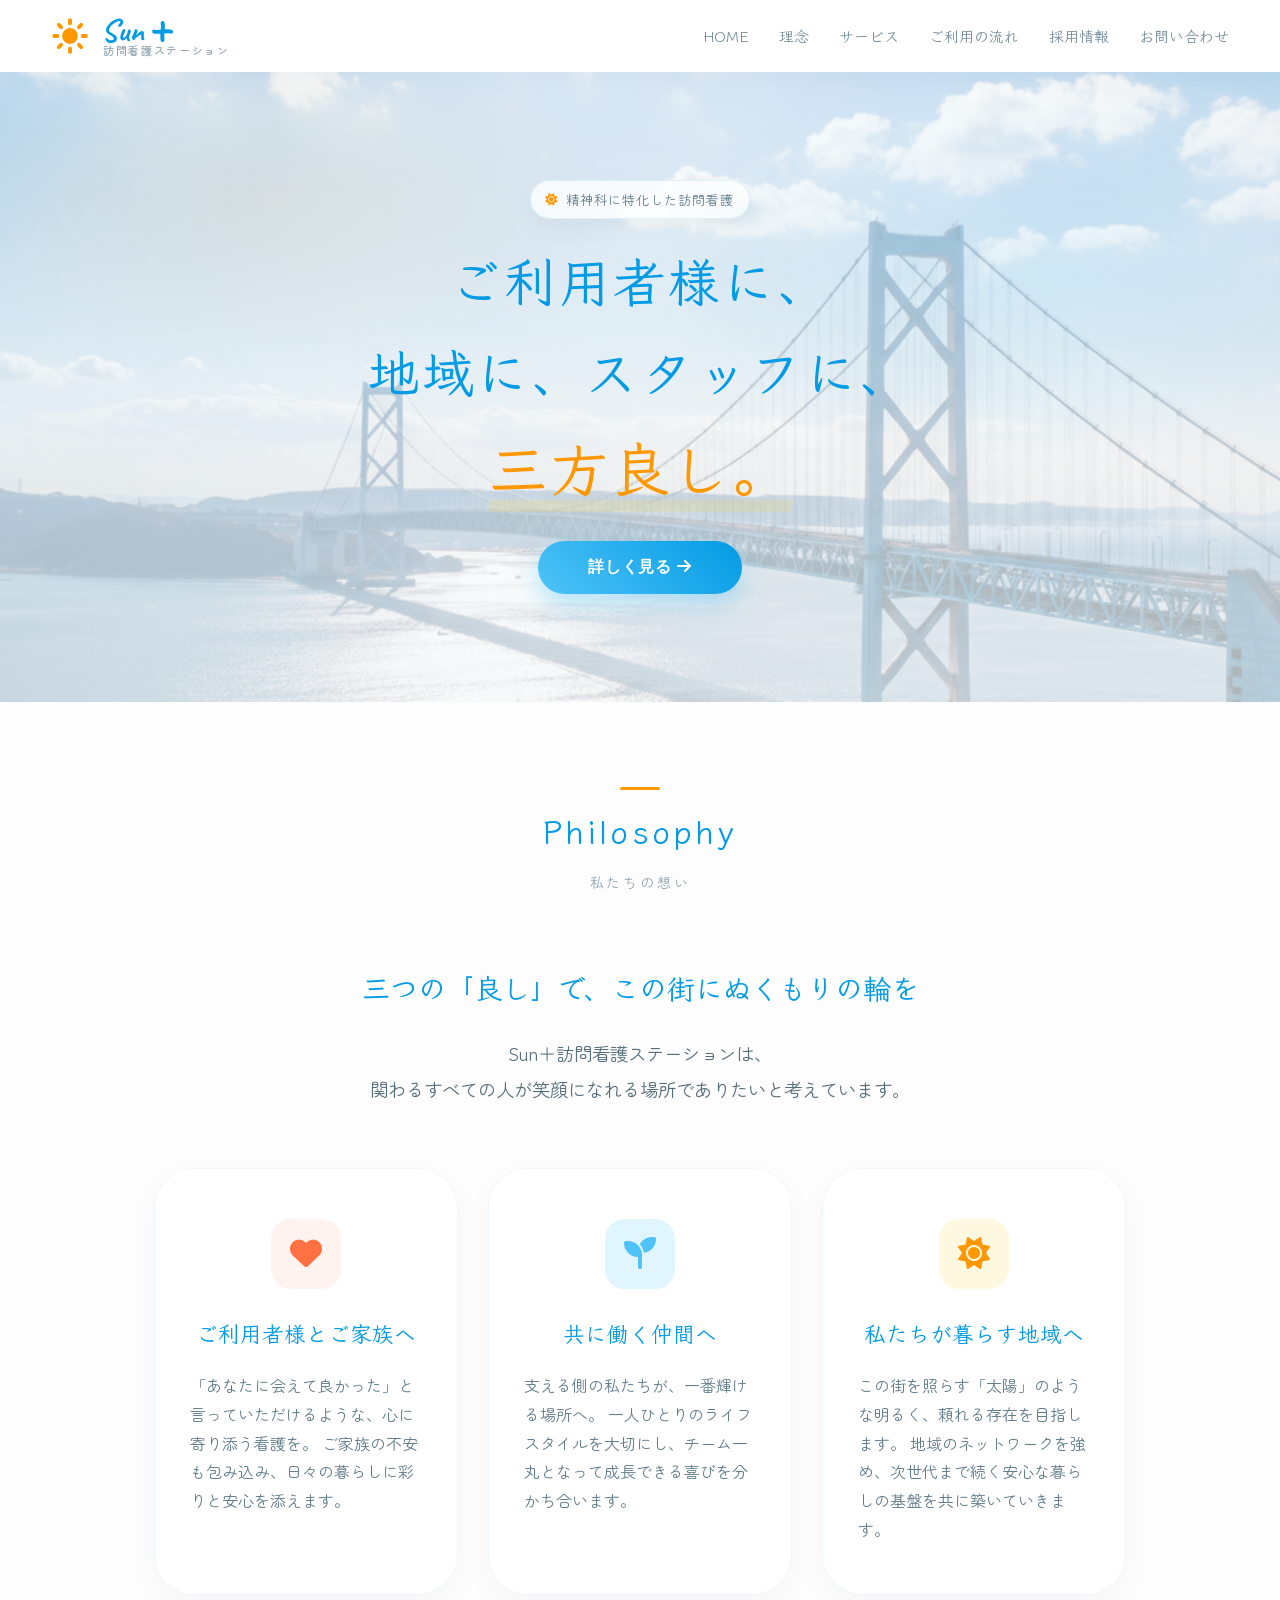
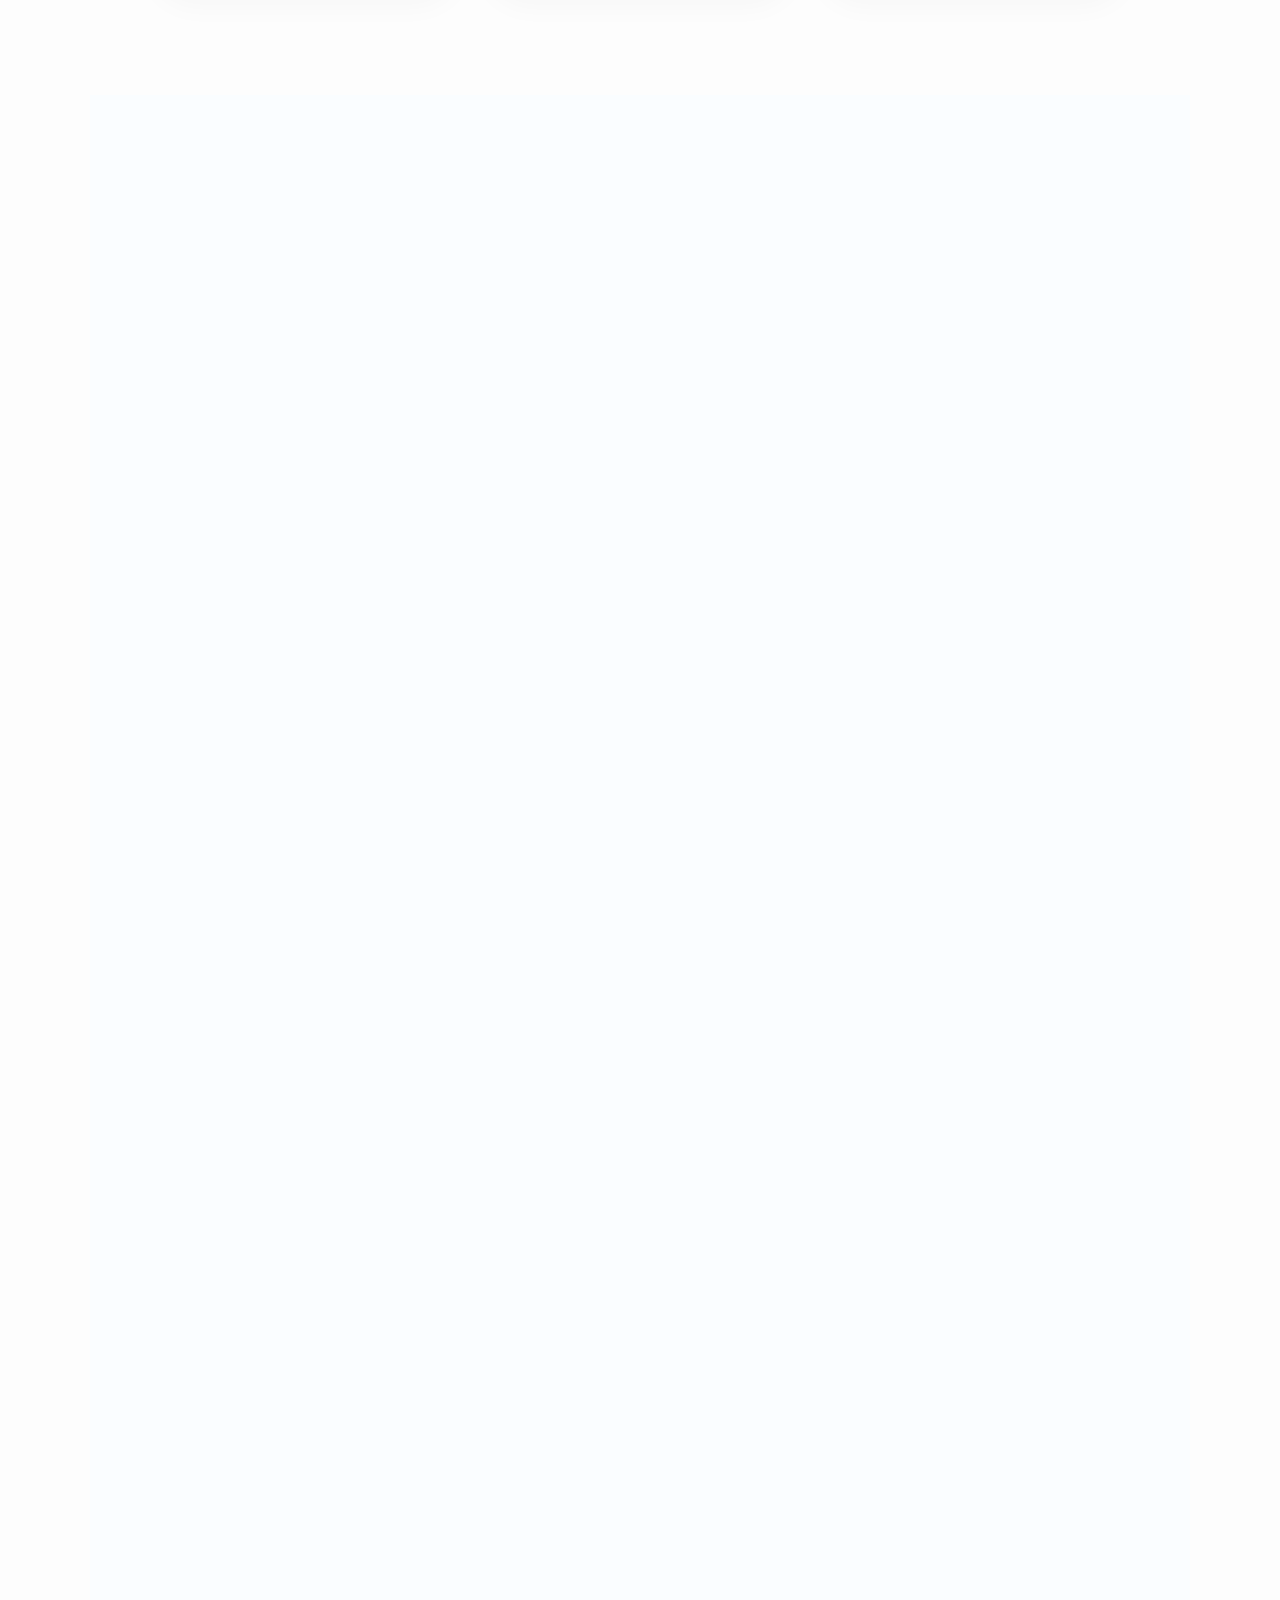
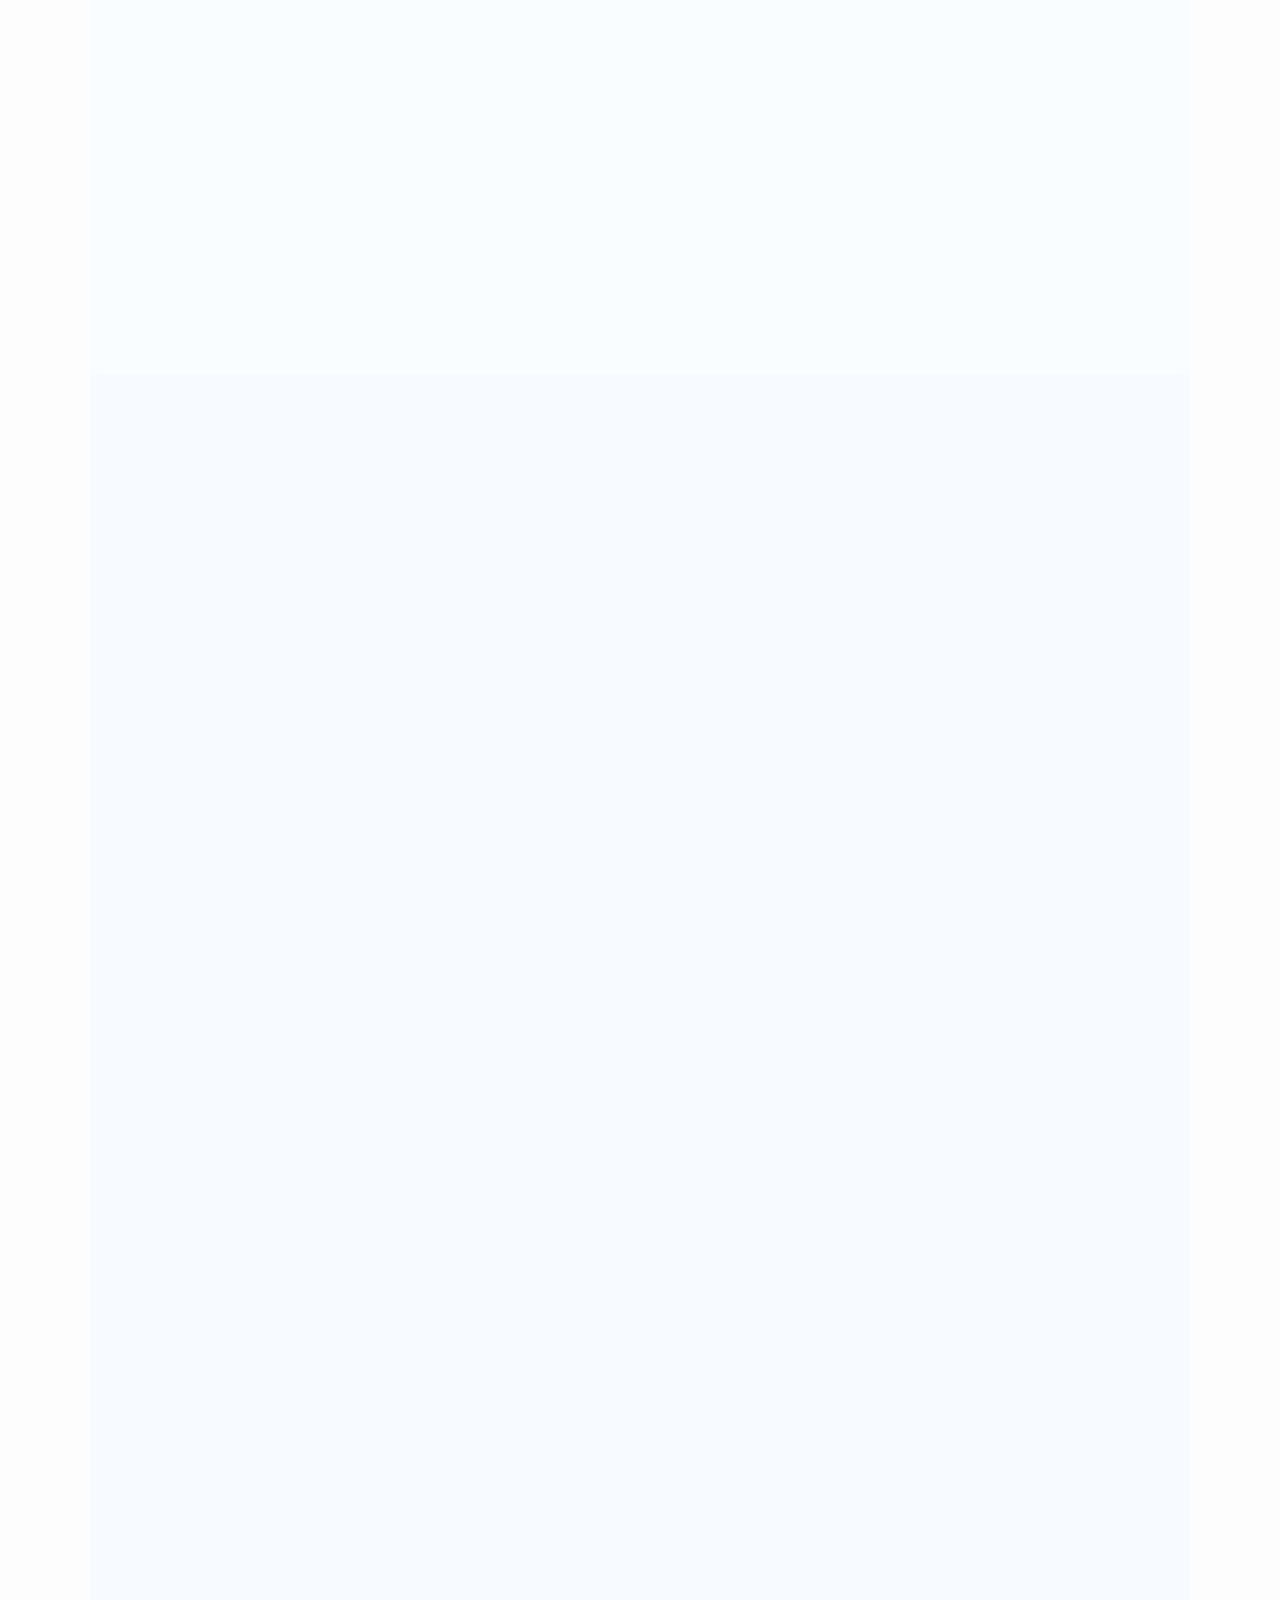
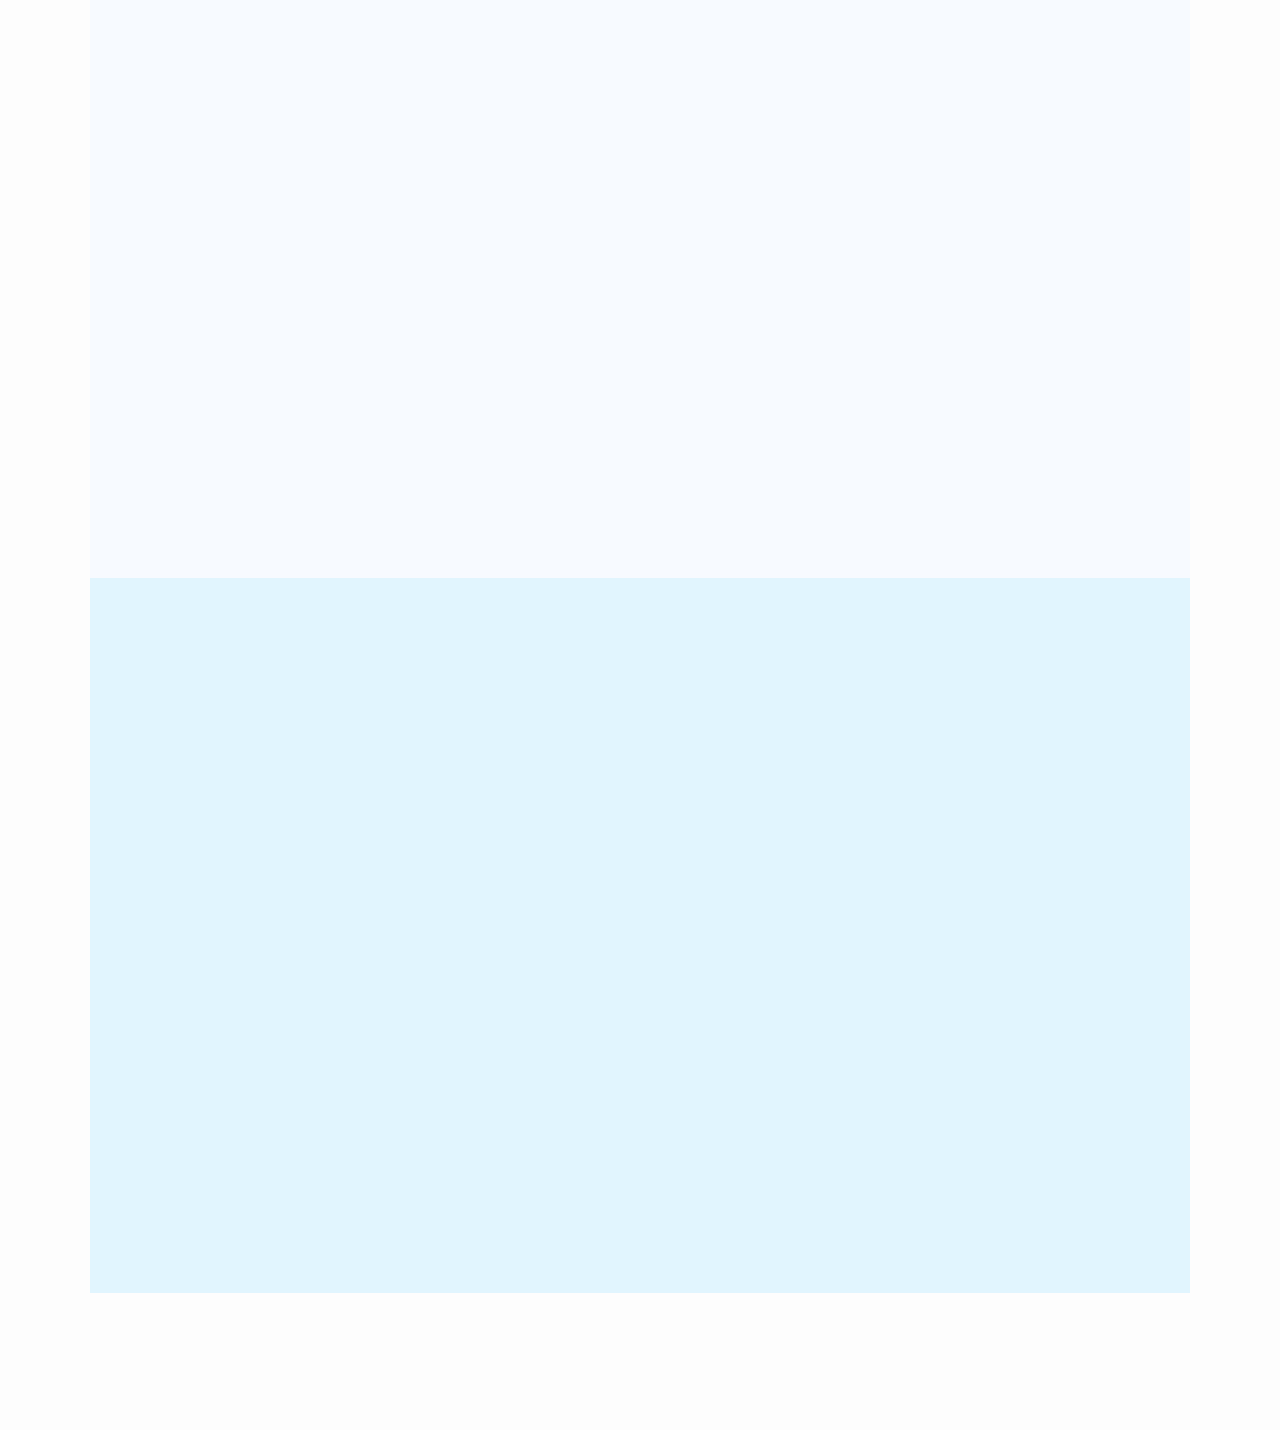
==== index.html @ c25ba592 "Update index.html" ====
<!DOCTYPE html>
<html lang="ja">
<head>
  <meta charset="UTF-8" />
  <meta name="google-site-verification" content="f2ndtCxcfdxLFwiQim5RIdiWnXa7Ow9Sj_DuHKhKxXM" />
  <meta name="viewport" content="width=device-width, initial-scale=1.0" />

  <title>精神科特化 Sun＋訪問看護ステーション｜神戸市・明石市</title>
  <meta name="description" content="Sun＋（サンプラス）訪問看護ステーションは、神戸市・明石市を中心に精神科に特化した訪問看護を提供しています。こころの不安に寄り添い、ご自宅での暮らしをそっと支えます。" />

  <!-- ✅ Hero画像を最優先で先読み（スマホで表示されやすく） -->
  <link rel="preload" as="image" href="./hero-visit.jpg" fetchpriority="high">

  <!-- アイコン -->
  <link href="https://cdnjs.cloudflare.com/ajax/libs/font-awesome/6.4.0/css/all.min.css" rel="stylesheet" />

  <!-- Google Fonts -->
  <link rel="preconnect" href="https://fonts.googleapis.com" />
  <link rel="preconnect" href="https://fonts.gstatic.com" crossorigin />
  <link href="https://fonts.googleapis.com/css2?family=Caveat:wght@400..700&family=Klee+One:wght@400;600&family=Zen+Maru+Gothic:wght@400;500;700&display=swap" rel="stylesheet" />

  <style>
  /* --- 基本設定 --- */
  * { box-sizing: border-box; margin: 0; padding: 0; }
  html { scroll-behavior: smooth; }

  body {
    font-family: "Zen Maru Gothic", "Hiragino Maru Gothic ProN", Meiryo, sans-serif;
    color: #444;
    line-height: 1.8;
    background-color: #fdfdfd;
    -webkit-font-smoothing: antialiased;
    overflow-x: hidden;
    position: relative;
    min-height: 100vh;
    display: flex;
    flex-direction: column;
  }

  a { text-decoration: none; color: inherit; transition: 0.3s; }
  ul { list-style: none; }

  /* --- カラーパレット --- */
  :root {
    --primary-color: #4FC3F7;
    --primary-dark: #039BE5;
    --accent-color: #FF9800;
    --bg-soft: #E1F5FE;
    --text-color: #546E7A;
    --step-bg: #F7FAFF;
    --footer-bg: #0D47A1;
    --footer-text: #E3F2FD;
    --footer-link: #90CAF9;

    --shadow-soft: 0 12px 30px rgba(0,0,0,0.06);
    --shadow-mid: 0 18px 45px rgba(3,155,229,0.12);
  }

  /* --- アニメーション --- */
  .fade-in-up {
    opacity: 0;
    transform: translateY(30px);
    transition: opacity 0.8s ease-out, transform 0.8s ease-out;
    will-change: opacity, transform;
  }
  .fade-in-up.visible { opacity: 1; transform: translateY(0); }
  .delay-1 { transition-delay: 0.1s; }
  .delay-2 { transition-delay: 0.2s; }
  .delay-3 { transition-delay: 0.3s; }
  .delay-4 { transition-delay: 0.4s; }

  @keyframes spin-slow {
    from { transform: rotate(0deg); }
    to { transform: rotate(360deg); }
  }

  /* ✅ 省電力/低スペ配慮 */
  @media (prefers-reduced-motion: reduce) {
    html { scroll-behavior: auto; }
    .fade-in-up { transition: none; transform: none; opacity: 1; }
    .sun-icon { animation: none !important; }
    .card, .btn, .philosophy-item { transition: none !important; }
  }

  /* ✅ 体感速度UP（CSSだけでできる範囲） */
  .section {
    content-visibility: auto;
    contain-intrinsic-size: 900px;
  }

  /* --- ヘッダー --- */
  header {
    display: flex;
    justify-content: space-between;
    align-items: center;
    padding: 15px 4%;
    background-color: rgba(255, 255, 255, 0.85);
    position: sticky;
    top: 0;
    z-index: 1000;
    box-shadow: 0 4px 30px rgba(0, 0, 0, 0.03);
    backdrop-filter: blur(10px);
    -webkit-backdrop-filter: blur(10px);
    border-bottom: 1px solid rgba(255, 255, 255, 0.3);
  }

  .logo {
    display: flex;
    align-items: center;
    gap: 12px;
    z-index: 1001;
    cursor: pointer;
    user-select: none;
  }

  .sun-icon {
    width: 38px;
    height: 38px;
    color: var(--accent-color);
    flex-shrink: 0;
    animation: spin-slow 20s linear infinite;
  }

  .logo-text-group {
    display: flex;
    flex-direction: column;
    justify-content: center;
    line-height: 1;
  }

  .brand-name {
    font-family: 'Caveat', cursive;
    font-size: 32px;
    font-weight: 700;
    color: var(--primary-dark);
    letter-spacing: 0.02em;
  }

  .brand-sub {
    font-family: "Zen Maru Gothic", sans-serif;
    font-size: 11px;
    color: #90A4AE;
    font-weight: 500;
    letter-spacing: 0.15em;
    margin-top: -2px;
    margin-left: 2px;
  }

  /* PCナビ */
  nav.desktop-nav ul { display: flex; gap: 30px; }
  nav.desktop-nav a {
    font-size: 15px;
    font-weight: bold;
    color: #78909C;
    position: relative;
    font-family: 'Klee One', sans-serif;
    cursor: pointer;
  }
  nav.desktop-nav a::after {
    content: '';
    position: absolute;
    bottom: -5px;
    left: 0;
    width: 0%;
    height: 2px;
    background-color: var(--primary-color);
    transition: width 0.3s ease;
    border-radius: 2px;
  }
  nav.desktop-nav a:hover { color: var(--primary-dark); }
  nav.desktop-nav a:hover::after { width: 100%; }

  /* ハンバーガー */
  .hamburger {
    display: none;
    cursor: pointer;
    z-index: 2000;
    width: 44px;
    height: 44px;
    position: relative;
    background: rgba(255, 255, 255, 0.5);
    border-radius: 50%;
    backdrop-filter: blur(4px);
    transition: 0.3s;
  }
  .hamburger span {
    display: block;
    width: 22px;
    height: 2px;
    background-color: var(--primary-dark);
    position: absolute;
    left: 50%;
    transform: translateX(-50%);
    transition: all 0.4s cubic-bezier(0.68, -0.55, 0.265, 1.55);
    border-radius: 2px;
  }
  .hamburger span:nth-child(1) { top: 16px; }
  .hamburger span:nth-child(2) { top: 22px; }
  .hamburger span:nth-child(3) { top: 28px; }

  .hamburger.active span:nth-child(1) { top: 22px; transform: translateX(-50%) rotate(45deg); }
  .hamburger.active span:nth-child(2) { opacity: 0; transform: translateX(20px); }
  .hamburger.active span:nth-child(3) { top: 22px; transform: translateX(-50%) rotate(-45deg); }

  /* モバイルナビ */
  .mobile-nav-overlay {
    position: fixed;
    top: 0; left: 0; width: 100%; height: 100vh;
    background-color: rgba(255, 255, 255, 0.8);
    backdrop-filter: blur(20px);
    -webkit-backdrop-filter: blur(20px);
    z-index: 1500;
    display: flex;
    justify-content: center;
    align-items: center;
    opacity: 0; visibility: hidden;
    transition: all 0.5s ease;
    clip-path: circle(0% at 90% 5%);
  }
  .mobile-nav-overlay.active { opacity: 1; visibility: visible; clip-path: circle(150% at 90% 5%); }
  .mobile-nav-content ul { text-align: center; display: flex; flex-direction: column; gap: 30px; }
  .mobile-nav-content a {
    font-size: 20px; font-weight: 600; color: var(--text-color);
    font-family: 'Klee One', sans-serif; display: block;
    transform: translateY(20px); opacity: 0; transition: 0.4s ease;
  }
  .mobile-nav-overlay.active .mobile-nav-content a { transform: translateY(0); opacity: 1; }
  .mobile-nav-overlay.active li:nth-child(1) a { transition-delay: 0.1s; }
  .mobile-nav-overlay.active li:nth-child(2) a { transition-delay: 0.15s; }
  .mobile-nav-overlay.active li:nth-child(3) a { transition-delay: 0.2s; }
  .mobile-nav-overlay.active li:nth-child(4) a { transition-delay: 0.25s; }
  .mobile-nav-overlay.active li:nth-child(5) a { transition-delay: 0.3s; }
  .mobile-nav-overlay.active li:nth-child(6) a { transition-delay: 0.35s; }

  /* --- 共通コンポーネント --- */
  .section { padding: 100px 5%; max-width: 1100px; margin: 0 auto; }

  .section-title {
    text-align: center;
    font-size: 32px;
    color: var(--primary-dark);
    margin-bottom: 70px;
    font-weight: bold;
    letter-spacing: 0.1em;
    font-family: 'Klee One', cursive;
    position: relative;
    display: block;
  }
  .section-title::before {
    content: '';
    position: absolute;
    top: -15px;
    left: 50%;
    transform: translateX(-50%);
    width: 40px;
    height: 3px;
    background-color: var(--accent-color);
    border-radius: 3px;
  }
  .section-title span {
    display: block;
    font-size: 14px;
    color: #90A4AE;
    margin-top: 10px;
    font-weight: normal;
    letter-spacing: 0.2em;
    font-family: "Zen Maru Gothic", sans-serif;
  }

  .btn {
    display: inline-block;
    background: linear-gradient(45deg, var(--primary-color), var(--primary-dark));
    color: white;
    padding: 16px 50px;
    border-radius: 50px;
    font-weight: bold;
    box-shadow: 0 10px 25px rgba(79, 195, 247, 0.4);
    font-size: 16px;
    border: none;
    cursor: pointer;
    letter-spacing: 0.05em;
    position: relative;
    z-index: 10;
    transition: all 0.3s ease;
    white-space: nowrap;
    text-align: center;
  }
  .btn:hover { transform: translateY(-3px); box-shadow: 0 15px 35px rgba(3, 155, 229, 0.4); }

  /* --- HERO --- */
  .hero {
    background: linear-gradient(120deg, #E1F5FE 0%, #fff 100%);
    height: 70vh;
    min-height: 500px;
    display: flex;
    flex-direction: column;
    justify-content: center;
    align-items: center;
    text-align: center;
    padding: 20px;
    position: relative;
    overflow: hidden;
    isolation: isolate;
  }

  .hero-inner{
  position: relative;
  z-index: 10;
  text-align: center;
  transform: none;
  max-width: 980px;
  margin: 0 auto;
  }

  .hero-badge{
    display: inline-flex;
    align-items: center;
    justify-content: center;
    gap: 8px;
    padding: 7px 14px;
    border-radius: 999px;
    background: rgba(255,255,255,0.78);
    border: 1px solid rgba(3,155,229,0.12);
    color: #607D8B;
    font-size: 13px;
    letter-spacing: 0.08em;
    margin-bottom: 14px;
    box-shadow: 0 10px 25px rgba(0,0,0,0.04);
    backdrop-filter: blur(8px);
    -webkit-backdrop-filter: blur(8px);
  }
  .hero-badge i{ color: var(--accent-color); font-size: 0.95em; }

  /* ✅ PCも改行（スマホだけ改行制御する br） */
  .sp-br{ display: inline; }

  .hero-bg {
    position: absolute;
    inset: 0;
    width: 100%;
    height: 100%;
    object-fit: cover;
    object-position: center;
    opacity: 0.55;
    z-index: 0;
    transform: translateZ(0);
    backface-visibility: hidden;
  }

  .hero::after{
    content:'';
    position:absolute;
    inset:0;
    background:
      radial-gradient(600px 280px at 20% 20%, rgba(255,152,0,0.08), transparent 60%),
      radial-gradient(640px 320px at 80% 30%, rgba(79,195,247,0.10), transparent 60%),
      linear-gradient(to bottom, rgba(255,255,255,0.28), rgba(255,255,255,0.42));
    z-index: 1;
    pointer-events:none;
  }

  .hero h1 {
    font-size: clamp(26px, 5.5vw, 52px);
    margin-bottom: 24px;
    color: var(--primary-dark);
    line-height: 1.75;
    letter-spacing: 0.05em;
    position: relative;
    z-index: 10;
    font-family: 'Klee One', cursive;
  }

  .hero h1 .highlight {
    color: var(--accent-color);
    font-weight: 700;
    position: relative;
    display: inline-block;
    font-size: 1.12em;
  }

  .hero h1 .highlight::after {
    content: '';
    position: absolute;
    bottom: 5px;
    left: 0;
    width: 100%;
    height: 12px;
    background-color: rgba(255, 213, 79, 0.18);
    z-index: -1;
    transform: skewX(-15deg);
  }

  .hero p {
    font-size: clamp(14px, 3.5vw, 18px);
    color: var(--text-color);
    margin-bottom: 40px;
    font-weight: 500;
    position: relative;
    z-index: 10;
  }

  /* --- Service --- */
  .services { background-color: #FAFDFF; }

  .service-grid{
    display: grid;
    grid-template-columns: repeat(auto-fit, minmax(280px, 1fr));
    gap: 30px;
    align-items: stretch;
  }
  .card{
    background: #fff;
    border-radius: 22px;
    overflow: hidden;
    border: 1px solid rgba(0,0,0,0.06);
    box-shadow: var(--shadow-soft);
    transition: 0.4s;
    display: flex;
    flex-direction: column;
    height: 100%;
  }
  .card:hover{
    transform: translateY(-8px);
    box-shadow: 0 20px 45px rgba(79, 195, 247, 0.18);
  }
  .card-img{
    aspect-ratio: 4 / 3;
    height: auto;
    overflow: hidden;
    position: relative;
    background: var(--bg-soft);
  }
  .card-img::after{
    content:'';
    position:absolute;
    inset:0;
    background: linear-gradient(to bottom, rgba(255,255,255,0.05), rgba(0,0,0,0.12));
    pointer-events:none;
  }
  .card-img img{
    width:100%;
    height:100%;
    object-fit: cover;
    display:block;
    transform: scale(1.02);
    transition: transform 0.4s ease;
    backface-visibility: hidden;
  }
  .card:hover .card-img img{ transform: scale(1.06); }

  .card-body{
    padding: 18px 20px 22px;
    flex: 1;
    display: flex;
    flex-direction: column;
    gap: 10px;
  }
  .card-title{
    margin: 0;
    font-size: 18px;
    line-height: 1.35;
    letter-spacing: 0.02em;
  }
  .card-text{
    margin: 0;
    font-size: 14px;
    line-height: 1.9;
    color: #607D8B;
    display: -webkit-box;
    -webkit-box-orient: vertical;
    -webkit-line-clamp: 3;
    overflow: hidden;
  }
  .card:nth-child(1) .card-img{ background:#F1F8E9; }
  .card:nth-child(2) .card-img{ background:#FBE9E7; }
  .card:nth-child(3) .card-img{ background:#E3F2FD; }

    /* ✅ はじめての方へ（安心材料ブロック） */
.first-time-box{
  margin-top: 34px;
  background: linear-gradient(135deg, rgba(225,245,254,0.75), rgba(255,255,255,0.95));
  border: 1px solid rgba(79,195,247,0.25);
  border-radius: 22px;
  padding: 28px 26px;
  box-shadow: 0 14px 34px rgba(3,155,229,0.08);
}

.first-time-title{
  margin: 0 0 10px;
  font-size: 20px;
  color: var(--primary-dark);
  font-family: 'Klee One', cursive;
  letter-spacing: 0.04em;
}

.first-time-lead{
  margin: 0 0 14px;
  color: #607D8B;
  font-size: 14px;
  line-height: 2;
}

.first-time-list{
  margin: 0;
  padding-left: 18px;
  color: #455A64;
  line-height: 2;
}

.first-time-list li{
  margin: 6px 0;
}

.first-time-cta{
  margin: 14px 0 16px;
  color: #546E7A;
  line-height: 2;
}

.first-time-actions{
  display: flex;
  align-items: center;
  gap: 14px;
  flex-wrap: wrap;
}

.first-time-tel{
  display: inline-flex;
  align-items: center;
  gap: 8px;
  font-weight: 900;
  color: #1B5E20;
  background: rgba(255,255,255,0.85);
  border: 1px solid rgba(27,94,32,0.18);
  padding: 10px 14px;
  border-radius: 999px;
}

.first-time-hours{
  font-size: 12px;
  color: #607D8B;
}

/* スマホ調整 */
@media (max-width: 768px){
  .first-time-box{ padding: 22px 18px; }
  .first-time-actions .btn{ width: 100%; max-width: 520px; }
  .first-time-tel{ width: 100%; justify-content: center; }
}

  /* --- Philosophy --- */
  .philosophy-box {
    text-align: center;
    max-width: 1100px;
    margin: 0 auto;
    padding: 0;
    background: none;
    border: none;
    box-shadow: none;
  }
  .philosophy-content h3 {
    font-size: clamp(22px, 3vw, 28px);
    color: var(--primary-dark);
    margin-bottom: 25px;
    font-family: 'Klee One', cursive;
    line-height: 1.6;
  }
  .philosophy-lead {
    font-size: 1.15rem;
    color: var(--text-color);
    margin-bottom: 60px;
    line-height: 2;
  }
  .philosophy-grid {
    display: grid;
    grid-template-columns: repeat(auto-fit, minmax(280px, 1fr));
    gap: 30px;
    margin-top: 40px;
  }
  .philosophy-item {
    background: #ffffff;
    border-radius: 40px;
    padding: 50px 35px;
    text-align: center;
    border: 1px solid #f0f7fb;
    transition: all 0.4s ease;
    position: relative;
    box-shadow: 0 10px 30px rgba(0,0,0,0.03);
  }
  .philosophy-item:hover {
    transform: translateY(-12px);
    border-color: var(--primary-color);
    background: linear-gradient(to bottom, #fff, #f5fcff);
  }
  .philosophy-item::before {
    font-family: "Font Awesome 6 Free";
    font-weight: 900;
    display: inline-flex;
    align-items: center;
    justify-content: center;
    margin-bottom: 25px;
    font-size: 32px;
    width: 70px;
    height: 70px;
    border-radius: 20px;
  }
  .philosophy-item:nth-child(1)::before { content: "\f004"; color: #FF7043; background: #FFF3F0; }
  .philosophy-item:nth-child(2)::before { content: "\f4d8"; color: var(--primary-color); background: #E1F5FE; }
  .philosophy-item:nth-child(3)::before { content: "\f185"; color: var(--accent-color); background: #FFF8E1; }
  .philosophy-item h4 {
    font-size: 1.35rem;
    color: var(--primary-dark);
    margin-bottom: 18px;
    font-family: 'Klee One', cursive;
  }
  .philosophy-item p {
    font-size: 1rem;
    color: #607D8B;
    text-align: left;
    line-height: 1.8;
  }

  /* --- Flow --- */
  .steps { background-color: var(--step-bg); }

  .step-container {
    position: relative;
    padding-left: 0;
    max-width: 800px;
    margin: 0 auto;
  }
  .step-container::before {
    content: '';
    position: absolute;
    left: 50%;
    transform: translateX(-50%);
    top: 20px;
    width: 4px;
    background-color: #E1F5FE;
    z-index: 0;
    border-radius: 4px;
    height: calc(100% - 40px);
  }
  .step-item {
    display: flex;
    align-items: center;
    margin-bottom: 70px;
    position: relative;
    z-index: 1;
  }
  .step-item:last-child { margin-bottom: 0; }

  .step-icon-container {
    width: 50px;
    height: 50px;
    flex-shrink: 0;
    margin: 0;
    position: absolute;
    left: 50%;
    transform: translateX(-50%);
    z-index: 2;
  }
  .step-number {
    width: 50px;
    height: 50px;
    background-color: var(--step-bg);
    color: var(--primary-dark);
    border-radius: 50%;
    display: flex;
    align-items: center;
    justify-content: center;
    font-weight: bold;
    font-size: 20px;
    font-family: 'Klee One', sans-serif;
    box-shadow: 5px 5px 10px rgba(163, 177, 198, 0.3), -5px -5px 10px #FFFFFF;
    border: 2px solid #fff;
    transition: 0.3s;
  }
  .step-item:hover .step-number { transform: scale(1.15); color: var(--accent-color); }

  .step-icon { display: none; }

  .step-content {
    text-align: left;
    background-color: #fff;
    padding: 25px 30px;
    border-radius: 16px;
    box-shadow: 0 10px 30px rgba(0,0,0,0.05);
    border-left: 5px solid var(--accent-color);
    width: calc(50% - 40px);
    position: relative;
    margin-left: calc(50% + 40px);
    transition: 0.3s;
  }
  .step-item:nth-child(even) .step-content {
    margin-left: 0;
    margin-right: calc(50% + 40px);
    border-left: none;
    border-right: 5px solid var(--accent-color);
  }
  .step-content::before {
    content: '';
    position: absolute;
    top: 15px;
    width: 0;
    height: 0;
    border-style: solid;
  }
  .step-item:nth-child(odd) .step-content::before {
    left: -10px;
    border-width: 10px 10px 10px 0;
    border-color: transparent #fff transparent transparent;
  }
  .step-item:nth-child(even) .step-content::before {
    right: -10px;
    border-width: 10px 0 10px 10px;
    border-color: transparent transparent transparent #fff;
  }
  .step-content h3 {
    font-size: 19px;
    color: var(--primary-dark);
    margin-bottom: 10px;
    font-weight: bold;
    display: flex;
    align-items: center;
    gap: 10px;
    font-family: 'Klee One', cursive;
  }

  /* --- Recruit --- */
  .recruit-section { background-color: var(--bg-soft); text-align: center; }
  .recruit-simple-box {
    background-color: #fff;
    padding: 50px 30px;
    border-radius: 20px;
    box-shadow: 0 10px 30px rgba(3, 155, 229, 0.05);
    border: 1px solid #E1F5FE;
  }
  .recruit-simple-box h3 {
    font-size: 24px;
    color: var(--primary-dark);
    margin-bottom: 20px;
    font-family: 'Klee One', cursive;
  }
  .recruit-simple-box p {
    font-size: 16px;
    color: #555;
    margin-bottom: 30px;
    line-height: 2;
  }

  /* --- Contact / Access --- */
  .access-section {
    display: grid;
    grid-template-columns: 1fr 1fr;
    gap: 50px;
    align-items: start;
  }
    .info-item{
  background: rgba(255,255,255,0.92);
  padding: 38px;
  border-radius: 26px;
  box-shadow: 0 12px 32px rgba(3,155,229,0.08);
  border: 1px solid rgba(79,195,247,0.18);
  backdrop-filter: blur(6px);
}
  .info-item h3{
    color: var(--primary-dark);
    margin-bottom: 14px;
    font-family: 'Klee One', cursive;
    display: flex;
    align-items: center;
    gap: 10px;
  }
  .access-note{
    margin-top: 14px;
    font-size: 13px;
    color: #607D8B;
    line-height: 1.9;
    background: #F7FAFF;
    border: 1px solid rgba(79,195,247,0.2);
    padding: 12px 14px;
    border-radius: 14px;
  }
    /* ===============================
   Informationカード整形
=============================== */

.info-block{
  margin-bottom: 26px;
}

.info-label{
  font-size: 13px;
  font-weight: 600;
  color: #78909C;
  letter-spacing: 0.08em;
  margin-bottom: 6px;
}

.info-main{
  font-size: 17px;
  font-weight: 700;
  color: var(--primary-dark);
  margin-bottom: 6px;
  line-height: 1.7;
}

.info-sub{
  font-size: 13px;
  color: #607D8B;
  line-height: 1.8;
}

.area-main{
  font-size: 18px;
  font-weight: 700;
  color: var(--primary-dark);
  margin-bottom: 6px;
  letter-spacing: 0.05em;
}

.area-note{
  font-size: 13px;
  color: #607D8B;
  line-height: 1.8;
}

  /* ✅ Contactカード（水色） */
  .contact-area{
    position: relative;
    border-radius: 26px;
    padding: 34px;
    background: linear-gradient(135deg, rgba(225,245,254,0.86), rgba(255,255,255,0.92));
    border: 1px solid rgba(79,195,247,0.28);
    box-shadow: var(--shadow-mid);
    backdrop-filter: blur(12px);
    -webkit-backdrop-filter: blur(12px);
    overflow: hidden;
    isolation: isolate;
    align-self: start;
    text-align: center;
  }
  .contact-area::after{
    content:'';
    position:absolute;
    inset:0;
    background:
      radial-gradient(520px 240px at 15% 20%, rgba(79,195,247,0.18), transparent 60%),
      radial-gradient(520px 240px at 85% 25%, rgba(3,155,229,0.10), transparent 60%),
      linear-gradient(to bottom, rgba(255,255,255,0.55), rgba(255,255,255,0.78));
    z-index:-1;
    pointer-events:none;
  }

  .contact-area h3{
    font-family: inherit;
    color: var(--primary-dark);
    font-size: 22px;
    margin-bottom: 6px;
    letter-spacing: 0.03em;
    font-weight: 800;
  }
  .contact-area > p{
    color: #607D8B;
    font-weight: 600;
    margin-bottom: 18px;
  }

  .tel-box{
    display:flex;
    flex-direction: column;
    gap: 10px;
    align-items: center;
    padding: 18px 14px;
    border-radius: 18px;
    border: 1px solid rgba(3,155,229,0.14);
    background: rgba(255,255,255,0.78);
    box-shadow: 0 10px 28px rgba(0,0,0,0.06);
    margin: 16px auto 14px;
    max-width: 520px;
    width: 100%;
  }
  .tel-number{
    font-size: 22px;
    font-weight: 900;
    letter-spacing: 0.03em;
    color: #1B5E20;
    display: inline-flex;
    align-items: center;
    gap: 10px;
  }
  .tel-number i{ color: #2E7D32; }
  .tel-sub{
    font-size: 12px;
    color: #607D8B;
    line-height: 1.6;
  }

  .contact-cta-row{
    width: 100%;
    display:flex;
    flex-direction: column;
    align-items: center;
    justify-content: center;
    gap: 12px;
    margin-top: 18px;
  }

  .contact-area button.btn{
    -webkit-appearance: none;
    appearance: none;
  }

  .contact-area .btn{
    display:block;
    width: 100%;
    max-width: 520px;
    margin: 0 auto;
  }

  .contact-form-wrapper{
    display: none;
    margin-top: 20px;
    animation: fadeInContact 0.35s ease forwards;
    text-align: left;
    width: 100%;
  }
  @keyframes fadeInContact {
    from { opacity: 0; transform: translateY(14px); }
    to   { opacity: 1; transform: translateY(0); }
  }
  .contact-form{
    margin: 8px auto 0;
    padding: 18px;
    border-radius: 18px;
    background: rgba(255,255,255,0.82);
    border: 1px solid rgba(3,155,229,0.14);
    box-shadow: 0 10px 24px rgba(0,0,0,0.06);
    max-width: 520px;
    width: 100%;
  }
  .contact-form input,
  .contact-form textarea {
    width: 100%;
    padding: 14px 16px;
    margin-bottom: 14px;
    border-radius: 12px;
    border: 1px solid rgba(0,0,0,0.18);
    background: #fff;
    font-family: inherit;
    font-size: 14px;
    outline: none;
  }
  .contact-form input:focus,
  .contact-form textarea:focus {
    border-color: rgba(3,155,229,0.7);
    box-shadow: 0 0 0 4px rgba(79,195,247,0.18);
  }
  .contact-form textarea { resize: vertical; }
  .form-note {
    font-size: 12px;
    color: #666;
    margin-top: 10px;
    text-align: center;
  }

  /* --- SUB PAGE --- */
  .sub-page-header {
    background: linear-gradient(120deg, var(--bg-soft) 0%, #fff 100%);
    padding: 80px 5% 60px;
    text-align: center;
  }
  .sub-page-header h2 {
    font-family: 'Klee One', cursive;
    font-size: 36px;
    color: var(--primary-dark);
    margin-bottom: 20px;
  }
  .sub-page-content { padding: 60px 5%; max-width: 900px; margin: 0 auto; }

  .feature-box {
    background: #fff;
    border-radius: 20px;
    padding: 40px;
    margin-bottom: 40px;
    box-shadow: 0 5px 25px rgba(0,0,0,0.05);
    border: 1px solid #f0f0f0;
  }
  .feature-title {
    font-size: 22px;
    color: var(--primary-dark);
    border-bottom: 2px solid var(--accent-color);
    padding-bottom: 10px;
    margin-bottom: 20px;
    font-weight: bold;
    font-family: 'Klee One', cursive;
  }

  .qa-item { margin-bottom: 25px; border-bottom: 1px solid #eee; padding-bottom: 25px; }
  .qa-q { font-weight: bold; color: var(--primary-dark); margin-bottom: 10px; display: flex; align-items: center; }
  .qa-q::before { content: 'Q.'; font-size: 20px; color: var(--accent-color); margin-right: 10px; font-family: 'Caveat'; }
  .qa-a { padding-left: 30px; font-size: 15px; color: #666; }

  /* ポリシー */
  .policy-content h3 {
    font-size: 18px;
    margin: 30px 0 15px;
    color: #333;
    border-left: 4px solid var(--primary-color);
    padding-left: 10px;
  }
  .policy-content p { margin-bottom: 15px; font-size: 14px; line-height: 1.8; color: #555; }

  

  /* =========================================
     ✅ モバイル最終調整
     ========================================= */
  @media (max-width: 768px) {
    header { padding: 12px 5%; }
    .brand-name { font-size: 28px; }
    .brand-sub { font-size: 10px; }
    .sun-icon { width: 32px; height: 32px; }
    nav.desktop-nav { display: none; }
    .hamburger { display: block; }

    .hero { height: auto; padding: 120px 20px 60px; min-height: 520px; }
    .section { padding: 60px 5%; }

    .hero-inner{ transform: none; }

    /* ✅スマホだけ改行ON */
    .sp-br{ display: block; }

    .hero h1{
      font-size: clamp(22px, 6vw, 32px);
      line-height: 1.75;
    }

    .recruit-simple-box .btn{
      padding: 14px 34px;
      font-size: 15px;
    }


    /* Flow モバイル */
    .step-container { padding-left: 0; max-width: 100%; }
    .step-container::before { left: 20px; top: 0; height: calc(100% - 40px); transform: none; width: 4px; }
    .step-item { flex-direction: row; margin-bottom: 40px; align-items: flex-start; }

    .step-icon-container {
      display: flex; position: relative; left: auto; top: auto; transform: none;
      width: 40px; height: 40px; margin-right: 15px;
      flex-shrink: 0;
    }
    .step-number { width: 40px; height: 40px; font-size: 16px; background: #fff; border: 2px solid var(--primary-color); z-index: 2; }

    .step-content {
      flex: 1;
      min-width: 0;
      width: auto;
      margin: 0 !important;
      border: none;
      padding: 20px;
      margin-top: -5px;
    }
    .step-content::before {
      left: -10px !important; top: 15px;
      border-width: 10px 10px 10px 0 !important;
      border-color: transparent #fff transparent transparent !important;
      right: auto !important;
    }
    .step-item:nth-child(even) .step-content { margin: 0 !important; border: none; }
    .step-content h3 { flex-direction: row; font-size: 18px; }
    .step-icon { display: inline-block; color: var(--accent-color); font-size: 20px; }

    .access-section { grid-template-columns: 1fr; }

    .contact-area{
      padding: 26px;
      backdrop-filter: none;
      -webkit-backdrop-filter: none;
    }
    .tel-box, .contact-area .btn, .contact-form{
      max-width: 100%;
    }
  }
    .pc-br{ display: inline; }
@media (max-width: 768px){
  .pc-br{ display: none; }
}
    /* ===============================
   Contactセクション整形（完成版）
=============================== */

.access-section{
  max-width: 1100px;
  margin: 0 auto;
  display: grid;
  grid-template-columns: 1fr 1fr;
  gap: 40px;
  align-items: stretch;
}

/* カード共通デザイン */
.info-item,
.contact-area{
  background: #ffffff;
  border-radius: 24px;
  padding: 40px;
  box-shadow: 0 10px 30px rgba(0,0,0,0.05);
  border: 1px solid rgba(79,195,247,0.15);
  display: flex;
  flex-direction: column;
  justify-content: space-between;
}

/* タイトル統一 */
.card-title{
  font-size: 22px;
  font-weight: 700;
  color: var(--primary-dark);
  margin-bottom: 30px;
  display: flex;
  align-items: center;
  gap: 10px;
  font-family: 'Klee One', cursive;
}

.card-title i{
  color: var(--accent-color);
}

/* スマホは縦並び */
@media (max-width: 768px){
  .access-section{
    grid-template-columns: 1fr;
    gap: 24px;
  }
}

    /* ✅ 左右カードの高さを無理に揃えない（Accessが縦長にならない） */
.access-section{
  align-items: start;  /* stretch → start */
}

/* ✅ Accessカードは中身の高さで止める */
.info-item{
  align-self: start;
  height: fit-content;
}
    /* ===============================
   Footer 情報整形
=============================== */

.footer-address{
  line-height: 1.8;
  margin-bottom: 12px;
}

.footer-area{
  margin-top: 10px;
  font-weight: 600;
}

.footer-note{
  font-size: 12px;
  opacity: 0.7;
  margin-bottom: 14px;
}

.footer-contact{
  margin-top: 12px;
  display: flex;
  flex-direction: column;
  gap: 4px;
}

.footer-fax{
  font-size: 13px;
  opacity: 0.85;
  margin: 0;
}

    /* ===============================
   Footer v2（横長・洗練・3カラム）
=============================== */

.site-footer{
  background-color: var(--footer-bg);
  color: var(--footer-text);
  margin-top: auto;
}

.footer-v2{
  padding: 56px 5% 34px;
  display: grid;
  grid-template-columns: 1.05fr 1.15fr 1fr; /* 左/中央/右の重さ調整 */
  gap: 44px;
  align-items: start;
}

/* 共通 */
.footer-v2 .footer-col{
  min-width: 0;
}

.footer-v2 .footer-logo{
  display:flex;
  align-items:center;
  gap: 10px;
  margin-bottom: 10px;
}

.footer-v2 .sun-icon{
  width: 36px;
  height: 36px;
  flex-shrink: 0;
  animation: none; /* フッターは落ち着かせる */
}

.footer-v2 .footer-brand-name{
  font-family: 'Caveat', cursive;
  font-size: 34px;
  font-weight: 700;
  letter-spacing: 0.02em;
  display: inline-flex;
  align-items: center;
  gap: 4px;
  color: var(--footer-text);
}

.footer-v2 .plus-hand{
  width: 0.85em;
  height: 0.85em;
  transform: translateY(1px);
}

.footer-v2 .footer-title{
  font-size: 13px;
  opacity: .88;
  letter-spacing: .08em;
  margin: 0 0 14px;
}

.footer-v2 .footer-contacts{
  display:flex;
  flex-direction: column;
  gap: 10px;
  margin-top: 6px;
}

.footer-v2 .tel-link{
  display: inline-flex;
  align-items: center;
  font-weight: 900;
  letter-spacing: .03em;
  color: #C8E6FF;
  text-decoration: none;
}

.footer-v2 .tel-link:hover{ color: #fff; }

.footer-v2 .footer-fax{
  font-size: 13px;
  opacity: .85;
}

/* 中央（住所・エリア） */
.footer-v2 .footer-address{
  font-size: 13px;
  opacity: .88;
  line-height: 1.9;
  margin: 0 0 14px;
}

.footer-v2 .footer-area{
  font-size: 13px;
  margin: 0 0 8px;
  opacity: .95;
}

.footer-v2 .footer-note{
  font-size: 12px;
  opacity: .78;
  line-height: 1.8;
  margin: 0;
}

/* 右（Menu/Info） */
.footer-v2 .footer-nav-grid{
  display: grid;
  grid-template-columns: 1fr 1fr;
  gap: 28px;
}

.footer-v2 .footer-links h4{
  font-size: 14px;
  color: var(--footer-link);
  font-weight: 800;
  letter-spacing: .08em;
  margin-bottom: 12px;
}

.footer-v2 .footer-links a{
  font-size: 13px;
  opacity: 0.82;
  transition: 0.3s;
  cursor: pointer;
}

.footer-v2 .footer-links a:hover{
  opacity: 1;
  color: var(--accent-color);
}

.footer-v2 .footer-links li{
  margin: 10px 0;
}

/* 下線（上品な仕切り） */
.footer-v2-copy{
  padding: 18px 5% 22px;
  border-top: 1px solid rgba(255,255,255,0.12);
  text-align: center;
}

.footer-v2-copy .footer-copy{
  font-size: 12px;
  opacity: 0.6;
  margin: 0;
}

/* レスポンシブ */
@media (max-width: 980px){
  .footer-v2{
    grid-template-columns: 1fr;
    gap: 26px;
    text-align: left;
  }
  .footer-v2 .footer-nav-grid{
    grid-template-columns: 1fr 1fr;
  }
}

@media (max-width: 520px){
  .footer-v2{
    text-align: center;
  }
  .footer-v2 .footer-logo{
    justify-content: center;
  }
  .footer-v2 .footer-contacts{
    align-items: center;
  }
  .footer-v2 .footer-nav-grid{
    grid-template-columns: 1fr;
  }
  .footer-v2 .footer-links ul{
    padding: 0;
  }
}
  </style>
</head>

<body>
  <!-- ヘッダー -->
  <header>
    <div class="logo" onclick="showPage('page-home')">
      <svg class="sun-icon" viewBox="0 0 24 24" fill="none" xmlns="http://www.w3.org/2000/svg">
        <circle cx="12" cy="12" r="5" fill="var(--accent-color)"/>
        <path d="M12 2v2M12 20v2M4.93 4.93l1.41 1.41M17.66 17.66l1.41 1.41M2 12h2M20 12h2M4.93 19.07l1.41-1.41M17.66 6.34l1.41-1.41"
              stroke="var(--accent-color)" stroke-width="2.5" stroke-linecap="round"/>
      </svg>

      <div class="logo-text-group">
        <span class="brand-name" style="display:flex; align-items:center; gap:4px;">
          Sun
          <svg width="0.85em" height="0.85em" viewBox="0 0 24 24" fill="none"
               xmlns="http://www.w3.org/2000/svg" style="transform: translateY(1px);">
            <path d="M12 4.5 C 13 8, 11 16, 12 19.5 M4.5 12 C 8 13, 16 11, 19.5 12"
                  stroke="currentColor" stroke-width="3.5" stroke-linecap="round" stroke-linejoin="round"/>
          </svg>
        </span>
        <span class="brand-sub">訪問看護ステーション</span>
      </div>
    </div>

    <nav class="desktop-nav">
      <ul>
        <li><a href="#home">HOME</a></li>
        <li><a href="#philosophy">理念</a></li>
        <li><a href="#service">サービス</a></li>
        <li><a href="#flow">ご利用の流れ</a></li>
        <li><a href="#recruit">採用情報</a></li>
        <li><a href="#contact">お問い合わせ</a></li>
      </ul>
    </nav>

    <div class="hamburger" id="hamburger" aria-label="メニューを開く" aria-expanded="false" role="button" tabindex="0">
      <span></span><span></span><span></span>
    </div>
  </header>

  <div class="mobile-nav-overlay" id="mobile-nav" aria-hidden="true">
    <nav class="mobile-nav-content">
      <ul>
        <li><a href="#home">HOME</a></li>
        <li><a href="#philosophy">理念</a></li>
        <li><a href="#service">サービス</a></li>
        <li><a href="#flow">ご利用の流れ</a></li>
        <li><a href="#recruit">採用情報</a></li>
        <li><a href="#contact">お問い合わせ</a></li>
      </ul>
    </nav>
  </div>

  <!-- ================= ページコンテンツ ================= -->

  <!-- 1. ホーム (LP) -->
  <main id="page-home">
    <!-- Hero -->
    <section id="home" class="hero">
      <img
        class="hero-bg"
        src="./hero-visit.jpg"
        alt="訪問看護のイメージ"
        width="1600"
        height="900"
        decoding="async"
        fetchpriority="high"
        loading="eager"
      />

      <div class="hero-inner">
        <div class="hero-badge fade-in-up">
          <i class="fas fa-sun" aria-hidden="true"></i>
          精神科に特化した訪問看護
        </div>

        <h1 class="fade-in-up delay-1">
          ご利用者様に、<br class="sp-br">
          地域に、スタッフに、<br class="sp-br">
          <span class="highlight">三方良し。</span>
        </h1>

        <button onclick="showPage('page-detail')" class="btn fade-in-up delay-3">
          詳しく見る <i class="fas fa-arrow-right"></i>
        </button>
      </div>
    </section>

    <!-- Philosophy -->
    <section id="philosophy" class="section fade-in-up">
      <div class="section-title">Philosophy<span>私たちの想い</span></div>

      <div class="philosophy-box">
        <div class="philosophy-content">
          <h3>三つの「良し」で、この街にぬくもりの輪を</h3>
          <p class="philosophy-lead">
            Sun＋訪問看護ステーションは、<br />
            関わるすべての人が笑顔になれる場所でありたいと考えています。
          </p>

          <div class="philosophy-grid">
            <div class="philosophy-item">
              <h4>ご利用者様とご家族へ</h4>
              <p>
                「あなたに会えて良かった」と言っていただけるような、心に寄り添う看護を。
                ご家族の不安も包み込み、日々の暮らしに彩りと安心を添えます。
              </p>
            </div>

            <div class="philosophy-item">
              <h4>共に働く仲間へ</h4>
              <p>
                支える側の私たちが、一番輝ける場所へ。
                一人ひとりのライフスタイルを大切にし、チーム一丸となって成長できる喜びを分かち合います。
              </p>
            </div>

            <div class="philosophy-item">
              <h4>私たちが暮らす地域へ</h4>
              <p>
                この街を照らす「太陽」のような明るく、頼れる存在を目指します。
                地域のネットワークを強め、次世代まで続く安心な暮らしの基盤を共に築いていきます。
              </p>
            </div>
          </div>

        </div>
      </div>
    </section>

    <!-- Service -->
    <section id="service" class="section services fade-in-up">
      <div class="section-title">Service<span>訪問看護でできること</span></div>

      <div class="service-grid">
        <div class="card fade-in-up delay-1">
          <div class="card-img">
            <img
              src="./service-daily.jpg"
              loading="lazy"
              decoding="async"
              width="1200"
              height="900"
              alt="窓辺でコーヒーを持つ手元の写真"
            />
          </div>
          <div class="card-body">
            <h3 class="card-title">日常生活へのサポート</h3>
            <p class="card-text">規則正しい生活リズムの確立、食事・睡眠・清潔の援助など、生活基盤作りを支援します。</p>
          </div>
        </div>

        <div class="card fade-in-up delay-2">
          <div class="card-img">
            <img
              src="./service-medical.jpg"
              loading="lazy"
              decoding="async"
              width="1200"
              height="900"
              alt="配薬カレンダーの写真"
            />
          </div>
          <div class="card-body">
            <h3 class="card-title">病状の観察と服薬支援</h3>
            <p class="card-text">症状の変化を早期に察知し、医療機関と連携。服薬管理を行い、確実な治療継続を支えます。</p>
          </div>
        </div>

        <div class="card fade-in-up delay-3">
          <div class="card-img">
            <img
              src="./service-mental.jpg"
              loading="lazy"
              decoding="async"
              width="1200"
              height="900"
              alt="カウンセリングの写真"
            />
          </div>
          <div class="card-body">
            <h3 class="card-title">心理的なカウンセリング</h3>
            <p class="card-text">不安や孤独感など、心の内を自由に話せる安心な場を提供し、共に回復への道を歩みます。</p>
          </div>
        </div>
      </div>
    </section>

    <!-- Flow -->
    <section id="flow" class="section steps fade-in-up">
      <div class="section-title">Flow<span>ご利用開始までの安心ステップ</span></div>

      <div class="step-container">
        <div class="step-item fade-in-up delay-1">
          <div class="step-icon-container"><div class="step-number">1</div></div>
          <div class="step-content">
            <h3><i class="fas fa-comments step-icon"></i>ご相談・お問い合わせ</h3>
            <p>お電話またはフォームからお気軽にご連絡ください。現在の状況やご希望をお伺いします。</p>
          </div>
        </div>

        <div class="step-item fade-in-up delay-2">
          <div class="step-icon-container"><div class="step-number">2</div></div>
          <div class="step-content">
            <h3><i class="fas fa-file-medical step-icon"></i>主治医からの指示書</h3>
            <p>ご利用には「訪問看護指示書」が必要です。当ステーションから主治医へ依頼も可能です。</p>
          </div>
        </div>

        <div class="step-item fade-in-up delay-3">
          <div class="step-icon-container"><div class="step-number">3</div></div>
          <div class="step-content">
            <h3><i class="fas fa-file-signature step-icon"></i>ご説明・ご契約</h3>
            <p>サービス内容や料金について詳しくご説明いたします。ご同意後に契約手続きを行います。</p>
          </div>
        </div>

        <div class="step-item fade-in-up delay-4">
          <div class="step-icon-container"><div class="step-number">4</div></div>
          <div class="step-content">
            <h3><i class="fas fa-heart step-icon"></i>訪問看護スタート</h3>
            <p>ケアプランに基づき看護師が訪問します。信頼関係を大切にしながらサポートします。</p>
          </div>
        </div>
      </div>
            <!-- ✅ はじめての方へ（安心材料ブロック） -->
      <div class="first-time-box fade-in-up">
        <h3 class="first-time-title">🌿 はじめての方へ</h3>

        <p class="first-time-lead">
          精神科訪問看護を利用することに、不安や迷いを感じている方も多いと思います。<br>
          私たちは、精神科に特化した訪問看護ステーションとして、安心してご相談いただける体制を整えています。
        </p>

        <ul class="first-time-list">
          <li>医療保険・自立支援医療に対応</li>
          <li>主治医・相談支援専門員との連携体制あり</li>
          <li>ご本人だけでなく、ご家族からのご相談も可能</li>
          <li>初回面談は時間をかけて丁寧に行います</li>
        </ul>

        <p class="first-time-cta">
          「まだ利用するか決めていない」という段階でも大丈夫です。<br>
          <strong>まずはお話をお聞かせください。</strong>
        </p>

        <div class="first-time-actions">
          <a href="#contact" class="btn">相談してみる <i class="fas fa-envelope"></i></a>
          <a class="first-time-tel" href="tel:078-962-8017">
            <i class="fas fa-phone-alt" aria-hidden="true"></i> 078-962-8017
          </a>
          <span class="first-time-hours">受付：平日 9:00〜18:00</span>
        </div>
      </div>
    </section>

    <!-- Recruit -->
    <section id="recruit" class="section recruit-section fade-in-up">
      <div class="section-title">Recruit<span>一緒に働く仲間を募集中</span></div>

      <div class="recruit-simple-box">
        <h3 class="fade-in-up">看護師（正社員・パート）募集中</h3>
        <p class="fade-in-up delay-1">
          私たちと一緒に、利用者様の「その人らしい生活」を支えませんか？<br />
          精神科未経験の方や、子育て中の方も歓迎しております。<br />
          勤務時間や条件など、まずはお気軽にご相談ください。
        </p>

        <a href="#contact" class="btn fade-in-up delay-2">採用の相談をする <i class="fas fa-envelope"></i></a>
      </div>
    </section>

    <!-- Contact -->
    <section id="contact" class="section"> <div class="section-title">Contact<span>お問い合わせ・アクセス</span></div>
    <div class="access-section">

  <div class="info-item fade-in-up delay-1">
    <h3 class="card-title">
      <i class="fas fa-map-marker-alt"></i> Access
    </h3>

    <div class="info-block">
      <p class="info-label">所在地</p>
      <p class="info-main">
        〒651-2132<br>
        兵庫県神戸市西区森友1丁目12<br>
        ビタミンテラス枝吉101
      </p>
    </div>

    <div class="info-block">
      <p class="info-label">営業時間</p>
      <p class="info-main">平日 9:00〜18:00</p>
      <p class="info-sub">（休業日：土日祝）</p>
    </div>

    <div class="info-block">
      <p class="info-label">対応エリア</p>
      <p class="area-main">神戸市・明石市（全域）</p>
      <p class="area-note">
        ※状況により対応が難しい場合がございます。<br>
        まずはお気軽にご相談ください。
      </p>
    </div>
  </div>

  <div class="contact-area fade-in-up delay-2">
    <h3 class="card-title">
      <i class="fas fa-envelope"></i> Contact
    </h3>
    <p>まずはお気軽に。状況を伺い、最適な流れをご案内します。</p>

    <div class="tel-box" role="group" aria-label="電話でのお問い合わせ">
      <div class="tel-number">
        <i class="fas fa-phone-alt" aria-hidden="true"></i>
        <a href="tel:078-962-8017" style="color:inherit;">078-962-8017</a>
      </div>
      <div class="tel-sub">
        受付時間：平日 9:00〜18:00<br>
        <span style="opacity:.85;">※緊急時は主治医・関係機関へご連絡ください</span>
      </div>
    </div>

    <div class="contact-cta-row">
      <button
        class="btn"
        type="button"
        onclick="toggleContactForm()"
        aria-controls="contact-form-wrapper"
        aria-expanded="false"
        id="contactFormToggleBtn"
      >
        お問い合わせ <i class="fas fa-envelope"></i>
      </button>
    </div>

    <div id="contact-form-wrapper" class="contact-form-wrapper" aria-hidden="true">
      <form class="contact-form" action="https://formspree.io/f/mykdnnqq" method="POST">
        <input type="text" name="name" placeholder="お名前（例：山田 太郎）" required />
        <input type="email" name="email" placeholder="メールアドレス" required />
        <textarea name="message" rows="5" placeholder="ご相談内容をご自由にお書きください" required></textarea>

        <input type="text" name="_gotcha" style="display:none" />
        <input type="hidden" name="_subject" value="【Sun＋HP】お問い合わせが届きました" />

        <button type="submit" class="btn" style="width:100%;">送信する</button>
        <p class="form-note"></p>
      </form>
    </div>
  </div>

</div>
    </section>
  </main>

<!-- 2. 詳細ページ -->
<div id="page-detail" style="display: none;">
  <div class="sub-page-header">
    <h2>About Sun＋</h2>
    <p>私たちについて、もっと詳しく</p>
  </div>

  <div class="sub-page-content fade-in-up">
    <div class="feature-box">
      <h3 class="feature-title">Sun＋について</h3>
      <p style="max-width: 760px; margin: 0 auto; color: #607D8B; line-height: 2;">
        Sun＋は、精神科に特化した訪問看護ステーションです。<br>
        うつ・統合失調症・不安・依存など、心の不調を抱える方が、住み慣れたご自宅で<br>
        「その人らしい暮らし」を続けられるよう、医療と生活の両面から支えます。<br><br>

        私たちが大切にしているのは、“症状を治す”だけではなく、<br>
        <strong>「今日を安心して終えられる」</strong>時間を、少しずつ増やしていくこと。<br>
        体調、気分、睡眠、服薬、家族関係、孤独感――心の状態は生活と深くつながっています。<br>
        だからこそSun＋は、対話を中心に、日常の整えを丁寧に伴走します。<br><br>

        そして軸にあるのが、三つの「良し」。<br>
        <strong>ご利用者様とご家族に良し</strong>、<strong>共に働く仲間に良し</strong>、<strong>地域に良し</strong>。<br>
        この想いを、日々のケアの中で“具体的な行動”として積み重ねています。
      </p>
    </div>

    <div class="feature-box">
      <h3 class="feature-title">私たちが大切にしている3つのこと</h3>

      <div style="margin-bottom: 30px;">
        <h4 style="color: var(--primary-dark); font-weight: bold; margin-bottom: 10px;">
          1. 心の声に、そっと耳を傾ける（対話中心のケア）
        </h4>
        <p style="font-size: 15px; color: #555; line-height: 1.9;">
          精神科訪問看護で何より大切なのは、安心できる関係性です。<br>
          その日の体調や気分、不安や迷い。言葉にならない気持ちも、急がず一緒に受け止めます。<br><br>
          対話を軸にしながら、服薬状況や睡眠・食事などの日常も確認し、<br>
          「今日はここまでできた」と感じられる小さな達成を積み重ねます。<br>
          ご家族の不安や負担のご相談にも、丁寧に寄り添います。
        </p>
      </div>

      <div style="margin-bottom: 30px;">
        <h4 style="color: var(--primary-dark); font-weight: bold; margin-bottom: 10px;">
          2. ひとりにしない支援（地域との連携）
        </h4>
        <p style="font-size: 15px; color: #555; line-height: 1.9;">
          主治医や行政、相談支援専門員など、関係機関と連携しながら支援を行います。<br>
          状態の変化を早めに共有し、必要な支援が途切れないよう調整します。<br><br>
          利用者様が地域の中で孤立することなく、安心して暮らし続けられる環境づくりを大切にしています。
        </p>
      </div>

      <div>
        <h4 style="color: var(--primary-dark); font-weight: bold; margin-bottom: 10px;">
          3. 支える人が、安心して働ける場所
        </h4>
        <p style="font-size: 15px; color: #555; line-height: 1.9;">
          良い看護は、安心して働ける環境から生まれると考えています。<br>
          スタッフ同士が相談しやすく、学び合えるチームづくりを大切にしています。<br><br>
          精神科が初めての方も無理なく成長できるよう、同行訪問やケース共有を通じて丁寧にサポートします。
        </p>
      </div>
    </div>

    <div class="feature-box">
      <h3 class="feature-title">よくあるご質問 (Q&A)</h3>

      <div class="qa-item">
        <p class="qa-q">訪問回数はどのくらいですか？</p>
        <p class="qa-a">
          主治医の指示書に基づき決定しますが、週1回〜3回程度が一般的です。病状に応じて柔軟に対応いたします。
        </p>
      </div>

      <div class="qa-item">
        <p class="qa-q">費用はどのくらいかかりますか？</p>
        <p class="qa-a">
          各種健康保険や自立支援医療制度が利用可能です。自立支援医療（精神通院）をご利用の場合、自己負担額は原則1割となります（所得に応じた上限あり）。
        </p>
      </div>

      <div class="qa-item">
        <p class="qa-q">家族への相談も可能ですか？</p>
        <p class="qa-a">
          もちろんです。ご本人様だけでなく、支えるご家族様の不安や悩みの相談にも応じ、レスパイト（休息）を含めた支援を行います。
        </p>
      </div>
    </div>

    <!-- ✅ CTA：フォームへ誘導（第一）＋メール（任意） -->
    <div style="text-align: center; margin-top: 40px;">
      <p style="margin-bottom: 18px; font-weight: bold;">
        まずは一度、ご相談ください。
      </p>

      <!-- ✅ メイン：お問い合わせフォームへ（離脱が少ない） -->
      <button
        type="button"
        class="btn"
        onclick="showPage('page-home'); setTimeout(() => document.getElementById('contact').scrollIntoView({behavior:'smooth'}), 120)"
      >
        お問い合わせフォームへ進む
      </button>

      <!-- ✅ サブ：メールで送る（任意） -->
      <div style="margin-top: 14px; font-size: 13px; opacity: .85;">
        メールで送る場合：
        <a
          href="mailto:info@sunplus-kango.com?subject=訪問看護のご相談&body=【ご相談テンプレ】%0A%0Aお名前：%0A電話番号：%0Aご相談内容：%0A"
          style="text-decoration: underline; color: inherit;"
        >
          t.sun3plus@gmail.com
        </a>
      </div>
    </div>

  </div>
</div>

  <!-- 3. プライバシーポリシー -->
  <div id="page-privacy" style="display: none;">
    <div class="sub-page-header">
      <h2>Privacy Policy</h2>
      <p>個人情報保護方針</p>
    </div>

    <div class="sub-page-content policy-content fade-in-up">
      <p>Sun＋訪問看護ステーション（以下、「当ステーション」）は、利用者様の個人情報を適切に取り扱うことが重要な社会的責務であると認識し、以下の通りプライバシーポリシーを定めます。</p>

      <h3>1. 個人情報の取得について</h3>
      <p>当ステーションは、業務上必要な範囲内で、かつ適法で公正な手段により個人情報を取得します。</p>

      <h3>2. 個人情報の利用目的</h3>
      <p>取得した個人情報は、訪問看護サービスの提供、医療保険事務、関係機関との連携、その他業務遂行に必要な範囲でのみ利用いたします。</p>

      <h3>3. 個人情報の第三者提供</h3>
      <p>法令に基づく場合や、人の生命・身体の保護のために必要がある場合を除き、事前にご本人の同意を得ることなく第三者に提供することはありません。</p>

      <h3>4. 個人情報の管理</h3>
      <p>個人情報の漏洩、滅失、毀損などを防止するため、適切な安全管理措置を講じます。また、職員に対する教育・啓発活動を実施し、個人情報の保護に努めます。</p>

      <h3>5. お問い合わせ窓口</h3>
      <p>個人情報の取り扱いに関するお問い合わせは、下記窓口までご連絡ください。<br />
        <strong>Sun＋ 訪問看護ステーション 管理者</strong><br />
        電話：078-962-8017
      </p>

      <div style="text-align: center; margin-top: 50px;">
        <button onclick="showPage('page-home')" class="btn" style="background: #ccc; box-shadow: none;">ホームへ戻る</button>
      </div>
    </div>
  </div>

<!-- フッター -->
<footer class="site-footer">
  <div class="footer-v2 footer-container">

    <!-- 左：ロゴ＋TEL/FAX -->
    <div class="footer-col">
      <div class="footer-logo">
        <svg class="sun-icon" viewBox="0 0 24 24" fill="none" xmlns="http://www.w3.org/2000/svg">
          <circle cx="12" cy="12" r="5" fill="var(--accent-color)"/>
          <path d="M12 2v2M12 20v2M4.93 4.93l1.41 1.41M17.66 17.66l1.41 1.41M2 12h2M20 12h2M4.93 19.07l1.41-1.41M17.66 6.34l1.41-1.41"
                stroke="var(--accent-color)" stroke-width="2.5" stroke-linecap="round"/>
        </svg>

        <span class="footer-brand-name">
          Sun
          <svg class="plus-hand" viewBox="0 0 24 24" fill="none" xmlns="http://www.w3.org/2000/svg" aria-hidden="true">
            <path d="M12 4.5 C 13 8, 11 16, 12 19.5 M4.5 12 C 8 13, 16 11, 19.5 12"
                  stroke="currentColor" stroke-width="3.5" stroke-linecap="round" stroke-linejoin="round"/>
          </svg>
        </span>
      </div>

      <p class="footer-title">訪問看護ステーション</p>

      <div class="footer-contacts">
        <a href="tel:078-962-8017" class="tel-link">TEL：078-962-8017</a>
        <p class="footer-fax">FAX：078-962-8037</p>
      </div>
    </div>

    <!-- 中央：住所＋エリア -->
    <div class="footer-col">
      <p class="footer-address">
        〒651-2132<br>
        兵庫県神戸市西区森友1丁目12<br>
        ビタミンテラス枝吉101
      </p>

      <p class="footer-area">対応エリア：神戸市・明石市（全域）</p>
      <p class="footer-note">※状況により対応が難しい場合がございます。<br>
        まずはお気軽にご相談ください。</p>
    </div>

    <!-- 右：Menu / Info -->
    <div class="footer-col">
      <div class="footer-nav-grid">

        <div class="footer-links">
          <h4>Menu</h4>
          <ul>
            <li><a onclick="showPage('page-home')">ホーム</a></li>
            <li><a onclick="showPage('page-detail')">Sun＋について</a></li>
            <li><a href="#service">サービス</a></li>
          </ul>
        </div>

        <div class="footer-links">
          <h4>Info</h4>
          <ul>
            <li><a href="#flow">ご利用の流れ</a></li>
            <li><a href="#recruit">採用情報</a></li>
            <li><a href="#contact">お問い合わせ</a></li>
            <li><a onclick="showPage('page-privacy')">プライバシーポリシー</a></li>
          </ul>
        </div>

      </div>
    </div>

  </div>

  <div class="footer-v2-copy">
    <p class="footer-copy">&copy; 2025 Sun＋ Visiting Nursing Station.</p>
  </div>
</footer>

  <script>
    const hamburger = document.getElementById('hamburger');
    const mobileNav = document.getElementById('mobile-nav');

    function toggleMenu(forceClose = false) {
      const willOpen = forceClose ? false : !hamburger.classList.contains('active');

      hamburger.classList.toggle('active', willOpen);
      mobileNav.classList.toggle('active', willOpen);

      hamburger.setAttribute('aria-expanded', String(willOpen));
      mobileNav.setAttribute('aria-hidden', String(!willOpen));
    }

    hamburger.addEventListener('click', () => toggleMenu(false));
    hamburger.addEventListener('keydown', (e) => {
      if (e.key === 'Enter' || e.key === ' ') toggleMenu(false);
    });

    mobileNav.addEventListener('click', (e) => {
      if (e.target === mobileNav) toggleMenu(true);
    });

    function toggleContactForm() {
      const wrapper = document.getElementById('contact-form-wrapper');
      const btn = document.getElementById('contactFormToggleBtn');
      if (!wrapper || !btn) return;

      const isOpen = wrapper.style.display === 'block';
      if (isOpen) {
        wrapper.style.display = 'none';
        wrapper.setAttribute('aria-hidden', 'true');
        btn.setAttribute('aria-expanded', 'false');
        return;
      }

      wrapper.style.display = 'block';
      wrapper.setAttribute('aria-hidden', 'false');
      btn.setAttribute('aria-expanded', 'true');

      setTimeout(() => {
        wrapper.scrollIntoView({ behavior: 'smooth', block: 'start' });
      }, 50);
    }

    function showPage(pageId) {
      document.getElementById('page-home').style.display = 'none';
      document.getElementById('page-detail').style.display = 'none';
      document.getElementById('page-privacy').style.display = 'none';

      const target = document.getElementById(pageId);
      if (target) {
        target.style.display = 'block';
        window.scrollTo({ top: 0, behavior: 'auto' });
        toggleMenu(true);

        if (pageId !== 'page-home') {
          const content = target.querySelector('.fade-in-up');
          if (content) {
            content.classList.remove('visible');
            setTimeout(() => content.classList.add('visible'), 50);
          }
        }
      }
    }

    document.querySelectorAll('a[href^="#"], .mobile-nav-content a').forEach(link => {
      link.addEventListener('click', function(e) {
        const href = this.getAttribute('href');
        if (!href) return;

        e.preventDefault();
        if (hamburger.classList.contains('active')) toggleMenu(true);

        const targetId = href;

        if (targetId === '#home') {
          showPage('page-home');
        } else {
          document.getElementById('page-home').style.display = 'block';
          document.getElementById('page-detail').style.display = 'none';
          document.getElementById('page-privacy').style.display = 'none';

          setTimeout(() => {
            const targetElement = document.querySelector(targetId);
            if (targetElement) {
              const headerHeight = document.querySelector('header').offsetHeight;
              const targetPosition = targetElement.getBoundingClientRect().top + window.scrollY - headerHeight;
              window.scrollTo({ top: targetPosition, behavior: 'smooth' });
            }
          }, 10);
        }
      });
    });

    const observer = new IntersectionObserver((entries) => {
      entries.forEach(entry => {
        if (entry.isIntersecting) {
          entry.target.classList.add('visible');
          observer.unobserve(entry.target);
        }
      });
    }, { threshold: 0.1 });

    function observeElements() {
      document.querySelectorAll('.fade-in-up').forEach(el => observer.observe(el));
    }
    observeElements();

    window.addEventListener('load', () => {
      observeElements();
    });
  </script>
</body>
</html>
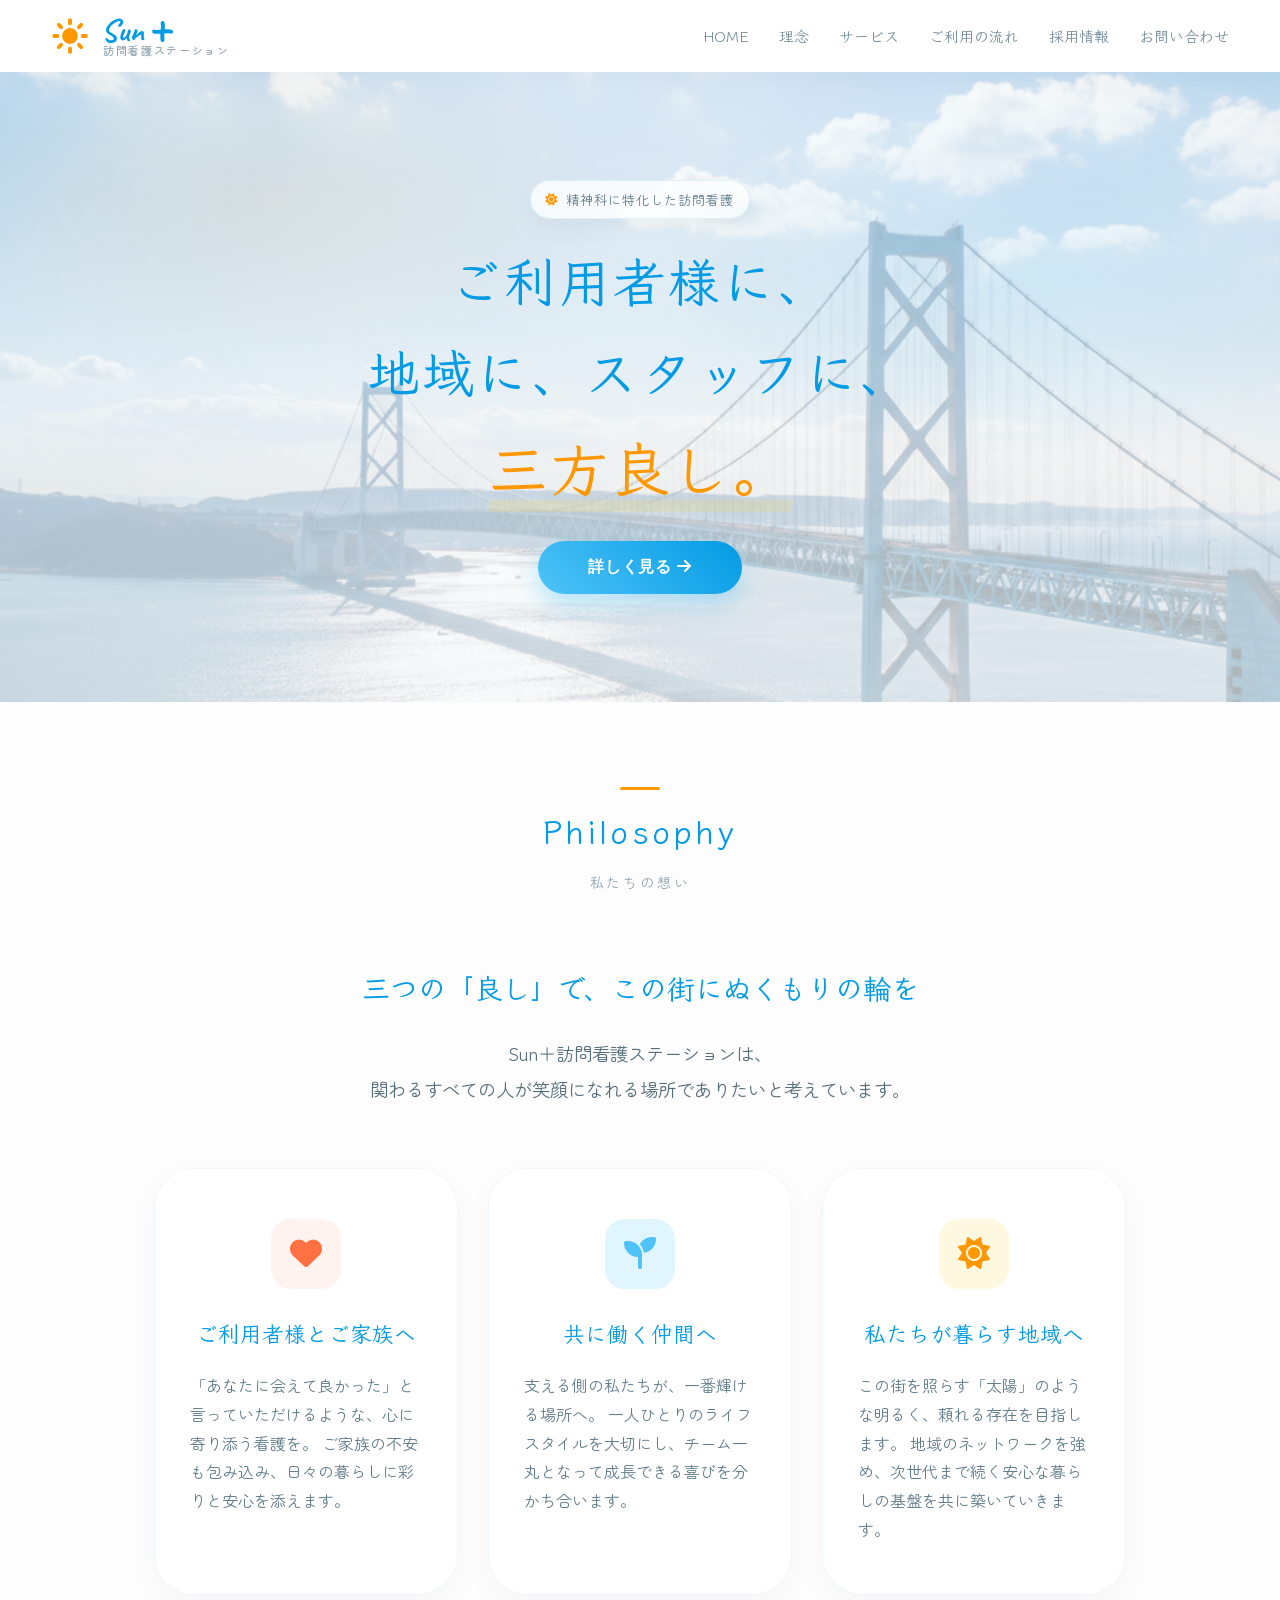
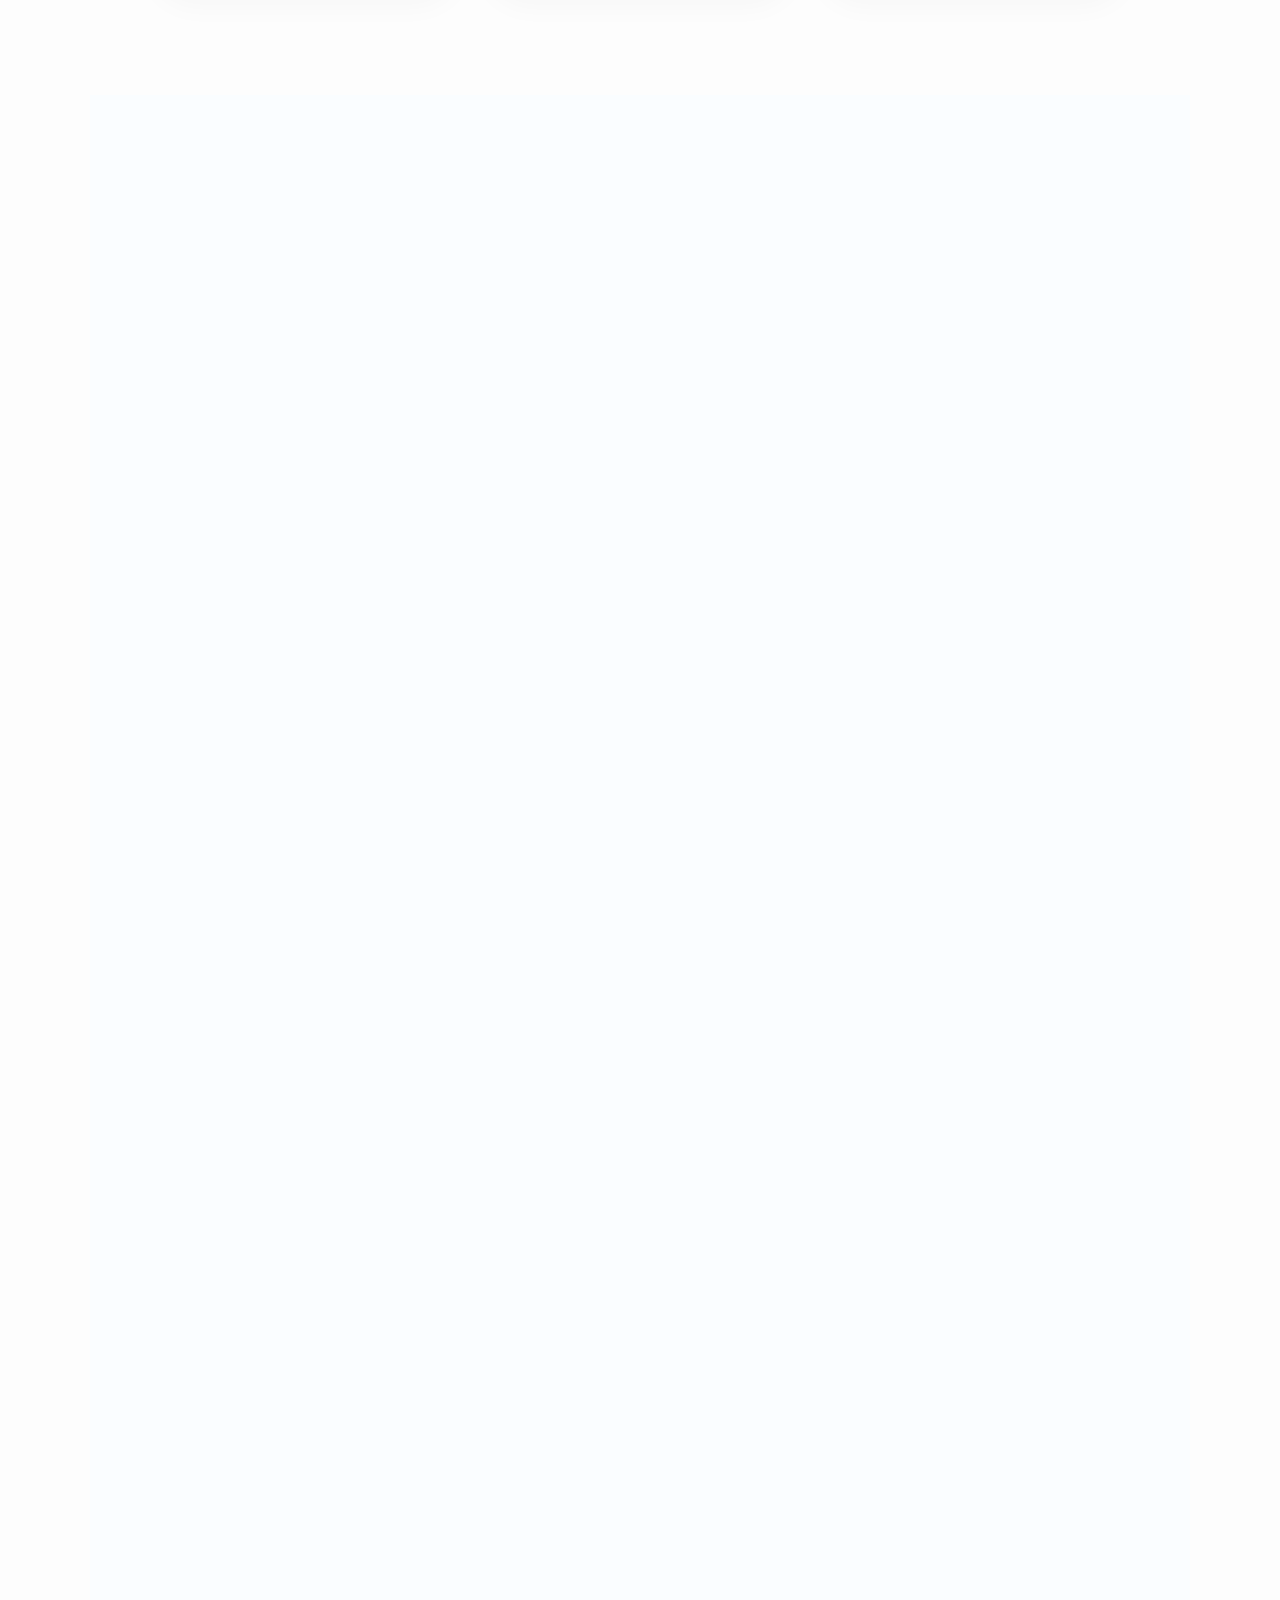
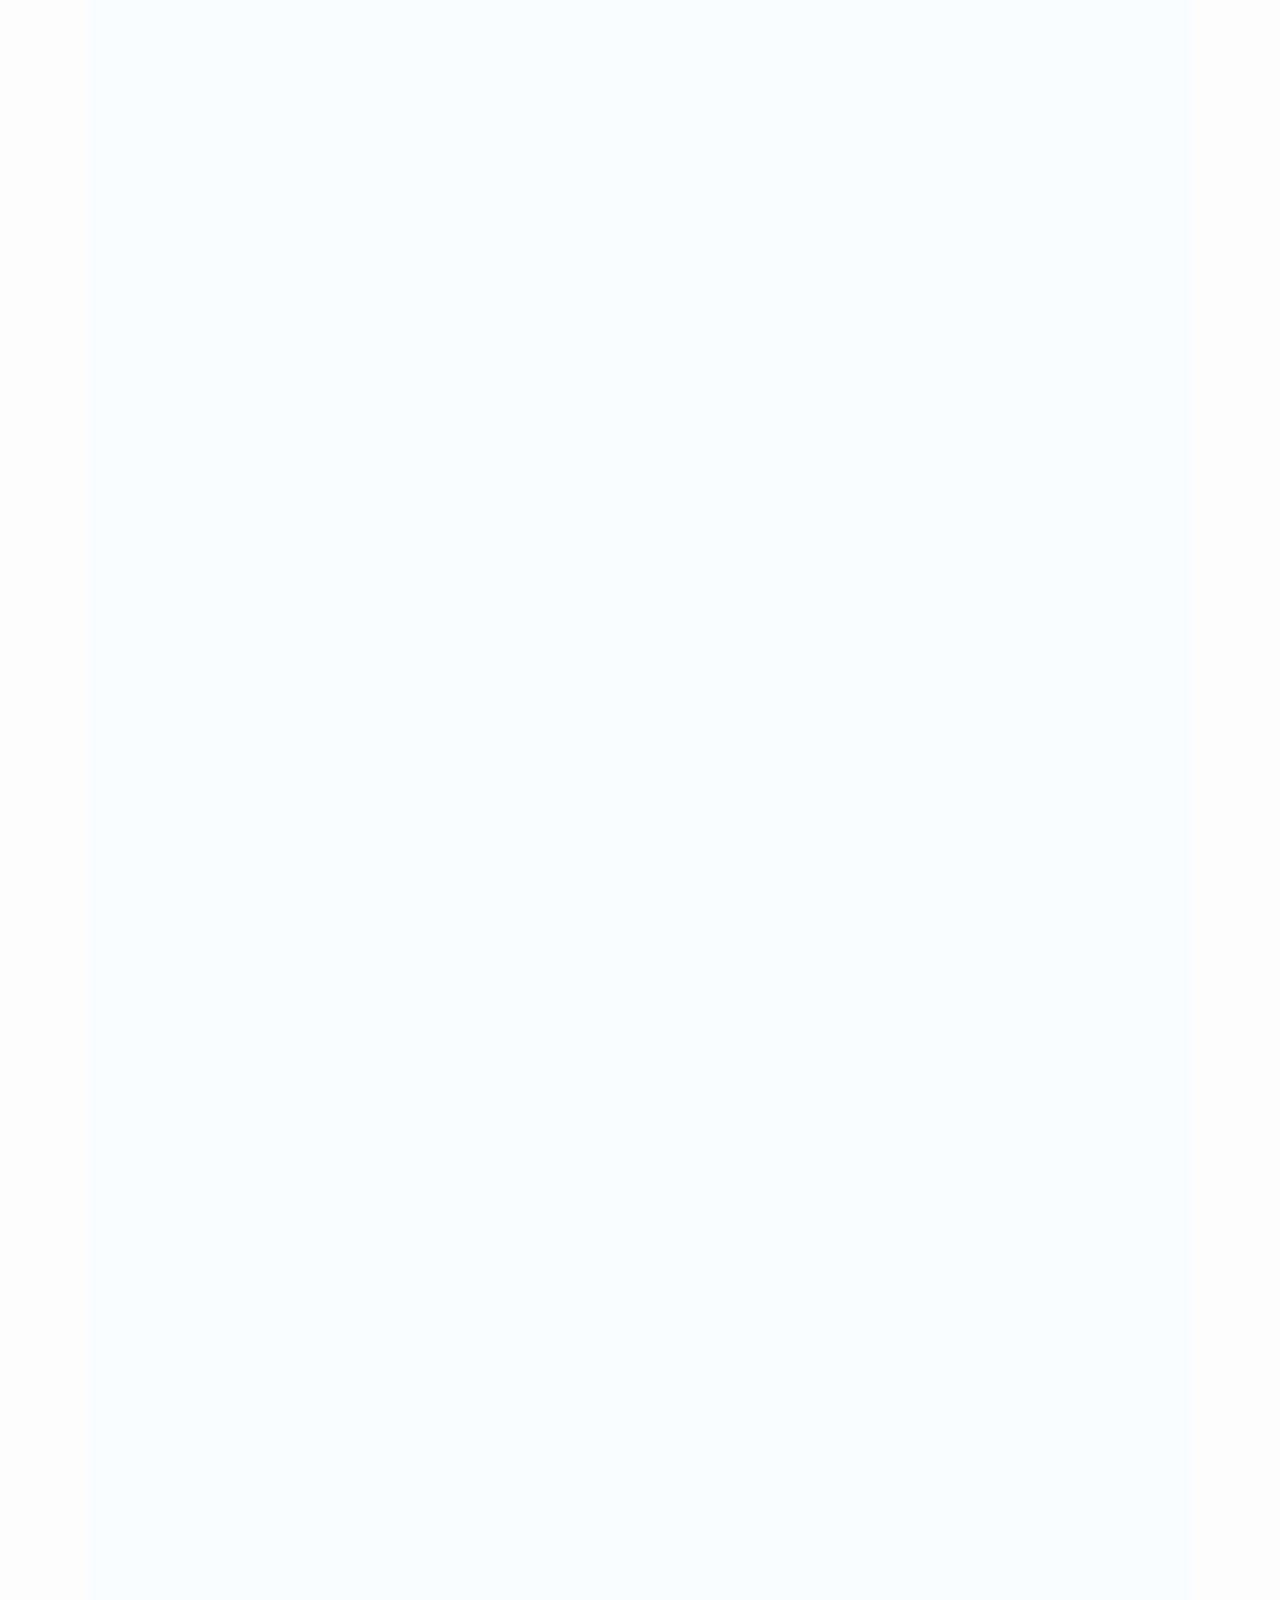
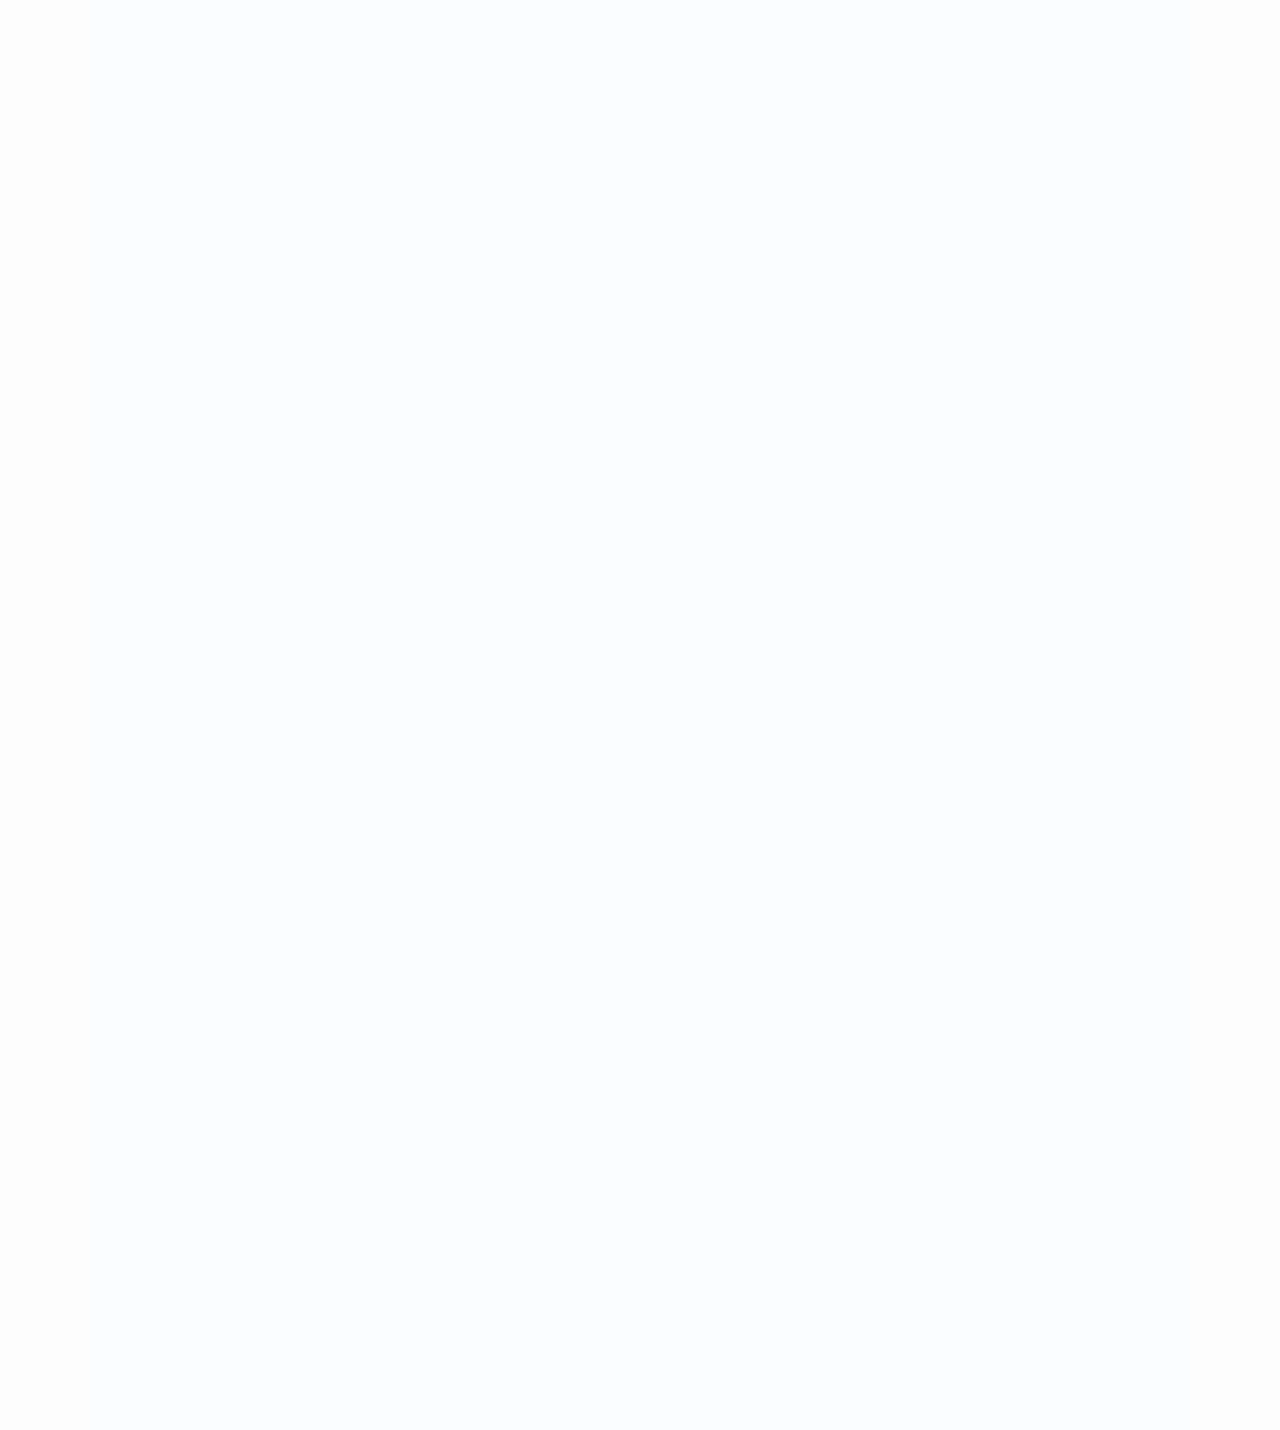
==== commit d7219bb3: "Update index.html" ====
--- a/index.html
+++ b/index.html
@@ -1549,6 +1549,35 @@
           </div>
         </div>
       </div>
+      <!-- ✅ はじめての方へ（安心材料ブロック） -->
+      <div class="first-time-box fade-in-up">
+        <h3 class="first-time-title">🌿 はじめての方へ</h3>
+
+        <p class="first-time-lead">
+          精神科訪問看護を利用することに、不安や迷いを感じている方も多いと思います。<br>
+          私たちは、精神科に特化した訪問看護ステーションとして、安心してご相談いただける体制を整えています。
+        </p>
+
+        <ul class="first-time-list">
+          <li>医療保険・自立支援医療に対応</li>
+          <li>主治医・相談支援専門員との連携体制あり</li>
+          <li>ご本人だけでなく、ご家族からのご相談も可能</li>
+          <li>初回面談は時間をかけて丁寧に行います</li>
+        </ul>
+
+        <p class="first-time-cta">
+          「まだ利用するか決めていない」という段階でも大丈夫です。<br>
+          <strong>まずはお話をお聞かせください。</strong>
+        </p>
+
+        <div class="first-time-actions">
+          <a href="#contact" class="btn">相談してみる <i class="fas fa-envelope"></i></a>
+          <a class="first-time-tel" href="tel:078-962-8017">
+            <i class="fas fa-phone-alt" aria-hidden="true"></i> 078-962-8017
+          </a>
+          <span class="first-time-hours">受付：平日 9:00〜18:00</span>
+        </div>
+      </div>
     </section>
 
     <!-- Flow -->
@@ -1586,35 +1615,6 @@
             <h3><i class="fas fa-heart step-icon"></i>訪問看護スタート</h3>
             <p>ケアプランに基づき看護師が訪問します。信頼関係を大切にしながらサポートします。</p>
           </div>
-        </div>
-      </div>
-            <!-- ✅ はじめての方へ（安心材料ブロック） -->
-      <div class="first-time-box fade-in-up">
-        <h3 class="first-time-title">🌿 はじめての方へ</h3>
-
-        <p class="first-time-lead">
-          精神科訪問看護を利用することに、不安や迷いを感じている方も多いと思います。<br>
-          私たちは、精神科に特化した訪問看護ステーションとして、安心してご相談いただける体制を整えています。
-        </p>
-
-        <ul class="first-time-list">
-          <li>医療保険・自立支援医療に対応</li>
-          <li>主治医・相談支援専門員との連携体制あり</li>
-          <li>ご本人だけでなく、ご家族からのご相談も可能</li>
-          <li>初回面談は時間をかけて丁寧に行います</li>
-        </ul>
-
-        <p class="first-time-cta">
-          「まだ利用するか決めていない」という段階でも大丈夫です。<br>
-          <strong>まずはお話をお聞かせください。</strong>
-        </p>
-
-        <div class="first-time-actions">
-          <a href="#contact" class="btn">相談してみる <i class="fas fa-envelope"></i></a>
-          <a class="first-time-tel" href="tel:078-962-8017">
-            <i class="fas fa-phone-alt" aria-hidden="true"></i> 078-962-8017
-          </a>
-          <span class="first-time-hours">受付：平日 9:00〜18:00</span>
         </div>
       </div>
     </section>
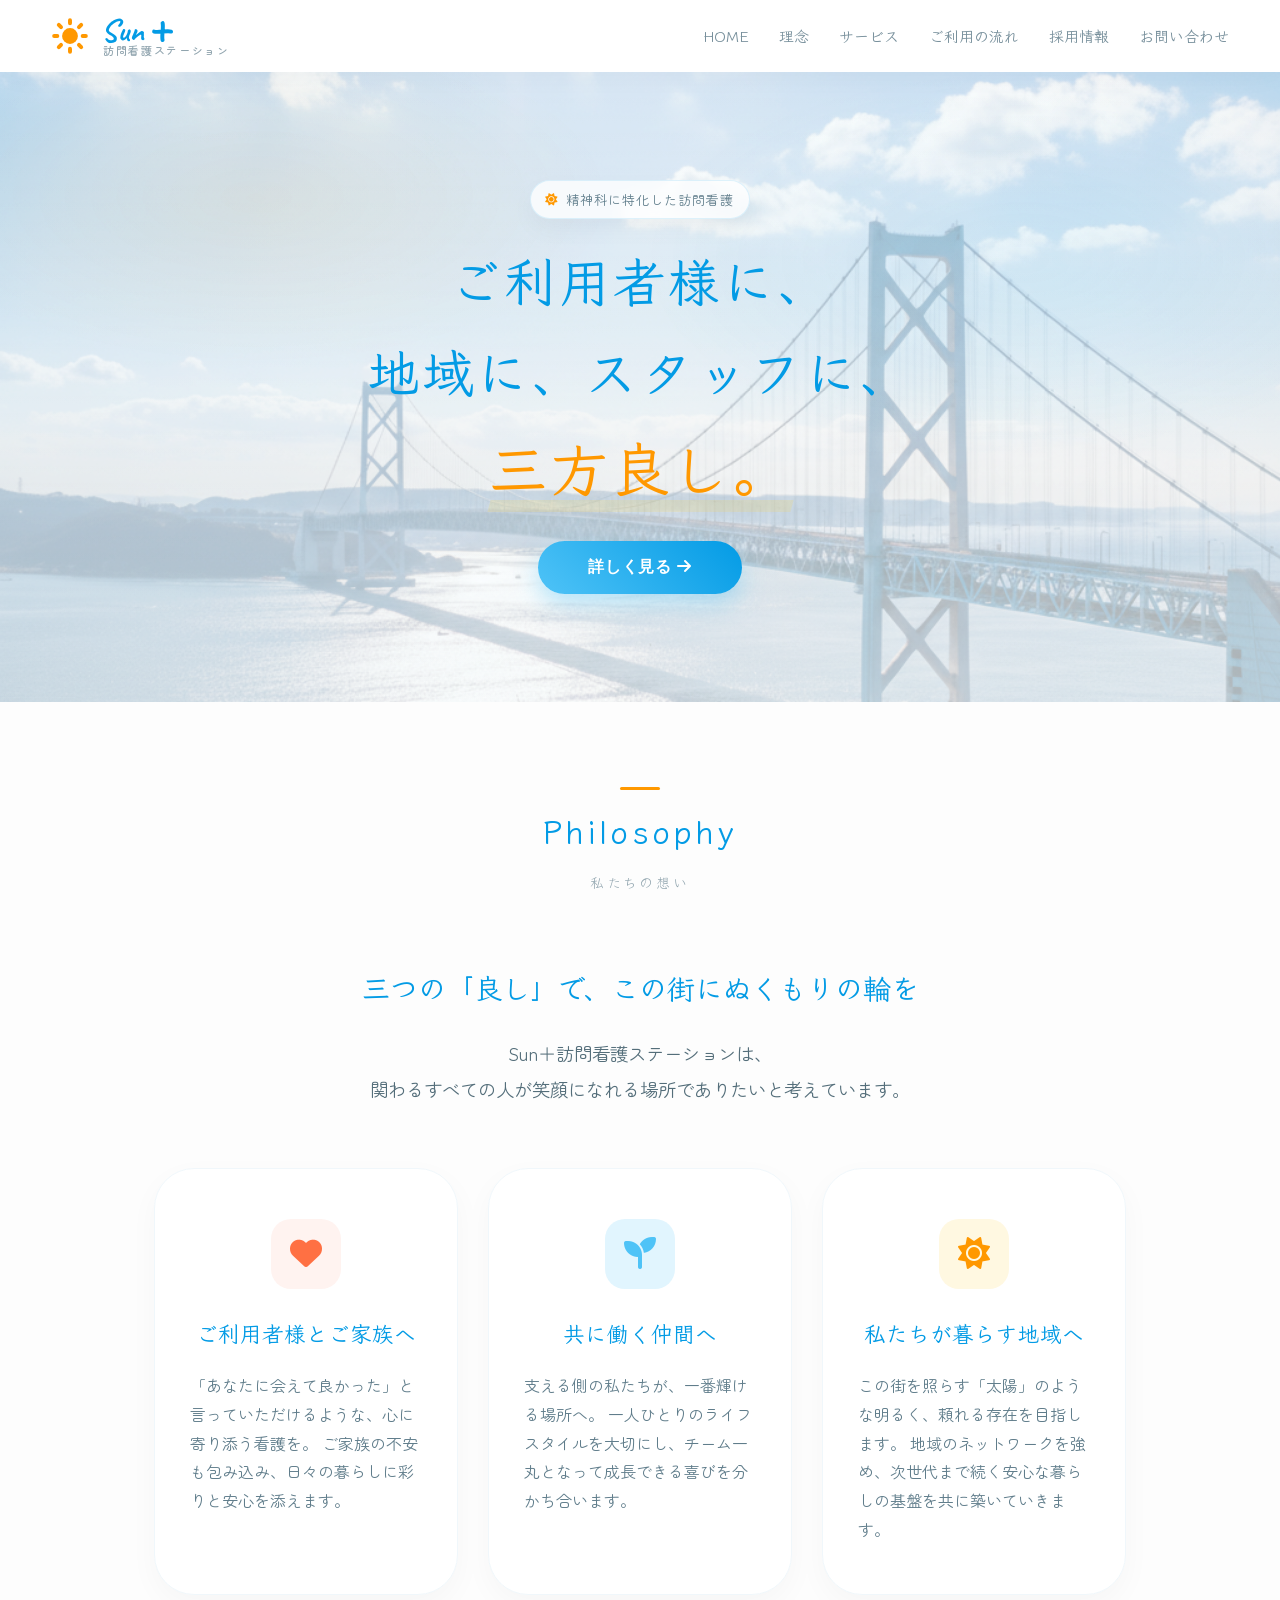
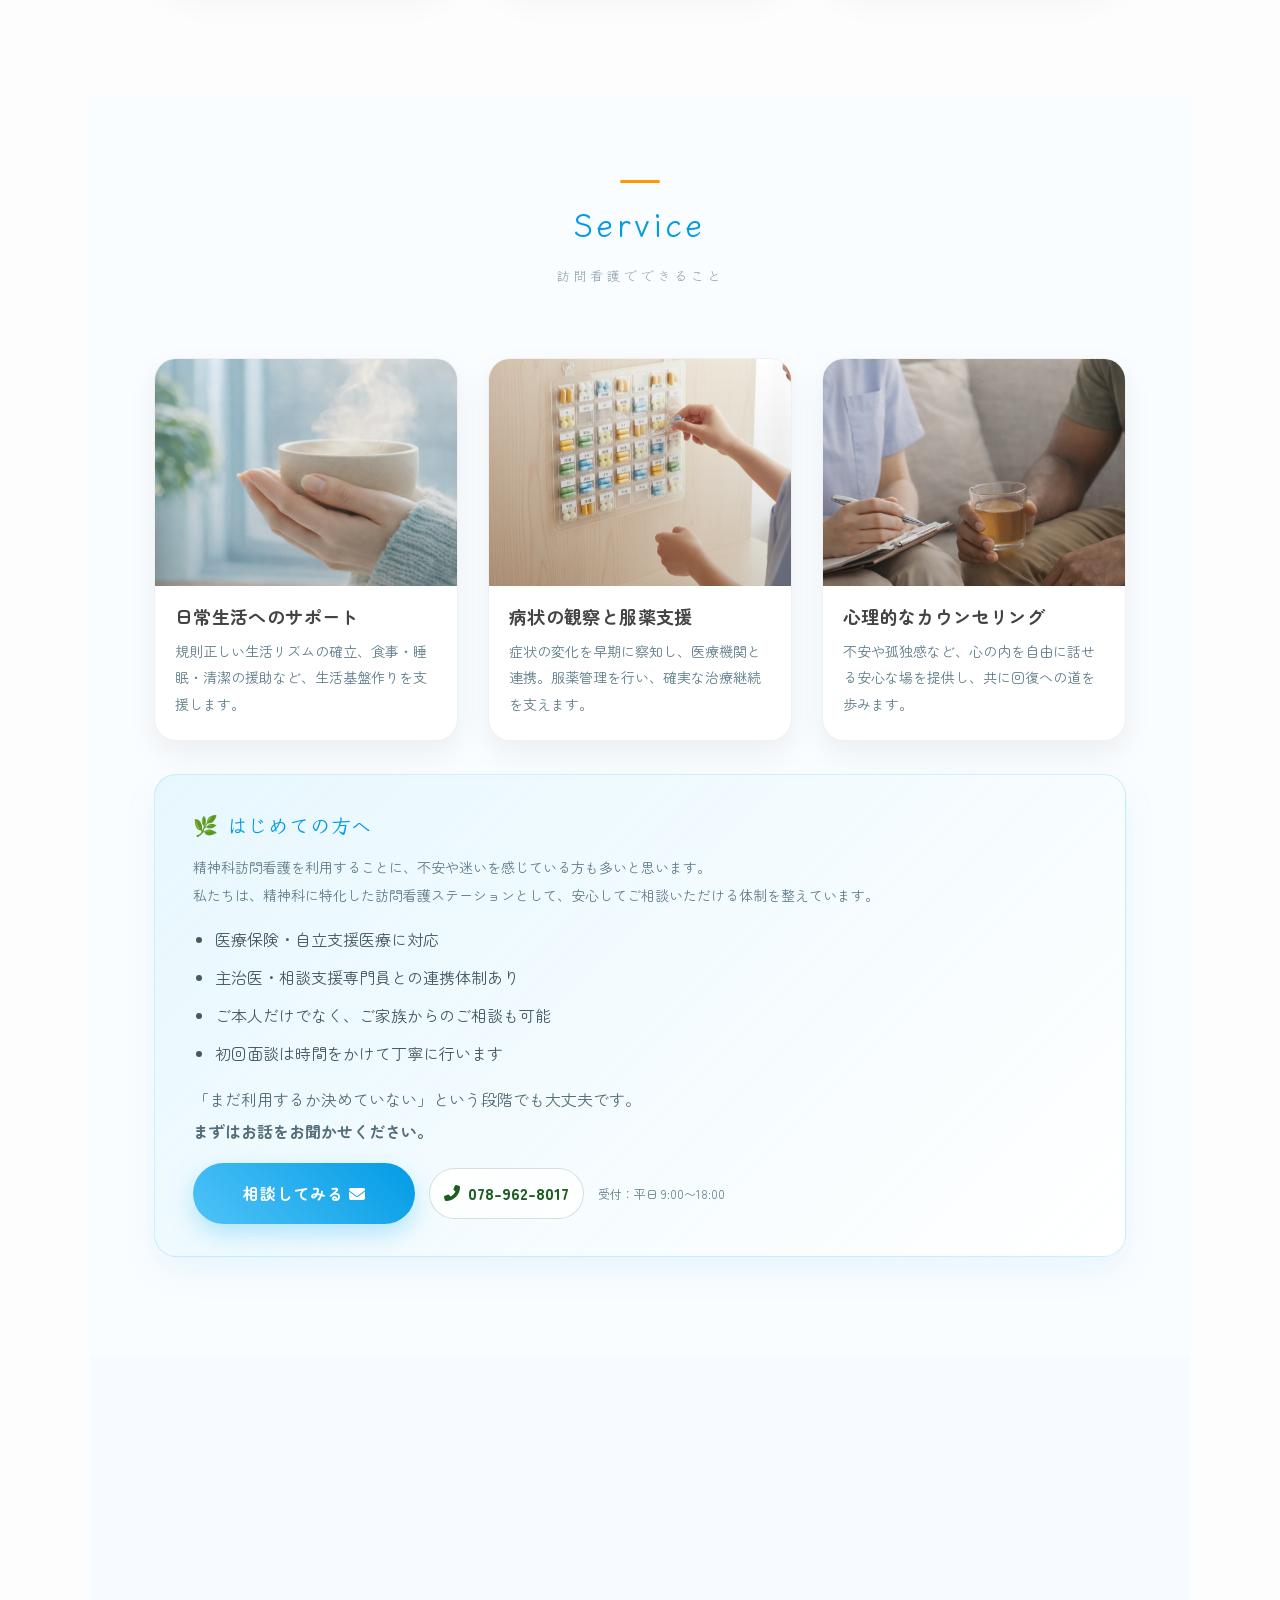
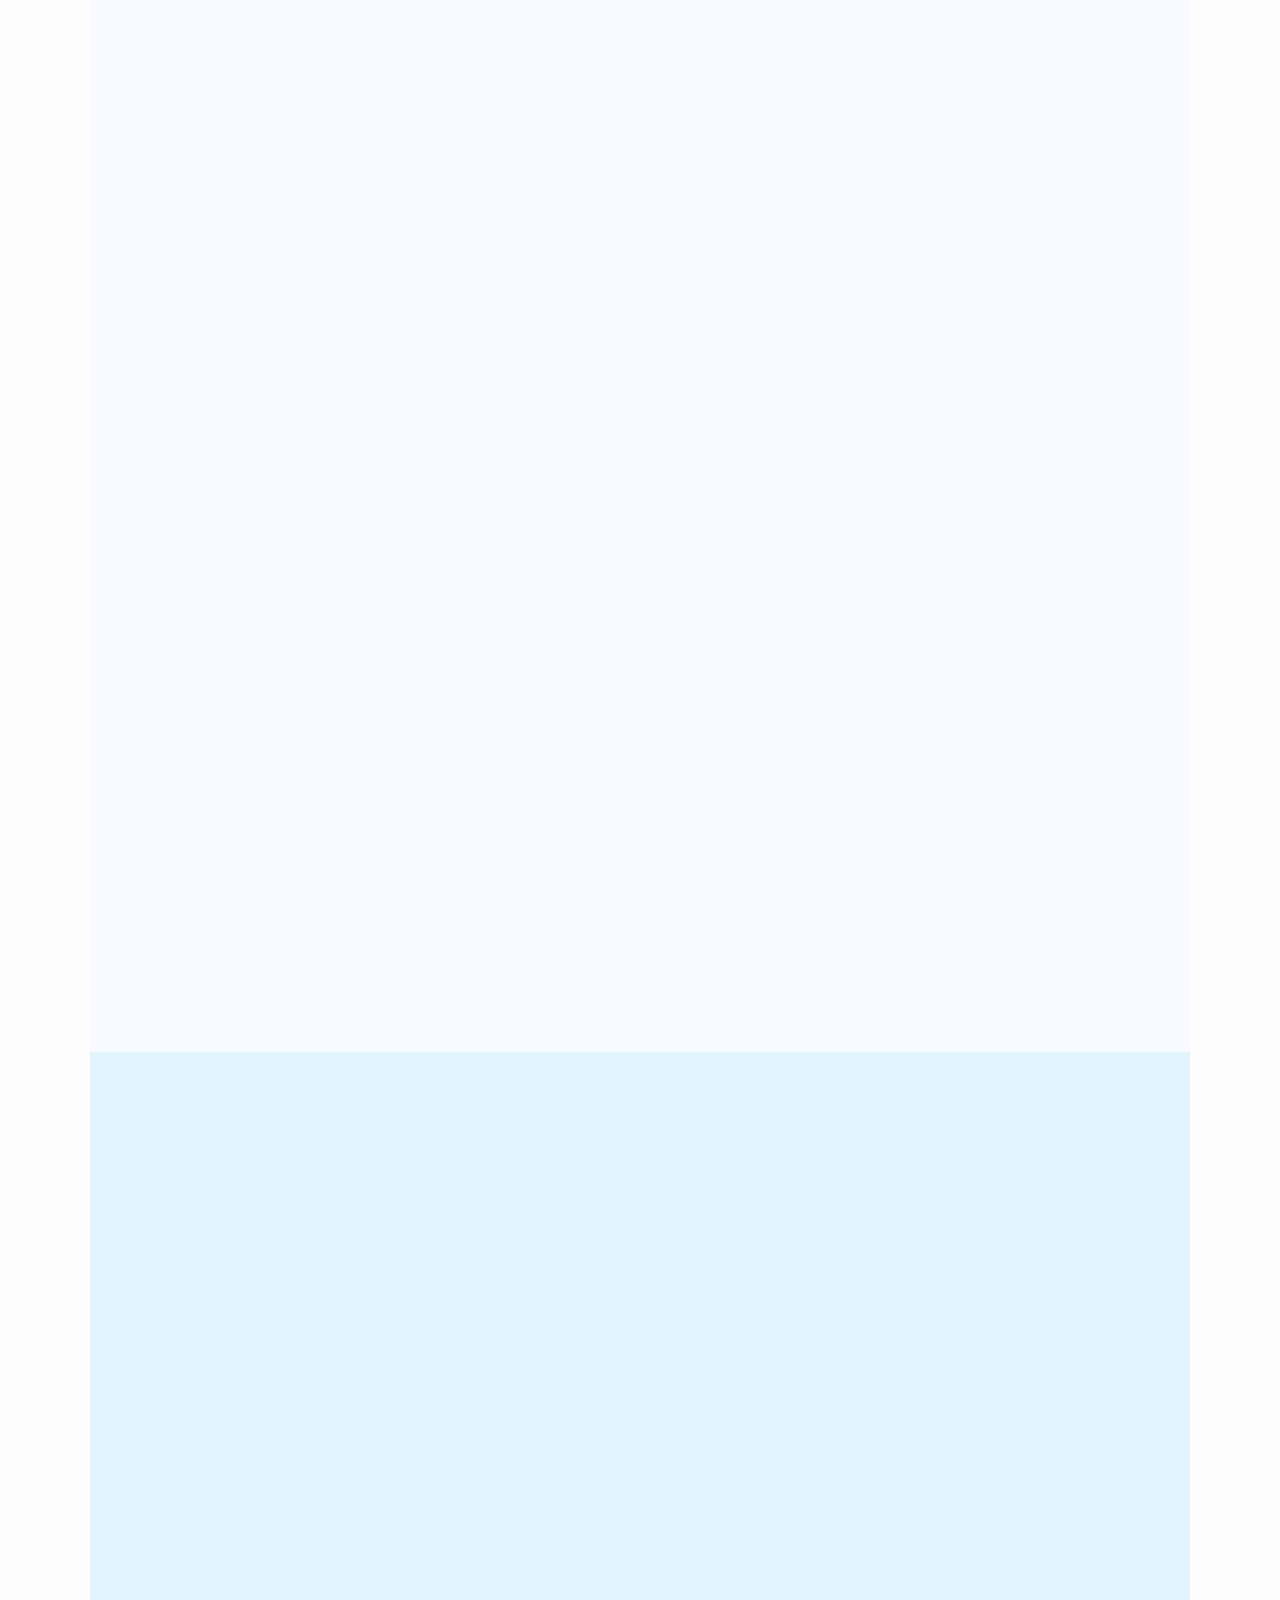
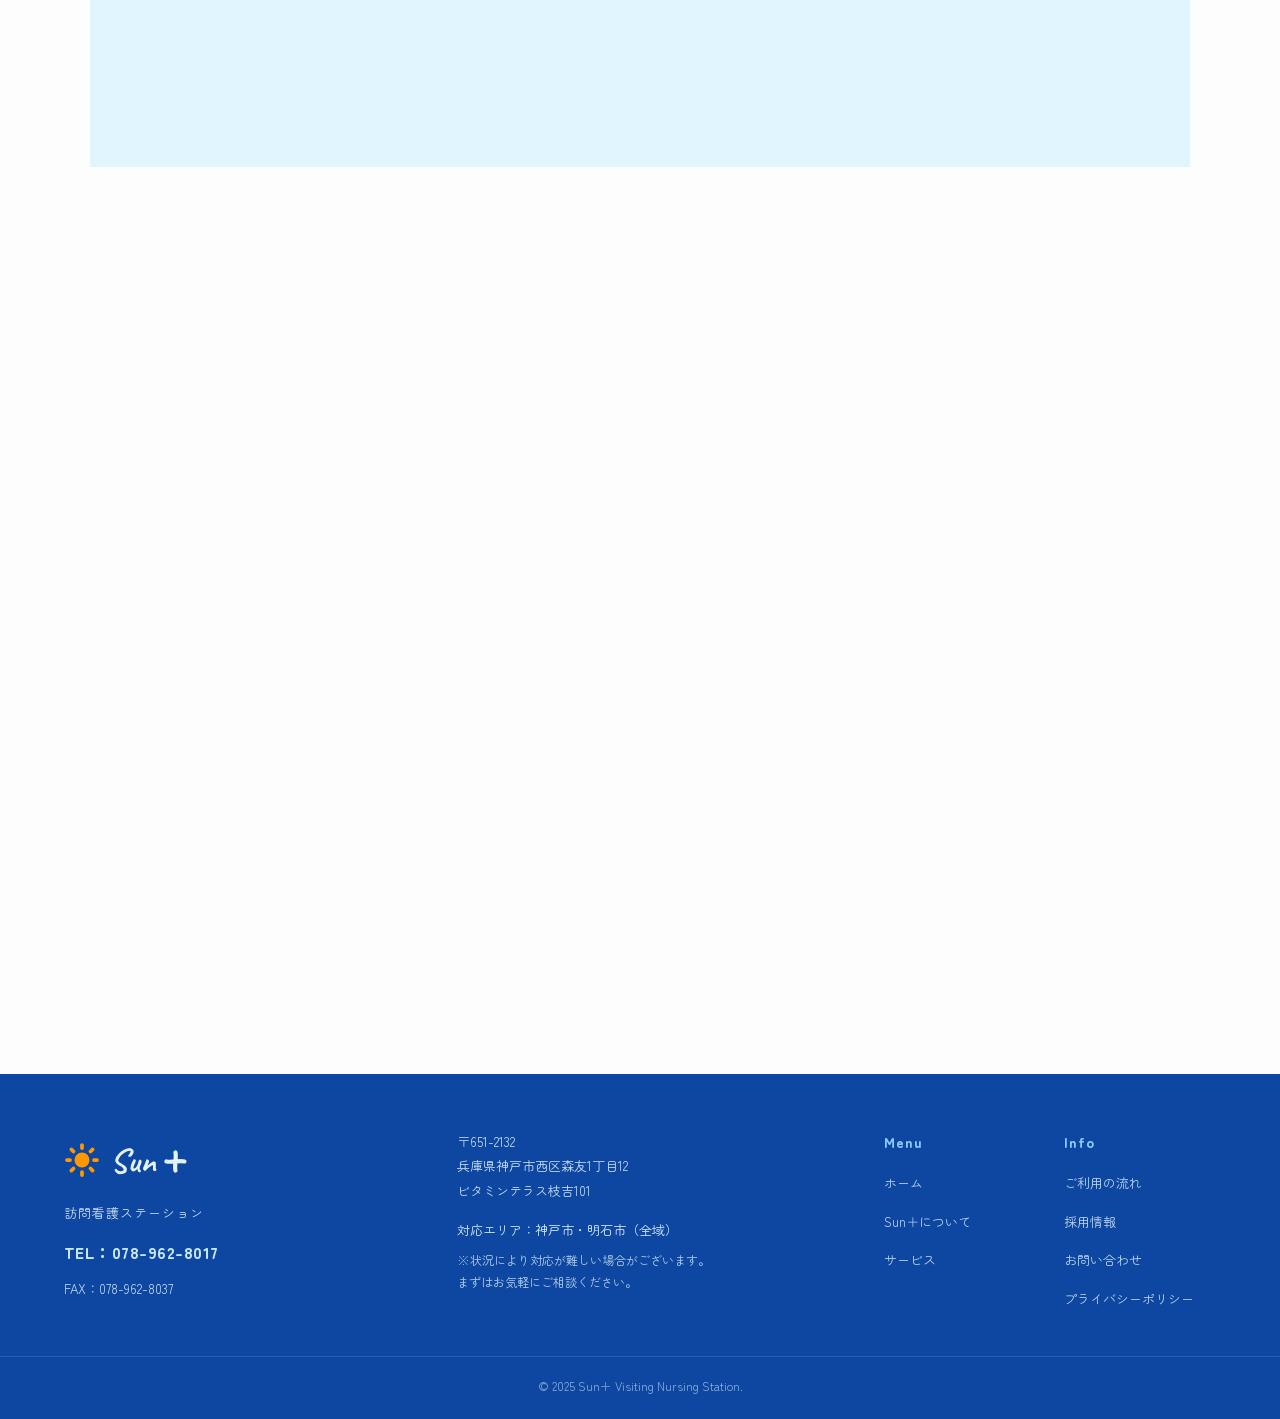
==== commit 9ad86c8f: "Update index.html" ====
--- a/index.html
+++ b/index.html
@@ -20,1348 +20,1225 @@
   <link href="https://fonts.googleapis.com/css2?family=Caveat:wght@400..700&family=Klee+One:wght@400;600&family=Zen+Maru+Gothic:wght@400;500;700&display=swap" rel="stylesheet" />
 
   <style>
-  /* --- 基本設定 --- */
-  * { box-sizing: border-box; margin: 0; padding: 0; }
-  html { scroll-behavior: smooth; }
-
-  body {
-    font-family: "Zen Maru Gothic", "Hiragino Maru Gothic ProN", Meiryo, sans-serif;
-    color: #444;
-    line-height: 1.8;
-    background-color: #fdfdfd;
-    -webkit-font-smoothing: antialiased;
-    overflow-x: hidden;
-    position: relative;
-    min-height: 100vh;
-    display: flex;
-    flex-direction: column;
-  }
-
-  a { text-decoration: none; color: inherit; transition: 0.3s; }
-  ul { list-style: none; }
-
-  /* --- カラーパレット --- */
-  :root {
-    --primary-color: #4FC3F7;
-    --primary-dark: #039BE5;
-    --accent-color: #FF9800;
-    --bg-soft: #E1F5FE;
-    --text-color: #546E7A;
-    --step-bg: #F7FAFF;
-    --footer-bg: #0D47A1;
-    --footer-text: #E3F2FD;
-    --footer-link: #90CAF9;
-
-    --shadow-soft: 0 12px 30px rgba(0,0,0,0.06);
-    --shadow-mid: 0 18px 45px rgba(3,155,229,0.12);
-  }
-
-  /* --- アニメーション --- */
-  .fade-in-up {
-    opacity: 0;
-    transform: translateY(30px);
-    transition: opacity 0.8s ease-out, transform 0.8s ease-out;
-    will-change: opacity, transform;
-  }
-  .fade-in-up.visible { opacity: 1; transform: translateY(0); }
-  .delay-1 { transition-delay: 0.1s; }
-  .delay-2 { transition-delay: 0.2s; }
-  .delay-3 { transition-delay: 0.3s; }
-  .delay-4 { transition-delay: 0.4s; }
-
-  @keyframes spin-slow {
-    from { transform: rotate(0deg); }
-    to { transform: rotate(360deg); }
-  }
-
-  /* ✅ 省電力/低スペ配慮 */
-  @media (prefers-reduced-motion: reduce) {
-    html { scroll-behavior: auto; }
-    .fade-in-up { transition: none; transform: none; opacity: 1; }
-    .sun-icon { animation: none !important; }
-    .card, .btn, .philosophy-item { transition: none !important; }
-  }
-
-  /* ✅ 体感速度UP（CSSだけでできる範囲） */
-  .section {
-    content-visibility: auto;
-    contain-intrinsic-size: 900px;
-  }
-
-  /* --- ヘッダー --- */
-  header {
-    display: flex;
-    justify-content: space-between;
-    align-items: center;
-    padding: 15px 4%;
-    background-color: rgba(255, 255, 255, 0.85);
-    position: sticky;
-    top: 0;
-    z-index: 1000;
-    box-shadow: 0 4px 30px rgba(0, 0, 0, 0.03);
-    backdrop-filter: blur(10px);
-    -webkit-backdrop-filter: blur(10px);
-    border-bottom: 1px solid rgba(255, 255, 255, 0.3);
-  }
-
-  .logo {
-    display: flex;
-    align-items: center;
-    gap: 12px;
-    z-index: 1001;
-    cursor: pointer;
-    user-select: none;
-  }
-
-  .sun-icon {
-    width: 38px;
-    height: 38px;
-    color: var(--accent-color);
-    flex-shrink: 0;
-    animation: spin-slow 20s linear infinite;
-  }
-
-  .logo-text-group {
-    display: flex;
-    flex-direction: column;
-    justify-content: center;
-    line-height: 1;
-  }
-
-  .brand-name {
-    font-family: 'Caveat', cursive;
-    font-size: 32px;
-    font-weight: 700;
-    color: var(--primary-dark);
-    letter-spacing: 0.02em;
-  }
-
-  .brand-sub {
-    font-family: "Zen Maru Gothic", sans-serif;
-    font-size: 11px;
-    color: #90A4AE;
-    font-weight: 500;
-    letter-spacing: 0.15em;
-    margin-top: -2px;
-    margin-left: 2px;
-  }
-
-  /* PCナビ */
-  nav.desktop-nav ul { display: flex; gap: 30px; }
-  nav.desktop-nav a {
-    font-size: 15px;
-    font-weight: bold;
-    color: #78909C;
-    position: relative;
-    font-family: 'Klee One', sans-serif;
-    cursor: pointer;
-  }
-  nav.desktop-nav a::after {
-    content: '';
-    position: absolute;
-    bottom: -5px;
-    left: 0;
-    width: 0%;
-    height: 2px;
-    background-color: var(--primary-color);
-    transition: width 0.3s ease;
-    border-radius: 2px;
-  }
-  nav.desktop-nav a:hover { color: var(--primary-dark); }
-  nav.desktop-nav a:hover::after { width: 100%; }
-
-  /* ハンバーガー */
-  .hamburger {
-    display: none;
-    cursor: pointer;
-    z-index: 2000;
-    width: 44px;
-    height: 44px;
-    position: relative;
-    background: rgba(255, 255, 255, 0.5);
-    border-radius: 50%;
-    backdrop-filter: blur(4px);
-    transition: 0.3s;
-  }
-  .hamburger span {
-    display: block;
-    width: 22px;
-    height: 2px;
-    background-color: var(--primary-dark);
-    position: absolute;
-    left: 50%;
-    transform: translateX(-50%);
-    transition: all 0.4s cubic-bezier(0.68, -0.55, 0.265, 1.55);
-    border-radius: 2px;
-  }
-  .hamburger span:nth-child(1) { top: 16px; }
-  .hamburger span:nth-child(2) { top: 22px; }
-  .hamburger span:nth-child(3) { top: 28px; }
-
-  .hamburger.active span:nth-child(1) { top: 22px; transform: translateX(-50%) rotate(45deg); }
-  .hamburger.active span:nth-child(2) { opacity: 0; transform: translateX(20px); }
-  .hamburger.active span:nth-child(3) { top: 22px; transform: translateX(-50%) rotate(-45deg); }
-
-  /* モバイルナビ */
-  .mobile-nav-overlay {
-    position: fixed;
-    top: 0; left: 0; width: 100%; height: 100vh;
-    background-color: rgba(255, 255, 255, 0.8);
-    backdrop-filter: blur(20px);
-    -webkit-backdrop-filter: blur(20px);
-    z-index: 1500;
-    display: flex;
-    justify-content: center;
-    align-items: center;
-    opacity: 0; visibility: hidden;
-    transition: all 0.5s ease;
-    clip-path: circle(0% at 90% 5%);
-  }
-  .mobile-nav-overlay.active { opacity: 1; visibility: visible; clip-path: circle(150% at 90% 5%); }
-  .mobile-nav-content ul { text-align: center; display: flex; flex-direction: column; gap: 30px; }
-  .mobile-nav-content a {
-    font-size: 20px; font-weight: 600; color: var(--text-color);
-    font-family: 'Klee One', sans-serif; display: block;
-    transform: translateY(20px); opacity: 0; transition: 0.4s ease;
-  }
-  .mobile-nav-overlay.active .mobile-nav-content a { transform: translateY(0); opacity: 1; }
-  .mobile-nav-overlay.active li:nth-child(1) a { transition-delay: 0.1s; }
-  .mobile-nav-overlay.active li:nth-child(2) a { transition-delay: 0.15s; }
-  .mobile-nav-overlay.active li:nth-child(3) a { transition-delay: 0.2s; }
-  .mobile-nav-overlay.active li:nth-child(4) a { transition-delay: 0.25s; }
-  .mobile-nav-overlay.active li:nth-child(5) a { transition-delay: 0.3s; }
-  .mobile-nav-overlay.active li:nth-child(6) a { transition-delay: 0.35s; }
-
-  /* --- 共通コンポーネント --- */
-  .section { padding: 100px 5%; max-width: 1100px; margin: 0 auto; }
-
-  .section-title {
-    text-align: center;
-    font-size: 32px;
-    color: var(--primary-dark);
-    margin-bottom: 70px;
-    font-weight: bold;
-    letter-spacing: 0.1em;
-    font-family: 'Klee One', cursive;
-    position: relative;
-    display: block;
-  }
-  .section-title::before {
-    content: '';
-    position: absolute;
-    top: -15px;
-    left: 50%;
-    transform: translateX(-50%);
-    width: 40px;
-    height: 3px;
-    background-color: var(--accent-color);
-    border-radius: 3px;
-  }
-  .section-title span {
-    display: block;
-    font-size: 14px;
-    color: #90A4AE;
-    margin-top: 10px;
-    font-weight: normal;
-    letter-spacing: 0.2em;
-    font-family: "Zen Maru Gothic", sans-serif;
-  }
-
-  .btn {
-    display: inline-block;
-    background: linear-gradient(45deg, var(--primary-color), var(--primary-dark));
-    color: white;
-    padding: 16px 50px;
-    border-radius: 50px;
-    font-weight: bold;
-    box-shadow: 0 10px 25px rgba(79, 195, 247, 0.4);
-    font-size: 16px;
-    border: none;
-    cursor: pointer;
-    letter-spacing: 0.05em;
-    position: relative;
-    z-index: 10;
-    transition: all 0.3s ease;
-    white-space: nowrap;
-    text-align: center;
-  }
-  .btn:hover { transform: translateY(-3px); box-shadow: 0 15px 35px rgba(3, 155, 229, 0.4); }
-
-  /* --- HERO --- */
-  .hero {
-    background: linear-gradient(120deg, #E1F5FE 0%, #fff 100%);
-    height: 70vh;
-    min-height: 500px;
-    display: flex;
-    flex-direction: column;
-    justify-content: center;
-    align-items: center;
-    text-align: center;
-    padding: 20px;
-    position: relative;
-    overflow: hidden;
-    isolation: isolate;
-  }
-
-  .hero-inner{
-  position: relative;
-  z-index: 10;
-  text-align: center;
-  transform: none;
-  max-width: 980px;
-  margin: 0 auto;
-  }
-
-  .hero-badge{
-    display: inline-flex;
-    align-items: center;
-    justify-content: center;
-    gap: 8px;
-    padding: 7px 14px;
-    border-radius: 999px;
-    background: rgba(255,255,255,0.78);
-    border: 1px solid rgba(3,155,229,0.12);
-    color: #607D8B;
-    font-size: 13px;
-    letter-spacing: 0.08em;
-    margin-bottom: 14px;
-    box-shadow: 0 10px 25px rgba(0,0,0,0.04);
-    backdrop-filter: blur(8px);
-    -webkit-backdrop-filter: blur(8px);
-  }
-  .hero-badge i{ color: var(--accent-color); font-size: 0.95em; }
-
-  /* ✅ PCも改行（スマホだけ改行制御する br） */
-  .sp-br{ display: inline; }
-
-  .hero-bg {
-    position: absolute;
-    inset: 0;
-    width: 100%;
-    height: 100%;
-    object-fit: cover;
-    object-position: center;
-    opacity: 0.55;
-    z-index: 0;
-    transform: translateZ(0);
-    backface-visibility: hidden;
-  }
-
-  .hero::after{
-    content:'';
-    position:absolute;
-    inset:0;
-    background:
-      radial-gradient(600px 280px at 20% 20%, rgba(255,152,0,0.08), transparent 60%),
-      radial-gradient(640px 320px at 80% 30%, rgba(79,195,247,0.10), transparent 60%),
-      linear-gradient(to bottom, rgba(255,255,255,0.28), rgba(255,255,255,0.42));
-    z-index: 1;
-    pointer-events:none;
-  }
-
-  .hero h1 {
-    font-size: clamp(26px, 5.5vw, 52px);
-    margin-bottom: 24px;
-    color: var(--primary-dark);
-    line-height: 1.75;
-    letter-spacing: 0.05em;
-    position: relative;
-    z-index: 10;
-    font-family: 'Klee One', cursive;
-  }
-
-  .hero h1 .highlight {
-    color: var(--accent-color);
-    font-weight: 700;
-    position: relative;
-    display: inline-block;
-    font-size: 1.12em;
-  }
-
-  .hero h1 .highlight::after {
-    content: '';
-    position: absolute;
-    bottom: 5px;
-    left: 0;
-    width: 100%;
-    height: 12px;
-    background-color: rgba(255, 213, 79, 0.18);
-    z-index: -1;
-    transform: skewX(-15deg);
-  }
-
-  .hero p {
-    font-size: clamp(14px, 3.5vw, 18px);
-    color: var(--text-color);
-    margin-bottom: 40px;
-    font-weight: 500;
-    position: relative;
-    z-index: 10;
-  }
-
-  /* --- Service --- */
-  .services { background-color: #FAFDFF; }
-
-  .service-grid{
-    display: grid;
-    grid-template-columns: repeat(auto-fit, minmax(280px, 1fr));
-    gap: 30px;
-    align-items: stretch;
-  }
-  .card{
-    background: #fff;
-    border-radius: 22px;
-    overflow: hidden;
-    border: 1px solid rgba(0,0,0,0.06);
-    box-shadow: var(--shadow-soft);
-    transition: 0.4s;
-    display: flex;
-    flex-direction: column;
-    height: 100%;
-  }
-  .card:hover{
-    transform: translateY(-8px);
-    box-shadow: 0 20px 45px rgba(79, 195, 247, 0.18);
-  }
-  .card-img{
-    aspect-ratio: 4 / 3;
-    height: auto;
-    overflow: hidden;
-    position: relative;
-    background: var(--bg-soft);
-  }
-  .card-img::after{
-    content:'';
-    position:absolute;
-    inset:0;
-    background: linear-gradient(to bottom, rgba(255,255,255,0.05), rgba(0,0,0,0.12));
-    pointer-events:none;
-  }
-  .card-img img{
-    width:100%;
-    height:100%;
-    object-fit: cover;
-    display:block;
-    transform: scale(1.02);
-    transition: transform 0.4s ease;
-    backface-visibility: hidden;
-  }
-  .card:hover .card-img img{ transform: scale(1.06); }
-
-  .card-body{
-    padding: 18px 20px 22px;
-    flex: 1;
-    display: flex;
-    flex-direction: column;
-    gap: 10px;
-  }
-  .card-title{
-    margin: 0;
-    font-size: 18px;
-    line-height: 1.35;
-    letter-spacing: 0.02em;
-  }
-  .card-text{
-    margin: 0;
-    font-size: 14px;
-    line-height: 1.9;
-    color: #607D8B;
-    display: -webkit-box;
-    -webkit-box-orient: vertical;
-    -webkit-line-clamp: 3;
-    overflow: hidden;
-  }
-  .card:nth-child(1) .card-img{ background:#F1F8E9; }
-  .card:nth-child(2) .card-img{ background:#FBE9E7; }
-  .card:nth-child(3) .card-img{ background:#E3F2FD; }
-
-    /* ✅ はじめての方へ（安心材料ブロック） */
+/* ===============================
+   Base
+=============================== */
+*{ box-sizing:border-box; margin:0; padding:0; }
+html{ scroll-behavior:smooth; }
+body{
+  font-family:"Zen Maru Gothic","Hiragino Maru Gothic ProN",Meiryo,sans-serif;
+  color:#444;
+  line-height:1.8;
+  background:#fdfdfd;
+  -webkit-font-smoothing:antialiased;
+  overflow-x:hidden;
+  position:relative;
+  min-height:100vh;
+  display:flex;
+  flex-direction:column;
+}
+a{ text-decoration:none; color:inherit; transition:.3s; }
+ul{ list-style:none; }
+
+/* ===============================
+   Variables
+=============================== */
+:root{
+  --primary-color:#4FC3F7;
+  --primary-dark:#039BE5;
+  --accent-color:#FF9800;
+  --bg-soft:#E1F5FE;
+  --text-color:#546E7A;
+  --step-bg:#F7FAFF;
+  --footer-bg:#0D47A1;
+  --footer-text:#E3F2FD;
+  --footer-link:#90CAF9;
+
+  --shadow-soft:0 12px 30px rgba(0,0,0,.06);
+  --shadow-mid:0 18px 45px rgba(3,155,229,.12);
+}
+
+/* ===============================
+   Motion
+=============================== */
+.fade-in-up{
+  opacity:0;
+  transform:translateY(30px);
+  transition:opacity .8s ease-out, transform .8s ease-out;
+  will-change:opacity,transform;
+}
+.fade-in-up.visible{ opacity:1; transform:translateY(0); }
+.delay-1{ transition-delay:.1s; }
+.delay-2{ transition-delay:.2s; }
+.delay-3{ transition-delay:.3s; }
+.delay-4{ transition-delay:.4s; }
+
+@keyframes spin-slow{
+  from{ transform:rotate(0deg); }
+  to{ transform:rotate(360deg); }
+}
+
+@media (prefers-reduced-motion:reduce){
+  html{ scroll-behavior:auto; }
+  .fade-in-up{ transition:none; transform:none; opacity:1; }
+  .sun-icon{ animation:none !important; }
+  .card,.btn,.philosophy-item{ transition:none !important; }
+}
+
+/* ===============================
+   Performance (optional)
+=============================== */
+.section{
+  content-visibility:auto;
+  contain-intrinsic-size:900px;
+}
+
+/* ===============================
+   Header / Navigation
+=============================== */
+header{
+  display:flex;
+  justify-content:space-between;
+  align-items:center;
+  padding:15px 4%;
+  background:rgba(255,255,255,.85);
+  position:sticky;
+  top:0;
+  z-index:1000;
+  box-shadow:0 4px 30px rgba(0,0,0,.03);
+  backdrop-filter:blur(10px);
+  -webkit-backdrop-filter:blur(10px);
+  border-bottom:1px solid rgba(255,255,255,.3);
+}
+
+.logo{
+  display:flex;
+  align-items:center;
+  gap:12px;
+  z-index:1001;
+  cursor:pointer;
+  user-select:none;
+}
+.sun-icon{
+  width:38px;
+  height:38px;
+  color:var(--accent-color);
+  flex-shrink:0;
+  animation:spin-slow 20s linear infinite;
+}
+
+.logo-text-group{
+  display:flex;
+  flex-direction:column;
+  justify-content:center;
+  line-height:1;
+}
+.brand-name{
+  font-family:"Caveat",cursive;
+  font-size:32px;
+  font-weight:700;
+  color:var(--primary-dark);
+  letter-spacing:.02em;
+}
+.brand-sub{
+  font-size:11px;
+  color:#90A4AE;
+  font-weight:500;
+  letter-spacing:.15em;
+  margin-top:-2px;
+  margin-left:2px;
+}
+
+/* Desktop nav */
+nav.desktop-nav ul{ display:flex; gap:30px; }
+nav.desktop-nav a{
+  font-size:15px;
+  font-weight:bold;
+  color:#78909C;
+  position:relative;
+  font-family:"Klee One",sans-serif;
+  cursor:pointer;
+}
+nav.desktop-nav a::after{
+  content:"";
+  position:absolute;
+  bottom:-5px;
+  left:0;
+  width:0%;
+  height:2px;
+  background:var(--primary-color);
+  transition:width .3s ease;
+  border-radius:2px;
+}
+nav.desktop-nav a:hover{ color:var(--primary-dark); }
+nav.desktop-nav a:hover::after{ width:100%; }
+
+/* Hamburger */
+.hamburger{
+  display:none;
+  cursor:pointer;
+  z-index:2000;
+  width:44px;
+  height:44px;
+  position:relative;
+  background:rgba(255,255,255,.5);
+  border-radius:50%;
+  backdrop-filter:blur(4px);
+  transition:.3s;
+}
+.hamburger span{
+  display:block;
+  width:22px;
+  height:2px;
+  background:var(--primary-dark);
+  position:absolute;
+  left:50%;
+  transform:translateX(-50%);
+  transition:all .4s cubic-bezier(.68,-.55,.265,1.55);
+  border-radius:2px;
+}
+.hamburger span:nth-child(1){ top:16px; }
+.hamburger span:nth-child(2){ top:22px; }
+.hamburger span:nth-child(3){ top:28px; }
+
+.hamburger.active span:nth-child(1){ top:22px; transform:translateX(-50%) rotate(45deg); }
+.hamburger.active span:nth-child(2){ opacity:0; transform:translateX(20px); }
+.hamburger.active span:nth-child(3){ top:22px; transform:translateX(-50%) rotate(-45deg); }
+
+/* Mobile overlay nav */
+.mobile-nav-overlay{
+  position:fixed;
+  inset:0;
+  width:100%;
+  height:100vh;
+  background:rgba(255,255,255,.8);
+  backdrop-filter:blur(20px);
+  -webkit-backdrop-filter:blur(20px);
+  z-index:1500;
+  display:flex;
+  justify-content:center;
+  align-items:center;
+  opacity:0;
+  visibility:hidden;
+  transition:all .5s ease;
+  clip-path:circle(0% at 90% 5%);
+}
+.mobile-nav-overlay.active{
+  opacity:1;
+  visibility:visible;
+  clip-path:circle(150% at 90% 5%);
+}
+.mobile-nav-content ul{
+  text-align:center;
+  display:flex;
+  flex-direction:column;
+  gap:30px;
+}
+.mobile-nav-content a{
+  font-size:20px;
+  font-weight:600;
+  color:var(--text-color);
+  font-family:"Klee One",sans-serif;
+  display:block;
+  transform:translateY(20px);
+  opacity:0;
+  transition:.4s ease;
+}
+.mobile-nav-overlay.active .mobile-nav-content a{
+  transform:translateY(0);
+  opacity:1;
+}
+.mobile-nav-overlay.active li:nth-child(1) a{ transition-delay:.1s; }
+.mobile-nav-overlay.active li:nth-child(2) a{ transition-delay:.15s; }
+.mobile-nav-overlay.active li:nth-child(3) a{ transition-delay:.2s; }
+.mobile-nav-overlay.active li:nth-child(4) a{ transition-delay:.25s; }
+.mobile-nav-overlay.active li:nth-child(5) a{ transition-delay:.3s; }
+.mobile-nav-overlay.active li:nth-child(6) a{ transition-delay:.35s; }
+
+/* ===============================
+   Common
+=============================== */
+.section{
+  padding:100px 5%;
+  max-width:1100px;
+  margin:0 auto;
+}
+.section-title{
+  text-align:center;
+  font-size:32px;
+  color:var(--primary-dark);
+  margin-bottom:70px;
+  font-weight:bold;
+  letter-spacing:.1em;
+  font-family:"Klee One",cursive;
+  position:relative;
+  display:block;
+}
+.section-title::before{
+  content:"";
+  position:absolute;
+  top:-15px;
+  left:50%;
+  transform:translateX(-50%);
+  width:40px;
+  height:3px;
+  background:var(--accent-color);
+  border-radius:3px;
+}
+.section-title span{
+  display:block;
+  font-size:14px;
+  color:#90A4AE;
+  margin-top:10px;
+  font-weight:normal;
+  letter-spacing:.2em;
+}
+
+.btn{
+  display:inline-block;
+  background:linear-gradient(45deg,var(--primary-color),var(--primary-dark));
+  color:#fff;
+  padding:16px 50px;
+  border-radius:50px;
+  font-weight:bold;
+  box-shadow:0 10px 25px rgba(79,195,247,.4);
+  font-size:16px;
+  border:none;
+  cursor:pointer;
+  letter-spacing:.05em;
+  position:relative;
+  z-index:10;
+  transition:all .3s ease;
+  white-space:nowrap;
+  text-align:center;
+}
+.btn:hover{
+  transform:translateY(-3px);
+  box-shadow:0 15px 35px rgba(3,155,229,.4);
+}
+
+/* ===============================
+   Hero
+=============================== */
+.hero{
+  background:linear-gradient(120deg,#E1F5FE 0%,#fff 100%);
+  height:70vh;
+  min-height:500px;
+  display:flex;
+  flex-direction:column;
+  justify-content:center;
+  align-items:center;
+  text-align:center;
+  padding:20px;
+  position:relative;
+  overflow:hidden;
+  isolation:isolate;
+}
+.hero-inner{
+  position:relative;
+  z-index:10;
+  text-align:center;
+  max-width:980px;
+  margin:0 auto;
+}
+.hero-badge{
+  display:inline-flex;
+  align-items:center;
+  justify-content:center;
+  gap:8px;
+  padding:7px 14px;
+  border-radius:999px;
+  background:rgba(255,255,255,.78);
+  border:1px solid rgba(3,155,229,.12);
+  color:#607D8B;
+  font-size:13px;
+  letter-spacing:.08em;
+  margin-bottom:14px;
+  box-shadow:0 10px 25px rgba(0,0,0,.04);
+  backdrop-filter:blur(8px);
+  -webkit-backdrop-filter:blur(8px);
+}
+.hero-badge i{ color:var(--accent-color); font-size:.95em; }
+
+.sp-br{ display:inline; }
+
+.hero-bg{
+  position:absolute;
+  inset:0;
+  width:100%;
+  height:100%;
+  object-fit:cover;
+  object-position:center;
+  opacity:.55;
+  z-index:0;
+  transform:translateZ(0);
+  backface-visibility:hidden;
+}
+.hero::after{
+  content:"";
+  position:absolute;
+  inset:0;
+  background:
+    radial-gradient(600px 280px at 20% 20%, rgba(255,152,0,.08), transparent 60%),
+    radial-gradient(640px 320px at 80% 30%, rgba(79,195,247,.10), transparent 60%),
+    linear-gradient(to bottom, rgba(255,255,255,.28), rgba(255,255,255,.42));
+  z-index:1;
+  pointer-events:none;
+}
+.hero h1{
+  font-size:clamp(26px,5.5vw,52px);
+  margin-bottom:24px;
+  color:var(--primary-dark);
+  line-height:1.75;
+  letter-spacing:.05em;
+  position:relative;
+  z-index:10;
+  font-family:"Klee One",cursive;
+}
+.hero h1 .highlight{
+  color:var(--accent-color);
+  font-weight:700;
+  position:relative;
+  display:inline-block;
+  font-size:1.12em;
+}
+.hero h1 .highlight::after{
+  content:"";
+  position:absolute;
+  bottom:5px;
+  left:0;
+  width:100%;
+  height:12px;
+  background:rgba(255,213,79,.18);
+  z-index:-1;
+  transform:skewX(-15deg);
+}
+
+/* ===============================
+   Service
+=============================== */
+.services{ background:#FAFDFF; }
+
+.service-grid{
+  display:grid;
+  grid-template-columns:repeat(auto-fit, minmax(280px,1fr));
+  gap:30px;
+  align-items:stretch;
+}
+.card{
+  background:#fff;
+  border-radius:22px;
+  overflow:hidden;
+  border:1px solid rgba(0,0,0,.06);
+  box-shadow:var(--shadow-soft);
+  transition:.4s;
+  display:flex;
+  flex-direction:column;
+  height:100%;
+}
+.card:hover{
+  transform:translateY(-8px);
+  box-shadow:0 20px 45px rgba(79,195,247,.18);
+}
+.card-img{
+  aspect-ratio:4/3;
+  overflow:hidden;
+  position:relative;
+  background:var(--bg-soft);
+}
+.card-img::after{
+  content:"";
+  position:absolute;
+  inset:0;
+  background:linear-gradient(to bottom, rgba(255,255,255,.05), rgba(0,0,0,.12));
+  pointer-events:none;
+}
+.card-img img{
+  width:100%;
+  height:100%;
+  object-fit:cover;
+  display:block;
+  transform:scale(1.02);
+  transition:transform .4s ease;
+  backface-visibility:hidden;
+}
+.card:hover .card-img img{ transform:scale(1.06); }
+
+.card-body{
+  padding:18px 20px 22px;
+  flex:1;
+  display:flex;
+  flex-direction:column;
+  gap:10px;
+}
+.card-title{
+  margin:0;
+  font-size:18px;
+  line-height:1.35;
+  letter-spacing:.02em;
+}
+.card-text{
+  margin:0;
+  font-size:14px;
+  line-height:1.9;
+  color:#607D8B;
+  display:-webkit-box;
+  -webkit-box-orient:vertical;
+  -webkit-line-clamp:3;
+  overflow:hidden;
+}
+.card:nth-child(1) .card-img{ background:#F1F8E9; }
+.card:nth-child(2) .card-img{ background:#FBE9E7; }
+.card:nth-child(3) .card-img{ background:#E3F2FD; }
+
+/* ===============================
+   First time box (FIX)
+=============================== */
 .first-time-box{
-  margin-top: 34px;
-  background: linear-gradient(135deg, rgba(225,245,254,0.75), rgba(255,255,255,0.95));
-  border: 1px solid rgba(79,195,247,0.25);
-  border-radius: 22px;
-  padding: 28px 26px;
-  box-shadow: 0 14px 34px rgba(3,155,229,0.08);
-}
-
+  margin:34px auto 0; /* ✅中央寄せ */
+  width:100%;
+  max-width:980px;    /* ✅少し絞る */
+  background:linear-gradient(135deg, rgba(225,245,254,.75), rgba(255,255,255,.95));
+  border:1px solid rgba(79,195,247,.25);
+  border-radius:22px;
+  padding:32px 38px;  /* ✅左右余白UP */
+  box-shadow:0 14px 34px rgba(3,155,229,.08);
+}
 .first-time-title{
-  margin: 0 0 10px;
-  font-size: 20px;
-  color: var(--primary-dark);
-  font-family: 'Klee One', cursive;
-  letter-spacing: 0.04em;
-}
-
+  margin:0 0 10px;
+  font-size:20px;
+  color:var(--primary-dark);
+  font-family:"Klee One",cursive;
+  letter-spacing:.04em;
+}
 .first-time-lead{
-  margin: 0 0 14px;
-  color: #607D8B;
-  font-size: 14px;
-  line-height: 2;
-}
-
+  margin:0 0 14px;
+  color:#607D8B;
+  font-size:14px;
+  line-height:2;
+}
 .first-time-list{
-  margin: 0;
-  padding-left: 18px;
-  color: #455A64;
-  line-height: 2;
-}
-
-.first-time-list li{
-  margin: 6px 0;
-}
-
+  margin:0;
+  list-style:disc;     /* ✅箇条書きを復活 */
+  padding-left:22px;
+  color:#455A64;
+  line-height:2;
+}
+.first-time-list li{ margin:6px 0; }
 .first-time-cta{
-  margin: 14px 0 16px;
-  color: #546E7A;
-  line-height: 2;
-}
-
+  margin:14px 0 16px;
+  color:#546E7A;
+  line-height:2;
+}
 .first-time-actions{
-  display: flex;
-  align-items: center;
-  gap: 14px;
-  flex-wrap: wrap;
-}
-
+  display:flex;
+  align-items:center;
+  gap:14px;
+  flex-wrap:wrap;
+}
 .first-time-tel{
-  display: inline-flex;
-  align-items: center;
-  gap: 8px;
-  font-weight: 900;
-  color: #1B5E20;
-  background: rgba(255,255,255,0.85);
-  border: 1px solid rgba(27,94,32,0.18);
-  padding: 10px 14px;
-  border-radius: 999px;
-}
-
+  display:inline-flex;
+  align-items:center;
+  gap:8px;
+  font-weight:900;
+  color:#1B5E20;
+  background:rgba(255,255,255,.85);
+  border:1px solid rgba(27,94,32,.18);
+  padding:10px 14px;
+  border-radius:999px;
+}
 .first-time-hours{
-  font-size: 12px;
-  color: #607D8B;
-}
-
-/* スマホ調整 */
-@media (max-width: 768px){
-  .first-time-box{ padding: 22px 18px; }
-  .first-time-actions .btn{ width: 100%; max-width: 520px; }
-  .first-time-tel{ width: 100%; justify-content: center; }
-}
-
-  /* --- Philosophy --- */
-  .philosophy-box {
-    text-align: center;
-    max-width: 1100px;
-    margin: 0 auto;
-    padding: 0;
-    background: none;
-    border: none;
-    box-shadow: none;
-  }
-  .philosophy-content h3 {
-    font-size: clamp(22px, 3vw, 28px);
-    color: var(--primary-dark);
-    margin-bottom: 25px;
-    font-family: 'Klee One', cursive;
-    line-height: 1.6;
-  }
-  .philosophy-lead {
-    font-size: 1.15rem;
-    color: var(--text-color);
-    margin-bottom: 60px;
-    line-height: 2;
-  }
-  .philosophy-grid {
-    display: grid;
-    grid-template-columns: repeat(auto-fit, minmax(280px, 1fr));
-    gap: 30px;
-    margin-top: 40px;
-  }
-  .philosophy-item {
-    background: #ffffff;
-    border-radius: 40px;
-    padding: 50px 35px;
-    text-align: center;
-    border: 1px solid #f0f7fb;
-    transition: all 0.4s ease;
-    position: relative;
-    box-shadow: 0 10px 30px rgba(0,0,0,0.03);
-  }
-  .philosophy-item:hover {
-    transform: translateY(-12px);
-    border-color: var(--primary-color);
-    background: linear-gradient(to bottom, #fff, #f5fcff);
-  }
-  .philosophy-item::before {
-    font-family: "Font Awesome 6 Free";
-    font-weight: 900;
-    display: inline-flex;
-    align-items: center;
-    justify-content: center;
-    margin-bottom: 25px;
-    font-size: 32px;
-    width: 70px;
-    height: 70px;
-    border-radius: 20px;
-  }
-  .philosophy-item:nth-child(1)::before { content: "\f004"; color: #FF7043; background: #FFF3F0; }
-  .philosophy-item:nth-child(2)::before { content: "\f4d8"; color: var(--primary-color); background: #E1F5FE; }
-  .philosophy-item:nth-child(3)::before { content: "\f185"; color: var(--accent-color); background: #FFF8E1; }
-  .philosophy-item h4 {
-    font-size: 1.35rem;
-    color: var(--primary-dark);
-    margin-bottom: 18px;
-    font-family: 'Klee One', cursive;
-  }
-  .philosophy-item p {
-    font-size: 1rem;
-    color: #607D8B;
-    text-align: left;
-    line-height: 1.8;
-  }
-
-  /* --- Flow --- */
-  .steps { background-color: var(--step-bg); }
-
-  .step-container {
-    position: relative;
-    padding-left: 0;
-    max-width: 800px;
-    margin: 0 auto;
-  }
-  .step-container::before {
-    content: '';
-    position: absolute;
-    left: 50%;
-    transform: translateX(-50%);
-    top: 20px;
-    width: 4px;
-    background-color: #E1F5FE;
-    z-index: 0;
-    border-radius: 4px;
-    height: calc(100% - 40px);
-  }
-  .step-item {
-    display: flex;
-    align-items: center;
-    margin-bottom: 70px;
-    position: relative;
-    z-index: 1;
-  }
-  .step-item:last-child { margin-bottom: 0; }
-
-  .step-icon-container {
-    width: 50px;
-    height: 50px;
-    flex-shrink: 0;
-    margin: 0;
-    position: absolute;
-    left: 50%;
-    transform: translateX(-50%);
-    z-index: 2;
-  }
-  .step-number {
-    width: 50px;
-    height: 50px;
-    background-color: var(--step-bg);
-    color: var(--primary-dark);
-    border-radius: 50%;
-    display: flex;
-    align-items: center;
-    justify-content: center;
-    font-weight: bold;
-    font-size: 20px;
-    font-family: 'Klee One', sans-serif;
-    box-shadow: 5px 5px 10px rgba(163, 177, 198, 0.3), -5px -5px 10px #FFFFFF;
-    border: 2px solid #fff;
-    transition: 0.3s;
-  }
-  .step-item:hover .step-number { transform: scale(1.15); color: var(--accent-color); }
-
-  .step-icon { display: none; }
-
-  .step-content {
-    text-align: left;
-    background-color: #fff;
-    padding: 25px 30px;
-    border-radius: 16px;
-    box-shadow: 0 10px 30px rgba(0,0,0,0.05);
-    border-left: 5px solid var(--accent-color);
-    width: calc(50% - 40px);
-    position: relative;
-    margin-left: calc(50% + 40px);
-    transition: 0.3s;
-  }
-  .step-item:nth-child(even) .step-content {
-    margin-left: 0;
-    margin-right: calc(50% + 40px);
-    border-left: none;
-    border-right: 5px solid var(--accent-color);
-  }
-  .step-content::before {
-    content: '';
-    position: absolute;
-    top: 15px;
-    width: 0;
-    height: 0;
-    border-style: solid;
-  }
-  .step-item:nth-child(odd) .step-content::before {
-    left: -10px;
-    border-width: 10px 10px 10px 0;
-    border-color: transparent #fff transparent transparent;
-  }
-  .step-item:nth-child(even) .step-content::before {
-    right: -10px;
-    border-width: 10px 0 10px 10px;
-    border-color: transparent transparent transparent #fff;
-  }
-  .step-content h3 {
-    font-size: 19px;
-    color: var(--primary-dark);
-    margin-bottom: 10px;
-    font-weight: bold;
-    display: flex;
-    align-items: center;
-    gap: 10px;
-    font-family: 'Klee One', cursive;
-  }
-
-  /* --- Recruit --- */
-  .recruit-section { background-color: var(--bg-soft); text-align: center; }
-  .recruit-simple-box {
-    background-color: #fff;
-    padding: 50px 30px;
-    border-radius: 20px;
-    box-shadow: 0 10px 30px rgba(3, 155, 229, 0.05);
-    border: 1px solid #E1F5FE;
-  }
-  .recruit-simple-box h3 {
-    font-size: 24px;
-    color: var(--primary-dark);
-    margin-bottom: 20px;
-    font-family: 'Klee One', cursive;
-  }
-  .recruit-simple-box p {
-    font-size: 16px;
-    color: #555;
-    margin-bottom: 30px;
-    line-height: 2;
-  }
-
-  /* --- Contact / Access --- */
-  .access-section {
-    display: grid;
-    grid-template-columns: 1fr 1fr;
-    gap: 50px;
-    align-items: start;
-  }
-    .info-item{
-  background: rgba(255,255,255,0.92);
-  padding: 38px;
-  border-radius: 26px;
-  box-shadow: 0 12px 32px rgba(3,155,229,0.08);
-  border: 1px solid rgba(79,195,247,0.18);
-  backdrop-filter: blur(6px);
-}
-  .info-item h3{
-    color: var(--primary-dark);
-    margin-bottom: 14px;
-    font-family: 'Klee One', cursive;
-    display: flex;
-    align-items: center;
-    gap: 10px;
-  }
-  .access-note{
-    margin-top: 14px;
-    font-size: 13px;
-    color: #607D8B;
-    line-height: 1.9;
-    background: #F7FAFF;
-    border: 1px solid rgba(79,195,247,0.2);
-    padding: 12px 14px;
-    border-radius: 14px;
-  }
-    /* ===============================
-   Informationカード整形
+  font-size:12px;
+  color:#607D8B;
+}
+
+/* ===============================
+   Philosophy
 =============================== */
-
-.info-block{
-  margin-bottom: 26px;
-}
-
-.info-label{
-  font-size: 13px;
-  font-weight: 600;
-  color: #78909C;
-  letter-spacing: 0.08em;
-  margin-bottom: 6px;
-}
-
-.info-main{
-  font-size: 17px;
-  font-weight: 700;
-  color: var(--primary-dark);
-  margin-bottom: 6px;
-  line-height: 1.7;
-}
-
-.info-sub{
-  font-size: 13px;
-  color: #607D8B;
-  line-height: 1.8;
-}
-
-.area-main{
-  font-size: 18px;
-  font-weight: 700;
-  color: var(--primary-dark);
-  margin-bottom: 6px;
-  letter-spacing: 0.05em;
-}
-
-.area-note{
-  font-size: 13px;
-  color: #607D8B;
-  line-height: 1.8;
-}
-
-  /* ✅ Contactカード（水色） */
-  .contact-area{
-    position: relative;
-    border-radius: 26px;
-    padding: 34px;
-    background: linear-gradient(135deg, rgba(225,245,254,0.86), rgba(255,255,255,0.92));
-    border: 1px solid rgba(79,195,247,0.28);
-    box-shadow: var(--shadow-mid);
-    backdrop-filter: blur(12px);
-    -webkit-backdrop-filter: blur(12px);
-    overflow: hidden;
-    isolation: isolate;
-    align-self: start;
-    text-align: center;
-  }
-  .contact-area::after{
-    content:'';
-    position:absolute;
-    inset:0;
-    background:
-      radial-gradient(520px 240px at 15% 20%, rgba(79,195,247,0.18), transparent 60%),
-      radial-gradient(520px 240px at 85% 25%, rgba(3,155,229,0.10), transparent 60%),
-      linear-gradient(to bottom, rgba(255,255,255,0.55), rgba(255,255,255,0.78));
-    z-index:-1;
-    pointer-events:none;
-  }
-
-  .contact-area h3{
-    font-family: inherit;
-    color: var(--primary-dark);
-    font-size: 22px;
-    margin-bottom: 6px;
-    letter-spacing: 0.03em;
-    font-weight: 800;
-  }
-  .contact-area > p{
-    color: #607D8B;
-    font-weight: 600;
-    margin-bottom: 18px;
-  }
-
-  .tel-box{
-    display:flex;
-    flex-direction: column;
-    gap: 10px;
-    align-items: center;
-    padding: 18px 14px;
-    border-radius: 18px;
-    border: 1px solid rgba(3,155,229,0.14);
-    background: rgba(255,255,255,0.78);
-    box-shadow: 0 10px 28px rgba(0,0,0,0.06);
-    margin: 16px auto 14px;
-    max-width: 520px;
-    width: 100%;
-  }
-  .tel-number{
-    font-size: 22px;
-    font-weight: 900;
-    letter-spacing: 0.03em;
-    color: #1B5E20;
-    display: inline-flex;
-    align-items: center;
-    gap: 10px;
-  }
-  .tel-number i{ color: #2E7D32; }
-  .tel-sub{
-    font-size: 12px;
-    color: #607D8B;
-    line-height: 1.6;
-  }
-
-  .contact-cta-row{
-    width: 100%;
-    display:flex;
-    flex-direction: column;
-    align-items: center;
-    justify-content: center;
-    gap: 12px;
-    margin-top: 18px;
-  }
-
-  .contact-area button.btn{
-    -webkit-appearance: none;
-    appearance: none;
-  }
-
-  .contact-area .btn{
-    display:block;
-    width: 100%;
-    max-width: 520px;
-    margin: 0 auto;
-  }
-
-  .contact-form-wrapper{
-    display: none;
-    margin-top: 20px;
-    animation: fadeInContact 0.35s ease forwards;
-    text-align: left;
-    width: 100%;
-  }
-  @keyframes fadeInContact {
-    from { opacity: 0; transform: translateY(14px); }
-    to   { opacity: 1; transform: translateY(0); }
-  }
-  .contact-form{
-    margin: 8px auto 0;
-    padding: 18px;
-    border-radius: 18px;
-    background: rgba(255,255,255,0.82);
-    border: 1px solid rgba(3,155,229,0.14);
-    box-shadow: 0 10px 24px rgba(0,0,0,0.06);
-    max-width: 520px;
-    width: 100%;
-  }
-  .contact-form input,
-  .contact-form textarea {
-    width: 100%;
-    padding: 14px 16px;
-    margin-bottom: 14px;
-    border-radius: 12px;
-    border: 1px solid rgba(0,0,0,0.18);
-    background: #fff;
-    font-family: inherit;
-    font-size: 14px;
-    outline: none;
-  }
-  .contact-form input:focus,
-  .contact-form textarea:focus {
-    border-color: rgba(3,155,229,0.7);
-    box-shadow: 0 0 0 4px rgba(79,195,247,0.18);
-  }
-  .contact-form textarea { resize: vertical; }
-  .form-note {
-    font-size: 12px;
-    color: #666;
-    margin-top: 10px;
-    text-align: center;
-  }
-
-  /* --- SUB PAGE --- */
-  .sub-page-header {
-    background: linear-gradient(120deg, var(--bg-soft) 0%, #fff 100%);
-    padding: 80px 5% 60px;
-    text-align: center;
-  }
-  .sub-page-header h2 {
-    font-family: 'Klee One', cursive;
-    font-size: 36px;
-    color: var(--primary-dark);
-    margin-bottom: 20px;
-  }
-  .sub-page-content { padding: 60px 5%; max-width: 900px; margin: 0 auto; }
-
-  .feature-box {
-    background: #fff;
-    border-radius: 20px;
-    padding: 40px;
-    margin-bottom: 40px;
-    box-shadow: 0 5px 25px rgba(0,0,0,0.05);
-    border: 1px solid #f0f0f0;
-  }
-  .feature-title {
-    font-size: 22px;
-    color: var(--primary-dark);
-    border-bottom: 2px solid var(--accent-color);
-    padding-bottom: 10px;
-    margin-bottom: 20px;
-    font-weight: bold;
-    font-family: 'Klee One', cursive;
-  }
-
-  .qa-item { margin-bottom: 25px; border-bottom: 1px solid #eee; padding-bottom: 25px; }
-  .qa-q { font-weight: bold; color: var(--primary-dark); margin-bottom: 10px; display: flex; align-items: center; }
-  .qa-q::before { content: 'Q.'; font-size: 20px; color: var(--accent-color); margin-right: 10px; font-family: 'Caveat'; }
-  .qa-a { padding-left: 30px; font-size: 15px; color: #666; }
-
-  /* ポリシー */
-  .policy-content h3 {
-    font-size: 18px;
-    margin: 30px 0 15px;
-    color: #333;
-    border-left: 4px solid var(--primary-color);
-    padding-left: 10px;
-  }
-  .policy-content p { margin-bottom: 15px; font-size: 14px; line-height: 1.8; color: #555; }
-
-  
-
-  /* =========================================
-     ✅ モバイル最終調整
-     ========================================= */
-  @media (max-width: 768px) {
-    header { padding: 12px 5%; }
-    .brand-name { font-size: 28px; }
-    .brand-sub { font-size: 10px; }
-    .sun-icon { width: 32px; height: 32px; }
-    nav.desktop-nav { display: none; }
-    .hamburger { display: block; }
-
-    .hero { height: auto; padding: 120px 20px 60px; min-height: 520px; }
-    .section { padding: 60px 5%; }
-
-    .hero-inner{ transform: none; }
-
-    /* ✅スマホだけ改行ON */
-    .sp-br{ display: block; }
-
-    .hero h1{
-      font-size: clamp(22px, 6vw, 32px);
-      line-height: 1.75;
-    }
-
-    .recruit-simple-box .btn{
-      padding: 14px 34px;
-      font-size: 15px;
-    }
-
-
-    /* Flow モバイル */
-    .step-container { padding-left: 0; max-width: 100%; }
-    .step-container::before { left: 20px; top: 0; height: calc(100% - 40px); transform: none; width: 4px; }
-    .step-item { flex-direction: row; margin-bottom: 40px; align-items: flex-start; }
-
-    .step-icon-container {
-      display: flex; position: relative; left: auto; top: auto; transform: none;
-      width: 40px; height: 40px; margin-right: 15px;
-      flex-shrink: 0;
-    }
-    .step-number { width: 40px; height: 40px; font-size: 16px; background: #fff; border: 2px solid var(--primary-color); z-index: 2; }
-
-    .step-content {
-      flex: 1;
-      min-width: 0;
-      width: auto;
-      margin: 0 !important;
-      border: none;
-      padding: 20px;
-      margin-top: -5px;
-    }
-    .step-content::before {
-      left: -10px !important; top: 15px;
-      border-width: 10px 10px 10px 0 !important;
-      border-color: transparent #fff transparent transparent !important;
-      right: auto !important;
-    }
-    .step-item:nth-child(even) .step-content { margin: 0 !important; border: none; }
-    .step-content h3 { flex-direction: row; font-size: 18px; }
-    .step-icon { display: inline-block; color: var(--accent-color); font-size: 20px; }
-
-    .access-section { grid-template-columns: 1fr; }
-
-    .contact-area{
-      padding: 26px;
-      backdrop-filter: none;
-      -webkit-backdrop-filter: none;
-    }
-    .tel-box, .contact-area .btn, .contact-form{
-      max-width: 100%;
-    }
-  }
-    .pc-br{ display: inline; }
-@media (max-width: 768px){
-  .pc-br{ display: none; }
-}
-    /* ===============================
-   Contactセクション整形（完成版）
+.philosophy-box{
+  text-align:center;
+  max-width:1100px;
+  margin:0 auto;
+}
+.philosophy-content h3{
+  font-size:clamp(22px,3vw,28px);
+  color:var(--primary-dark);
+  margin-bottom:25px;
+  font-family:"Klee One",cursive;
+  line-height:1.6;
+}
+.philosophy-lead{
+  font-size:1.15rem;
+  color:var(--text-color);
+  margin-bottom:60px;
+  line-height:2;
+}
+.philosophy-grid{
+  display:grid;
+  grid-template-columns:repeat(auto-fit, minmax(280px,1fr));
+  gap:30px;
+  margin-top:40px;
+}
+.philosophy-item{
+  background:#fff;
+  border-radius:40px;
+  padding:50px 35px;
+  text-align:center;
+  border:1px solid #f0f7fb;
+  transition:all .4s ease;
+  position:relative;
+  box-shadow:0 10px 30px rgba(0,0,0,.03);
+}
+.philosophy-item:hover{
+  transform:translateY(-12px);
+  border-color:var(--primary-color);
+  background:linear-gradient(to bottom,#fff,#f5fcff);
+}
+.philosophy-item::before{
+  font-family:"Font Awesome 6 Free";
+  font-weight:900;
+  display:inline-flex;
+  align-items:center;
+  justify-content:center;
+  margin-bottom:25px;
+  font-size:32px;
+  width:70px;
+  height:70px;
+  border-radius:20px;
+}
+.philosophy-item:nth-child(1)::before{ content:"\f004"; color:#FF7043; background:#FFF3F0; }
+.philosophy-item:nth-child(2)::before{ content:"\f4d8"; color:var(--primary-color); background:#E1F5FE; }
+.philosophy-item:nth-child(3)::before{ content:"\f185"; color:var(--accent-color); background:#FFF8E1; }
+.philosophy-item h4{
+  font-size:1.35rem;
+  color:var(--primary-dark);
+  margin-bottom:18px;
+  font-family:"Klee One",cursive;
+}
+.philosophy-item p{
+  font-size:1rem;
+  color:#607D8B;
+  text-align:left;
+  line-height:1.8;
+}
+
+/* ===============================
+   Flow
 =============================== */
-
+.steps{ background:var(--step-bg); }
+
+.step-container{
+  position:relative;
+  max-width:800px;
+  margin:0 auto;
+}
+.step-container::before{
+  content:"";
+  position:absolute;
+  left:50%;
+  transform:translateX(-50%);
+  top:20px;
+  width:4px;
+  background:#E1F5FE;
+  z-index:0;
+  border-radius:4px;
+  height:calc(100% - 40px);
+}
+.step-item{
+  display:flex;
+  align-items:center;
+  margin-bottom:70px;
+  position:relative;
+  z-index:1;
+}
+.step-item:last-child{ margin-bottom:0; }
+
+.step-icon-container{
+  width:50px;
+  height:50px;
+  position:absolute;
+  left:50%;
+  transform:translateX(-50%);
+  z-index:2;
+}
+.step-number{
+  width:50px;
+  height:50px;
+  background:var(--step-bg);
+  color:var(--primary-dark);
+  border-radius:50%;
+  display:flex;
+  align-items:center;
+  justify-content:center;
+  font-weight:bold;
+  font-size:20px;
+  font-family:"Klee One",sans-serif;
+  box-shadow:5px 5px 10px rgba(163,177,198,.3), -5px -5px 10px #fff;
+  border:2px solid #fff;
+  transition:.3s;
+}
+.step-item:hover .step-number{ transform:scale(1.15); color:var(--accent-color); }
+
+.step-icon{ display:none; }
+
+.step-content{
+  text-align:left;
+  background:#fff;
+  padding:25px 30px;
+  border-radius:16px;
+  box-shadow:0 10px 30px rgba(0,0,0,.05);
+  border-left:5px solid var(--accent-color);
+  width:calc(50% - 40px);
+  position:relative;
+  margin-left:calc(50% + 40px);
+  transition:.3s;
+}
+.step-item:nth-child(even) .step-content{
+  margin-left:0;
+  margin-right:calc(50% + 40px);
+  border-left:none;
+  border-right:5px solid var(--accent-color);
+}
+.step-content::before{
+  content:"";
+  position:absolute;
+  top:15px;
+  width:0;
+  height:0;
+  border-style:solid;
+}
+.step-item:nth-child(odd) .step-content::before{
+  left:-10px;
+  border-width:10px 10px 10px 0;
+  border-color:transparent #fff transparent transparent;
+}
+.step-item:nth-child(even) .step-content::before{
+  right:-10px;
+  border-width:10px 0 10px 10px;
+  border-color:transparent transparent transparent #fff;
+}
+.step-content h3{
+  font-size:19px;
+  color:var(--primary-dark);
+  margin-bottom:10px;
+  font-weight:bold;
+  display:flex;
+  align-items:center;
+  gap:10px;
+  font-family:"Klee One",cursive;
+}
+
+/* ===============================
+   Recruit
+=============================== */
+.recruit-section{
+  background:var(--bg-soft);
+  text-align:center;
+}
+.recruit-simple-box{
+  background:#fff;
+  padding:50px 30px;
+  border-radius:20px;
+  box-shadow:0 10px 30px rgba(3,155,229,.05);
+  border:1px solid #E1F5FE;
+}
+.recruit-simple-box h3{
+  font-size:24px;
+  color:var(--primary-dark);
+  margin-bottom:20px;
+  font-family:"Klee One",cursive;
+}
+.recruit-simple-box p{
+  font-size:16px;
+  color:#555;
+  margin-bottom:30px;
+  line-height:2;
+}
+
+/* ===============================
+   Contact / Access
+=============================== */
 .access-section{
-  max-width: 1100px;
-  margin: 0 auto;
-  display: grid;
-  grid-template-columns: 1fr 1fr;
-  gap: 40px;
-  align-items: stretch;
-}
-
-/* カード共通デザイン */
+  max-width:1100px;
+  margin:0 auto;
+  display:grid;
+  grid-template-columns:1fr 1fr;
+  gap:40px;
+  align-items:start; /* ✅高さを無理に揃えない */
+}
 .info-item,
 .contact-area{
-  background: #ffffff;
-  border-radius: 24px;
-  padding: 40px;
-  box-shadow: 0 10px 30px rgba(0,0,0,0.05);
-  border: 1px solid rgba(79,195,247,0.15);
-  display: flex;
-  flex-direction: column;
-  justify-content: space-between;
-}
-
-/* タイトル統一 */
-.card-title{
-  font-size: 22px;
-  font-weight: 700;
-  color: var(--primary-dark);
-  margin-bottom: 30px;
-  display: flex;
-  align-items: center;
-  gap: 10px;
-  font-family: 'Klee One', cursive;
-}
-
-.card-title i{
-  color: var(--accent-color);
-}
-
-/* スマホは縦並び */
-@media (max-width: 768px){
-  .access-section{
-    grid-template-columns: 1fr;
-    gap: 24px;
-  }
-}
-
-    /* ✅ 左右カードの高さを無理に揃えない（Accessが縦長にならない） */
-.access-section{
-  align-items: start;  /* stretch → start */
-}
-
-/* ✅ Accessカードは中身の高さで止める */
+  background:#fff;
+  border-radius:24px;
+  padding:40px;
+  box-shadow:0 10px 30px rgba(0,0,0,.05);
+  border:1px solid rgba(79,195,247,.15);
+  display:flex;
+  flex-direction:column;
+  justify-content:space-between;
+}
 .info-item{
-  align-self: start;
-  height: fit-content;
-}
-    /* ===============================
-   Footer 情報整形
+  align-self:start;
+  height:fit-content;
+}
+
+/* タイトル統一（Access / Contact） */
+.access-section .card-title{
+  font-size:22px;
+  font-weight:700;
+  color:var(--primary-dark);
+  margin-bottom:30px;
+  display:flex;
+  align-items:center;
+  gap:10px;
+  font-family:"Klee One",cursive;
+}
+.access-section .card-title i{ color:var(--accent-color); }
+
+/* Information blocks */
+.info-block{ margin-bottom:26px; }
+.info-label{
+  font-size:13px;
+  font-weight:600;
+  color:#78909C;
+  letter-spacing:.08em;
+  margin-bottom:6px;
+}
+.info-main{
+  font-size:17px;
+  font-weight:700;
+  color:var(--primary-dark);
+  margin-bottom:6px;
+  line-height:1.7;
+}
+.info-sub{
+  font-size:13px;
+  color:#607D8B;
+  line-height:1.8;
+}
+.area-main{
+  font-size:18px;
+  font-weight:700;
+  color:var(--primary-dark);
+  margin-bottom:6px;
+  letter-spacing:.05em;
+}
+.area-note{
+  font-size:13px;
+  color:#607D8B;
+  line-height:1.8;
+}
+
+/* Contact card */
+.contact-area{
+  position:relative;
+  text-align:center;
+  background:linear-gradient(135deg, rgba(225,245,254,.86), rgba(255,255,255,.92));
+  border:1px solid rgba(79,195,247,.28);
+  box-shadow:var(--shadow-mid);
+  overflow:hidden;
+  isolation:isolate;
+}
+.contact-area::after{
+  content:"";
+  position:absolute;
+  inset:0;
+  background:
+    radial-gradient(520px 240px at 15% 20%, rgba(79,195,247,.18), transparent 60%),
+    radial-gradient(520px 240px at 85% 25%, rgba(3,155,229,.10), transparent 60%),
+    linear-gradient(to bottom, rgba(255,255,255,.55), rgba(255,255,255,.78));
+  z-index:-1;
+  pointer-events:none;
+}
+.contact-area > p{
+  color:#607D8B;
+  font-weight:600;
+  margin-bottom:18px;
+}
+
+.tel-box{
+  display:flex;
+  flex-direction:column;
+  gap:10px;
+  align-items:center;
+  padding:18px 14px;
+  border-radius:18px;
+  border:1px solid rgba(3,155,229,.14);
+  background:rgba(255,255,255,.78);
+  box-shadow:0 10px 28px rgba(0,0,0,.06);
+  margin:16px auto 14px;
+  max-width:520px;
+  width:100%;
+}
+.tel-number{
+  font-size:22px;
+  font-weight:900;
+  letter-spacing:.03em;
+  color:#1B5E20;
+  display:inline-flex;
+  align-items:center;
+  gap:10px;
+}
+.tel-number i{ color:#2E7D32; }
+.tel-sub{
+  font-size:12px;
+  color:#607D8B;
+  line-height:1.6;
+}
+.contact-cta-row{
+  width:100%;
+  display:flex;
+  flex-direction:column;
+  align-items:center;
+  justify-content:center;
+  gap:12px;
+  margin-top:18px;
+}
+.contact-area button.btn{
+  -webkit-appearance:none;
+  appearance:none;
+}
+.contact-area .btn{
+  display:block;
+  width:100%;
+  max-width:520px;
+  margin:0 auto;
+}
+
+/* Contact form */
+.contact-form-wrapper{
+  display:none;
+  margin-top:20px;
+  animation:fadeInContact .35s ease forwards;
+  text-align:left;
+  width:100%;
+}
+@keyframes fadeInContact{
+  from{ opacity:0; transform:translateY(14px); }
+  to{ opacity:1; transform:translateY(0); }
+}
+.contact-form{
+  margin:8px auto 0;
+  padding:18px;
+  border-radius:18px;
+  background:rgba(255,255,255,.82);
+  border:1px solid rgba(3,155,229,.14);
+  box-shadow:0 10px 24px rgba(0,0,0,.06);
+  max-width:520px;
+  width:100%;
+}
+.contact-form input,
+.contact-form textarea{
+  width:100%;
+  padding:14px 16px;
+  margin-bottom:14px;
+  border-radius:12px;
+  border:1px solid rgba(0,0,0,.18);
+  background:#fff;
+  font-family:inherit;
+  font-size:14px;
+  outline:none;
+}
+.contact-form input:focus,
+.contact-form textarea:focus{
+  border-color:rgba(3,155,229,.7);
+  box-shadow:0 0 0 4px rgba(79,195,247,.18);
+}
+.contact-form textarea{ resize:vertical; }
+.form-note{
+  font-size:12px;
+  color:#666;
+  margin-top:10px;
+  text-align:center;
+}
+
+/* ===============================
+   Sub pages
 =============================== */
-
-.footer-address{
-  line-height: 1.8;
-  margin-bottom: 12px;
-}
-
-.footer-area{
-  margin-top: 10px;
-  font-weight: 600;
-}
-
-.footer-note{
-  font-size: 12px;
-  opacity: 0.7;
-  margin-bottom: 14px;
-}
-
-.footer-contact{
-  margin-top: 12px;
-  display: flex;
-  flex-direction: column;
-  gap: 4px;
-}
-
-.footer-fax{
-  font-size: 13px;
-  opacity: 0.85;
-  margin: 0;
-}
-
-    /* ===============================
-   Footer v2（横長・洗練・3カラム）
+.sub-page-header{
+  background:linear-gradient(120deg,var(--bg-soft) 0%,#fff 100%);
+  padding:80px 5% 60px;
+  text-align:center;
+}
+.sub-page-header h2{
+  font-family:"Klee One",cursive;
+  font-size:36px;
+  color:var(--primary-dark);
+  margin-bottom:20px;
+}
+.sub-page-content{
+  padding:60px 5%;
+  max-width:900px;
+  margin:0 auto;
+}
+
+.feature-box{
+  background:#fff;
+  border-radius:20px;
+  padding:40px;
+  margin-bottom:40px;
+  box-shadow:0 5px 25px rgba(0,0,0,.05);
+  border:1px solid #f0f0f0;
+}
+.feature-title{
+  font-size:22px;
+  color:var(--primary-dark);
+  border-bottom:2px solid var(--accent-color);
+  padding-bottom:10px;
+  margin-bottom:20px;
+  font-weight:bold;
+  font-family:"Klee One",cursive;
+}
+.qa-item{
+  margin-bottom:25px;
+  border-bottom:1px solid #eee;
+  padding-bottom:25px;
+}
+.qa-q{
+  font-weight:bold;
+  color:var(--primary-dark);
+  margin-bottom:10px;
+  display:flex;
+  align-items:center;
+}
+.qa-q::before{
+  content:"Q.";
+  font-size:20px;
+  color:var(--accent-color);
+  margin-right:10px;
+  font-family:"Caveat";
+}
+.qa-a{
+  padding-left:30px;
+  font-size:15px;
+  color:#666;
+}
+.policy-content h3{
+  font-size:18px;
+  margin:30px 0 15px;
+  color:#333;
+  border-left:4px solid var(--primary-color);
+  padding-left:10px;
+}
+.policy-content p{
+  margin-bottom:15px;
+  font-size:14px;
+  line-height:1.8;
+  color:#555;
+}
+
+/* ===============================
+   Footer
 =============================== */
-
 .site-footer{
-  background-color: var(--footer-bg);
-  color: var(--footer-text);
-  margin-top: auto;
-}
-
+  background:var(--footer-bg);
+  color:var(--footer-text);
+  margin-top:auto;
+}
 .footer-v2{
-  padding: 56px 5% 34px;
-  display: grid;
-  grid-template-columns: 1.05fr 1.15fr 1fr; /* 左/中央/右の重さ調整 */
-  gap: 44px;
-  align-items: start;
-}
-
-/* 共通 */
-.footer-v2 .footer-col{
-  min-width: 0;
-}
-
+  padding:56px 5% 34px;
+  display:grid;
+  grid-template-columns:1.05fr 1.15fr 1fr;
+  gap:44px;
+  align-items:start;
+}
+.footer-v2 .footer-col{ min-width:0; }
 .footer-v2 .footer-logo{
   display:flex;
   align-items:center;
-  gap: 10px;
-  margin-bottom: 10px;
-}
-
+  gap:10px;
+  margin-bottom:10px;
+}
 .footer-v2 .sun-icon{
-  width: 36px;
-  height: 36px;
-  flex-shrink: 0;
-  animation: none; /* フッターは落ち着かせる */
-}
-
+  width:36px;
+  height:36px;
+  flex-shrink:0;
+  animation:none;
+}
 .footer-v2 .footer-brand-name{
-  font-family: 'Caveat', cursive;
-  font-size: 34px;
-  font-weight: 700;
-  letter-spacing: 0.02em;
-  display: inline-flex;
-  align-items: center;
-  gap: 4px;
-  color: var(--footer-text);
-}
-
+  font-family:"Caveat",cursive;
+  font-size:34px;
+  font-weight:700;
+  letter-spacing:.02em;
+  display:inline-flex;
+  align-items:center;
+  gap:4px;
+  color:var(--footer-text);
+}
 .footer-v2 .plus-hand{
-  width: 0.85em;
-  height: 0.85em;
-  transform: translateY(1px);
-}
-
+  width:.85em;
+  height:.85em;
+  transform:translateY(1px);
+}
 .footer-v2 .footer-title{
-  font-size: 13px;
-  opacity: .88;
-  letter-spacing: .08em;
-  margin: 0 0 14px;
-}
-
+  font-size:13px;
+  opacity:.88;
+  letter-spacing:.08em;
+  margin:0 0 14px;
+}
 .footer-v2 .footer-contacts{
   display:flex;
-  flex-direction: column;
-  gap: 10px;
-  margin-top: 6px;
-}
-
+  flex-direction:column;
+  gap:10px;
+  margin-top:6px;
+}
 .footer-v2 .tel-link{
-  display: inline-flex;
-  align-items: center;
-  font-weight: 900;
-  letter-spacing: .03em;
-  color: #C8E6FF;
-  text-decoration: none;
-}
-
-.footer-v2 .tel-link:hover{ color: #fff; }
-
+  display:inline-flex;
+  align-items:center;
+  font-weight:900;
+  letter-spacing:.03em;
+  color:#C8E6FF;
+}
+.footer-v2 .tel-link:hover{ color:#fff; }
 .footer-v2 .footer-fax{
-  font-size: 13px;
-  opacity: .85;
-}
-
-/* 中央（住所・エリア） */
+  font-size:13px;
+  opacity:.85;
+}
 .footer-v2 .footer-address{
-  font-size: 13px;
-  opacity: .88;
-  line-height: 1.9;
-  margin: 0 0 14px;
-}
-
+  font-size:13px;
+  opacity:.88;
+  line-height:1.9;
+  margin:0 0 14px;
+}
 .footer-v2 .footer-area{
-  font-size: 13px;
-  margin: 0 0 8px;
-  opacity: .95;
-}
-
+  font-size:13px;
+  margin:0 0 8px;
+  opacity:.95;
+}
 .footer-v2 .footer-note{
-  font-size: 12px;
-  opacity: .78;
-  line-height: 1.8;
-  margin: 0;
-}
-
-/* 右（Menu/Info） */
+  font-size:12px;
+  opacity:.78;
+  line-height:1.8;
+  margin:0;
+}
 .footer-v2 .footer-nav-grid{
-  display: grid;
-  grid-template-columns: 1fr 1fr;
-  gap: 28px;
-}
-
+  display:grid;
+  grid-template-columns:1fr 1fr;
+  gap:28px;
+}
 .footer-v2 .footer-links h4{
-  font-size: 14px;
-  color: var(--footer-link);
-  font-weight: 800;
-  letter-spacing: .08em;
-  margin-bottom: 12px;
-}
-
+  font-size:14px;
+  color:var(--footer-link);
+  font-weight:800;
+  letter-spacing:.08em;
+  margin-bottom:12px;
+}
 .footer-v2 .footer-links a{
-  font-size: 13px;
-  opacity: 0.82;
-  transition: 0.3s;
-  cursor: pointer;
-}
-
+  font-size:13px;
+  opacity:.82;
+  cursor:pointer;
+}
 .footer-v2 .footer-links a:hover{
-  opacity: 1;
-  color: var(--accent-color);
-}
-
-.footer-v2 .footer-links li{
-  margin: 10px 0;
-}
-
-/* 下線（上品な仕切り） */
+  opacity:1;
+  color:var(--accent-color);
+}
+.footer-v2 .footer-links li{ margin:10px 0; }
+
 .footer-v2-copy{
-  padding: 18px 5% 22px;
-  border-top: 1px solid rgba(255,255,255,0.12);
-  text-align: center;
-}
-
+  padding:18px 5% 22px;
+  border-top:1px solid rgba(255,255,255,.12);
+  text-align:center;
+}
 .footer-v2-copy .footer-copy{
-  font-size: 12px;
-  opacity: 0.6;
-  margin: 0;
-}
-
-/* レスポンシブ */
-@media (max-width: 980px){
+  font-size:12px;
+  opacity:.6;
+  margin:0;
+}
+
+/* ===============================
+   Responsive
+=============================== */
+@media (max-width:980px){
   .footer-v2{
-    grid-template-columns: 1fr;
-    gap: 26px;
-    text-align: left;
+    grid-template-columns:1fr;
+    gap:26px;
+    text-align:left;
   }
-  .footer-v2 .footer-nav-grid{
-    grid-template-columns: 1fr 1fr;
+  .footer-v2 .footer-nav-grid{ grid-template-columns:1fr 1fr; }
+}
+
+@media (max-width:520px){
+  .footer-v2{ text-align:center; }
+  .footer-v2 .footer-logo{ justify-content:center; }
+  .footer-v2 .footer-contacts{ align-items:center; }
+  .footer-v2 .footer-nav-grid{ grid-template-columns:1fr; }
+  .footer-v2 .footer-links ul{ padding:0; }
+}
+
+@media (max-width:768px){
+  header{ padding:12px 5%; }
+  .brand-name{ font-size:28px; }
+  .brand-sub{ font-size:10px; }
+  .sun-icon{ width:32px; height:32px; }
+  nav.desktop-nav{ display:none; }
+  .hamburger{ display:block; }
+
+  .hero{ height:auto; padding:120px 20px 60px; min-height:520px; }
+  .section{ padding:60px 5%; }
+  .sp-br{ display:block; }
+
+  .hero h1{ font-size:clamp(22px,6vw,32px); line-height:1.75; }
+  .recruit-simple-box .btn{ padding:14px 34px; font-size:15px; }
+
+  /* Flow mobile */
+  .step-container{ max-width:100%; }
+  .step-container::before{ left:20px; top:0; height:calc(100% - 40px); transform:none; }
+  .step-item{ flex-direction:row; margin-bottom:40px; align-items:flex-start; }
+  .step-icon-container{
+    display:flex;
+    position:relative;
+    left:auto;
+    top:auto;
+    transform:none;
+    width:40px;
+    height:40px;
+    margin-right:15px;
+    flex-shrink:0;
   }
-}
-
-@media (max-width: 520px){
-  .footer-v2{
-    text-align: center;
+  .step-number{
+    width:40px;
+    height:40px;
+    font-size:16px;
+    background:#fff;
+    border:2px solid var(--primary-color);
+    z-index:2;
   }
-  .footer-v2 .footer-logo{
-    justify-content: center;
+  .step-content{
+    flex:1;
+    min-width:0;
+    width:auto;
+    margin:0 !important;
+    border:none;
+    padding:20px;
+    margin-top:-5px;
   }
-  .footer-v2 .footer-contacts{
-    align-items: center;
+  .step-content::before{
+    left:-10px !important;
+    top:15px;
+    border-width:10px 10px 10px 0 !important;
+    border-color:transparent #fff transparent transparent !important;
+    right:auto !important;
   }
-  .footer-v2 .footer-nav-grid{
-    grid-template-columns: 1fr;
+  .step-item:nth-child(even) .step-content{ margin:0 !important; border:none; }
+  .step-content h3{ font-size:18px; }
+  .step-icon{ display:inline-block; color:var(--accent-color); font-size:20px; }
+
+  /* Access grid mobile */
+  .access-section{ grid-template-columns:1fr; gap:24px; }
+
+  /* First-time box mobile */
+  .first-time-box{
+    padding:22px 18px;
+    max-width:100%;
   }
-  .footer-v2 .footer-links ul{
-    padding: 0;
-  }
-}
-  </style>
+  .first-time-actions .btn{ width:100%; max-width:520px; }
+  .first-time-tel{ width:100%; justify-content:center; }
+
+  /* Contact mobile */
+  .contact-area{ padding:26px; }
+  .tel-box, .contact-area .btn, .contact-form{ max-width:100%; }
+}
+</style>
 </head>
 
 <body>
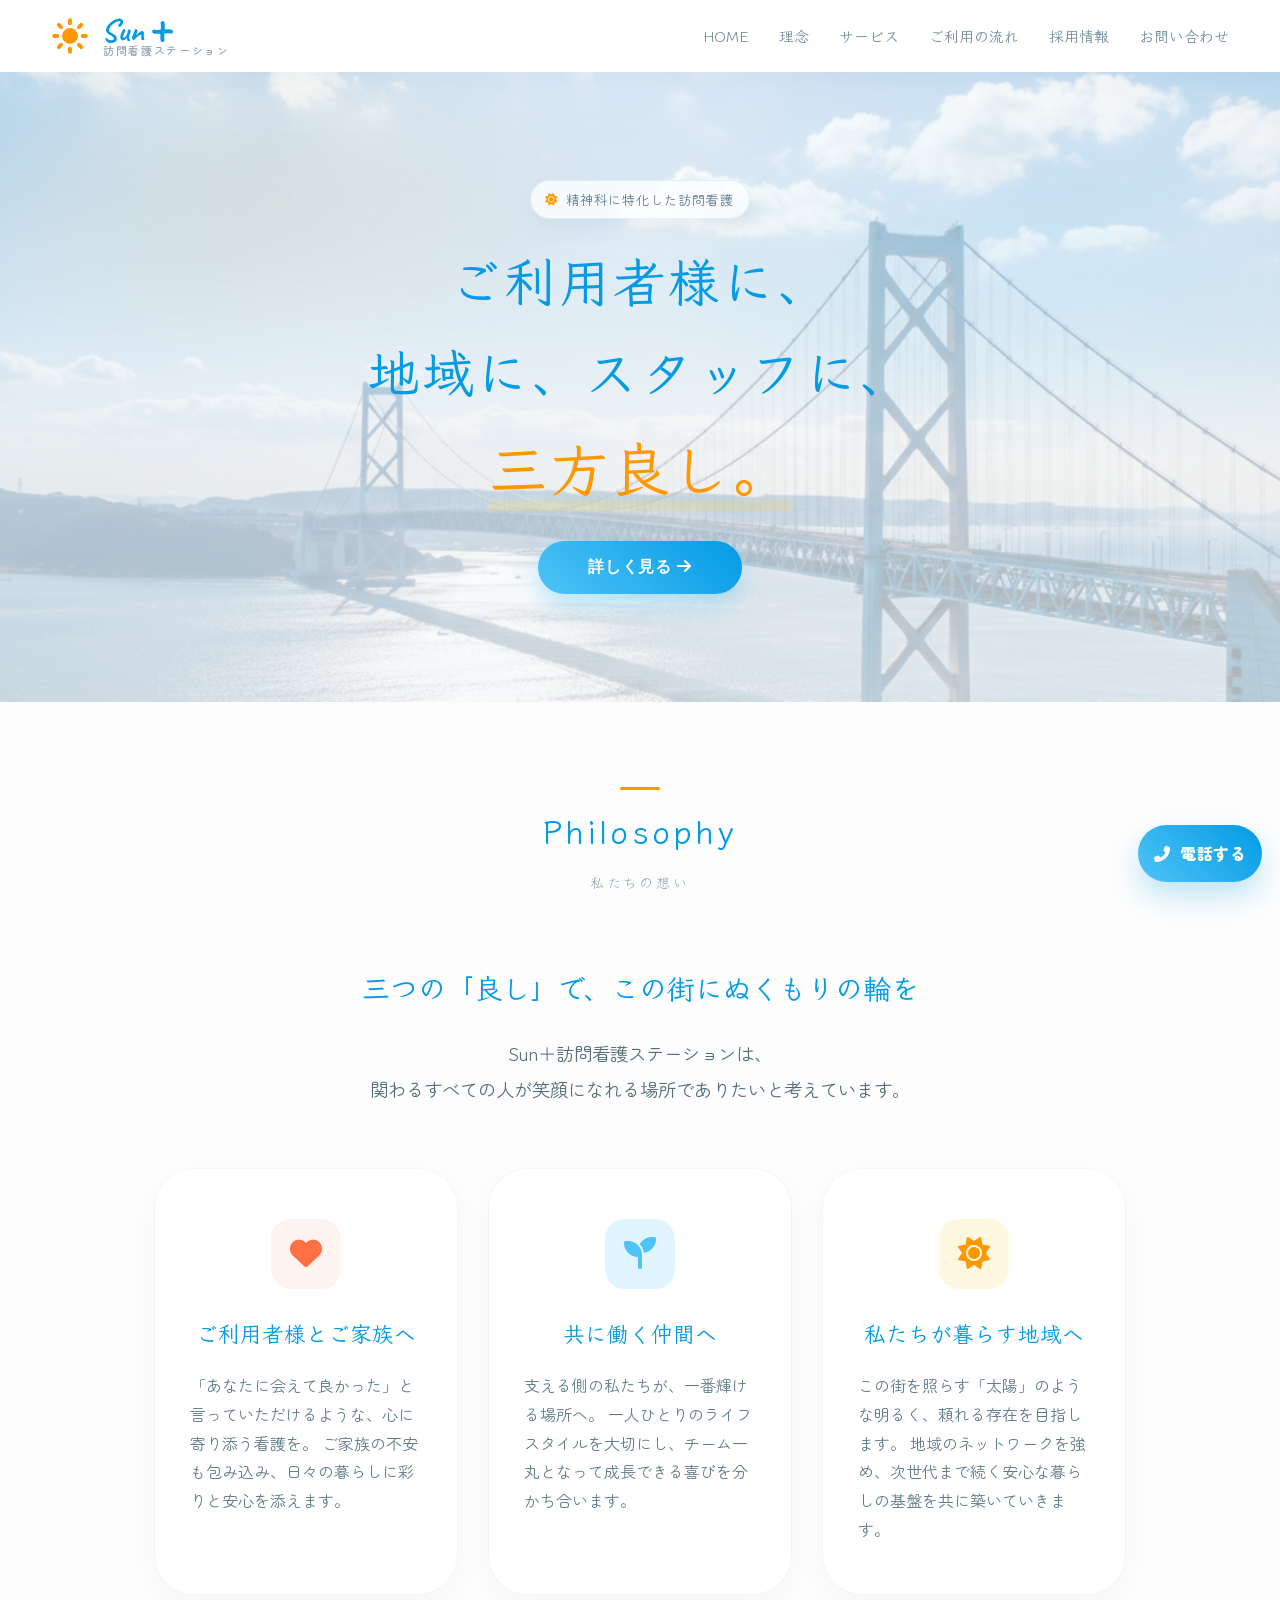
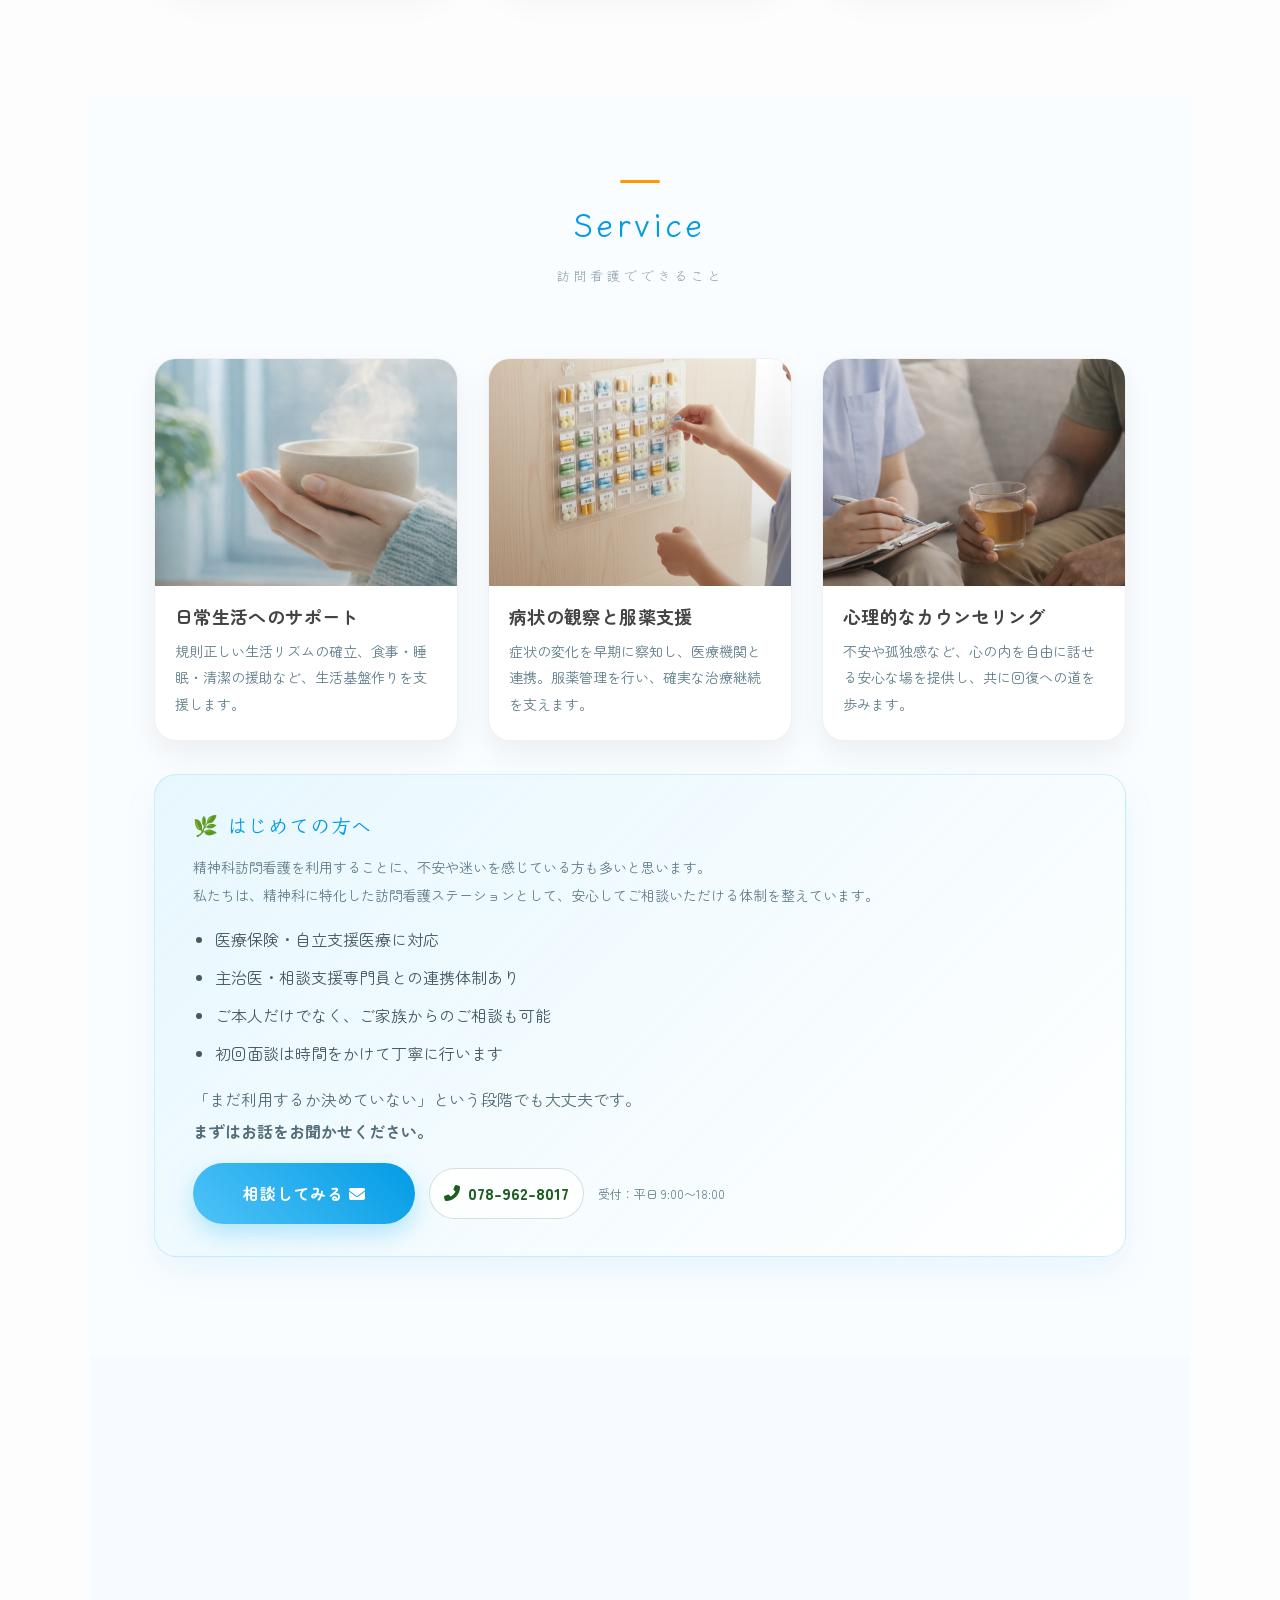
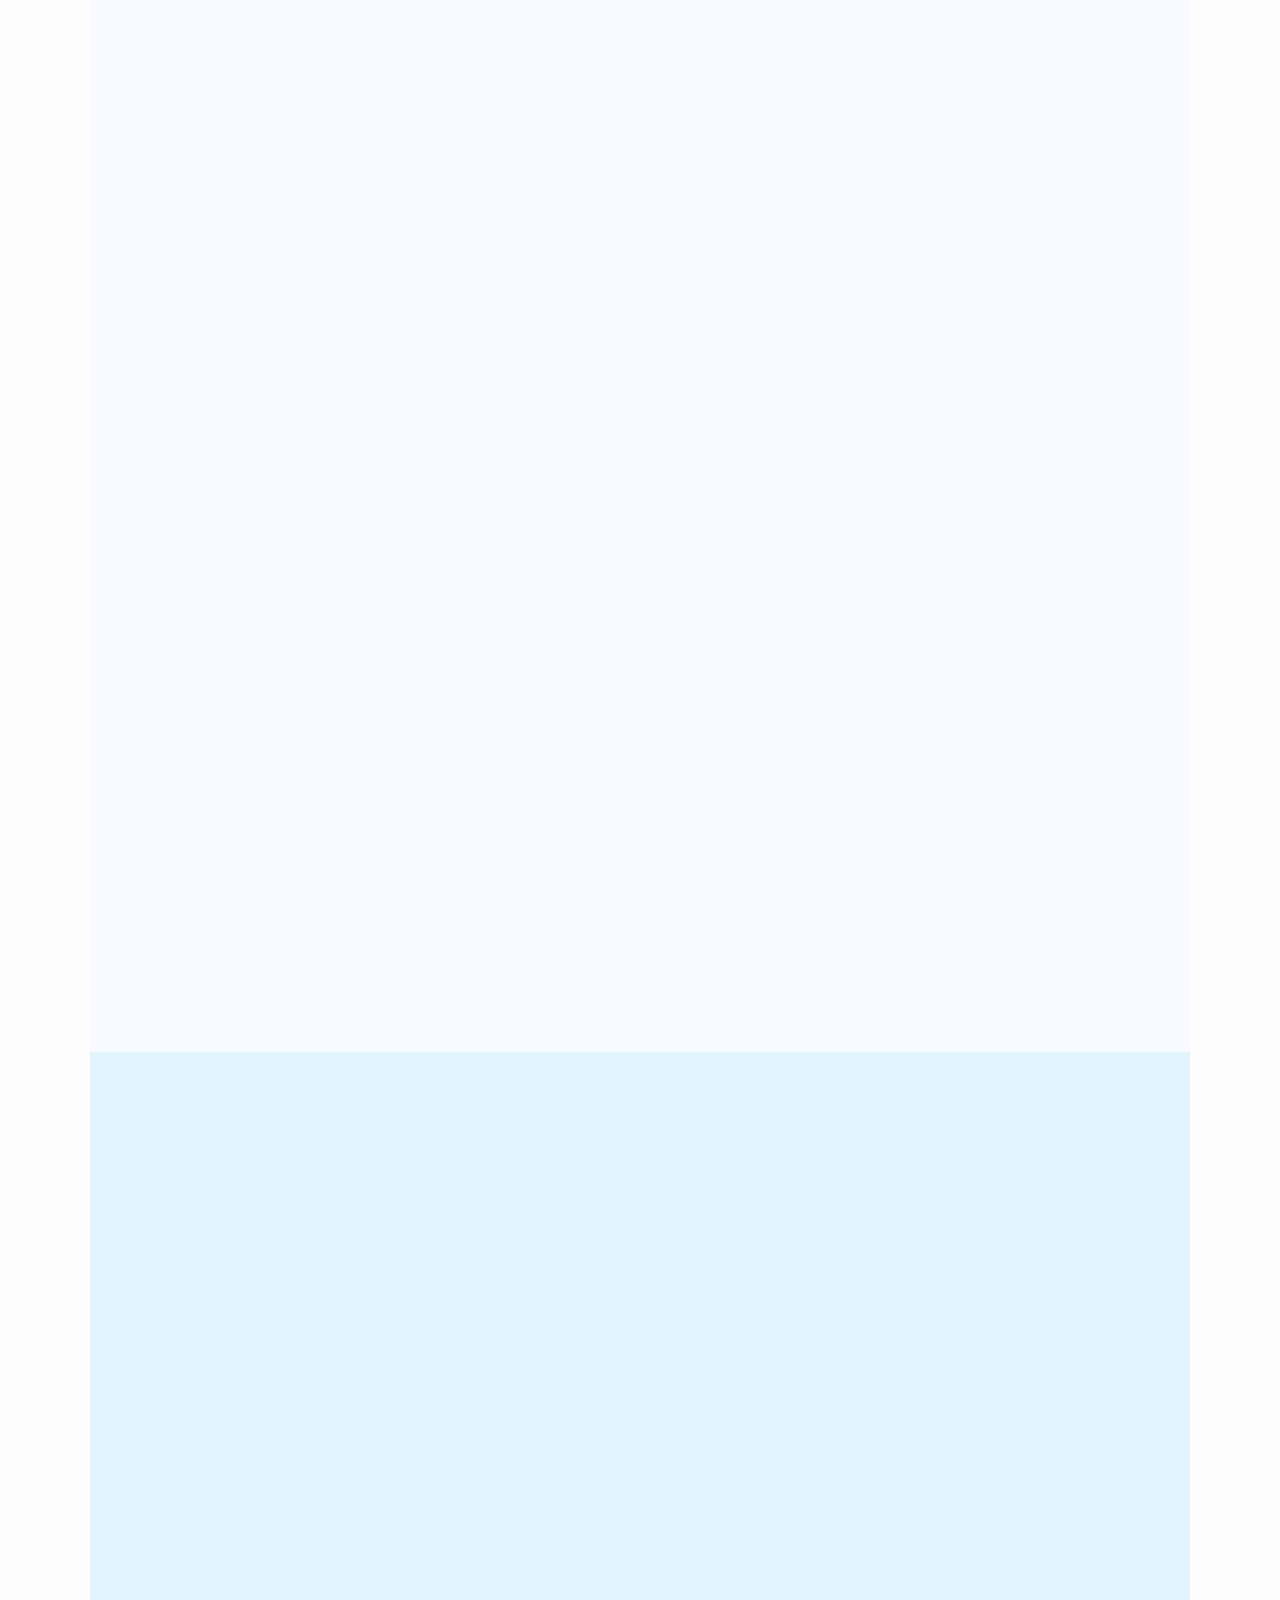
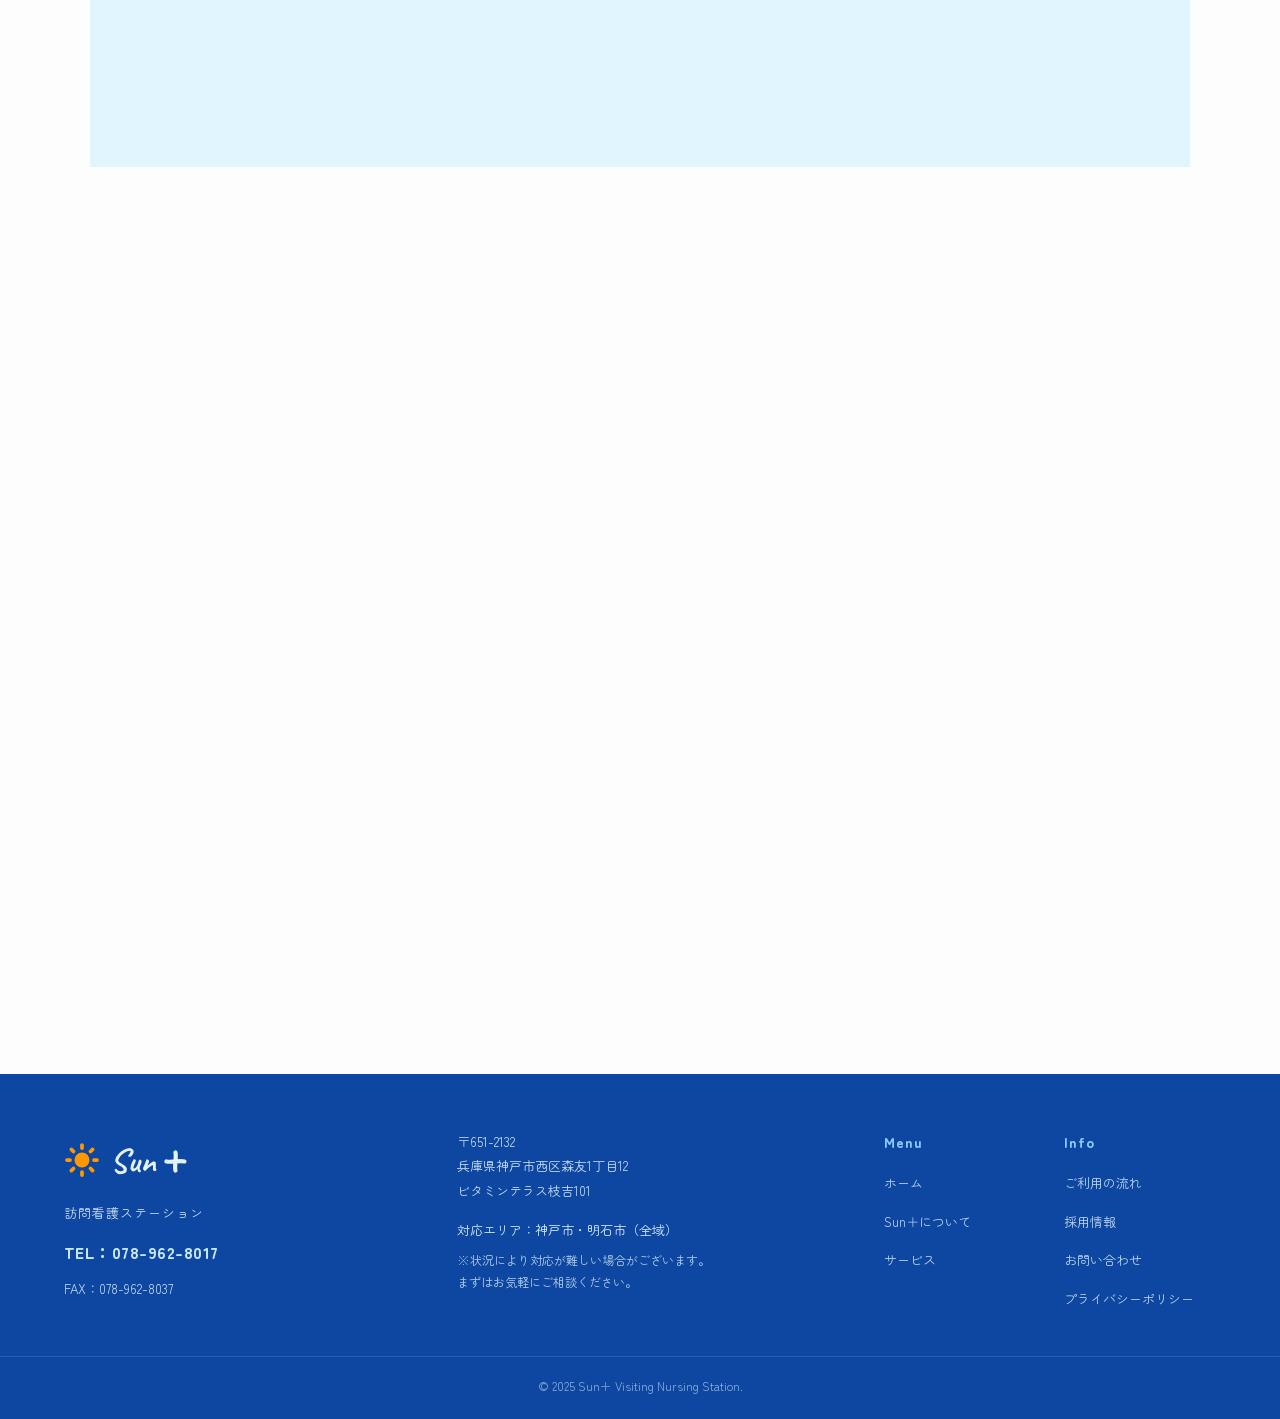
==== commit 4d6559d4: "Update index.html" ====
--- a/index.html
+++ b/index.html
@@ -1238,6 +1238,40 @@
   .contact-area{ padding:26px; }
   .tel-box, .contact-area .btn, .contact-form{ max-width:100%; }
 }
+    /* ===============================
+   Floating Call Button (Right Bottom)
+=============================== */
+.call-float{
+  position: fixed;
+  right: 18px;
+  bottom: 18px;
+  z-index: 3000;
+  display: inline-flex;
+  align-items: center;
+  gap: 10px;
+  padding: 14px 16px;
+  border-radius: 999px;
+  background: linear-gradient(45deg,var(--primary-color),var(--primary-dark));
+  color: #fff;
+  box-shadow: 0 14px 30px rgba(3,155,229,.25);
+  font-weight: 900;
+  letter-spacing: .03em;
+  text-decoration: none;
+  -webkit-tap-highlight-color: transparent;
+}
+
+.call-float i{ font-size: 16px; }
+
+.call-float:active{ transform: translateY(1px); }
+
+/* ✅ スマホは少し小さめ */
+@media (max-width:768px){
+  .call-float{
+    right: 14px;
+    bottom: 14px;
+    padding: 14px 14px;
+  }
+}
 </style>
 </head>
 
@@ -1824,6 +1858,11 @@
     <p class="footer-copy">&copy; 2025 Sun＋ Visiting Nursing Station.</p>
   </div>
 </footer>
+  <!-- ✅ 右下固定：電話ボタン -->
+<a href="tel:078-962-8017" class="call-float" aria-label="電話する（078-962-8017）">
+  <i class="fas fa-phone-alt" aria-hidden="true"></i>
+  <span>電話する</span>
+</a>
 
   <script>
     const hamburger = document.getElementById('hamburger');
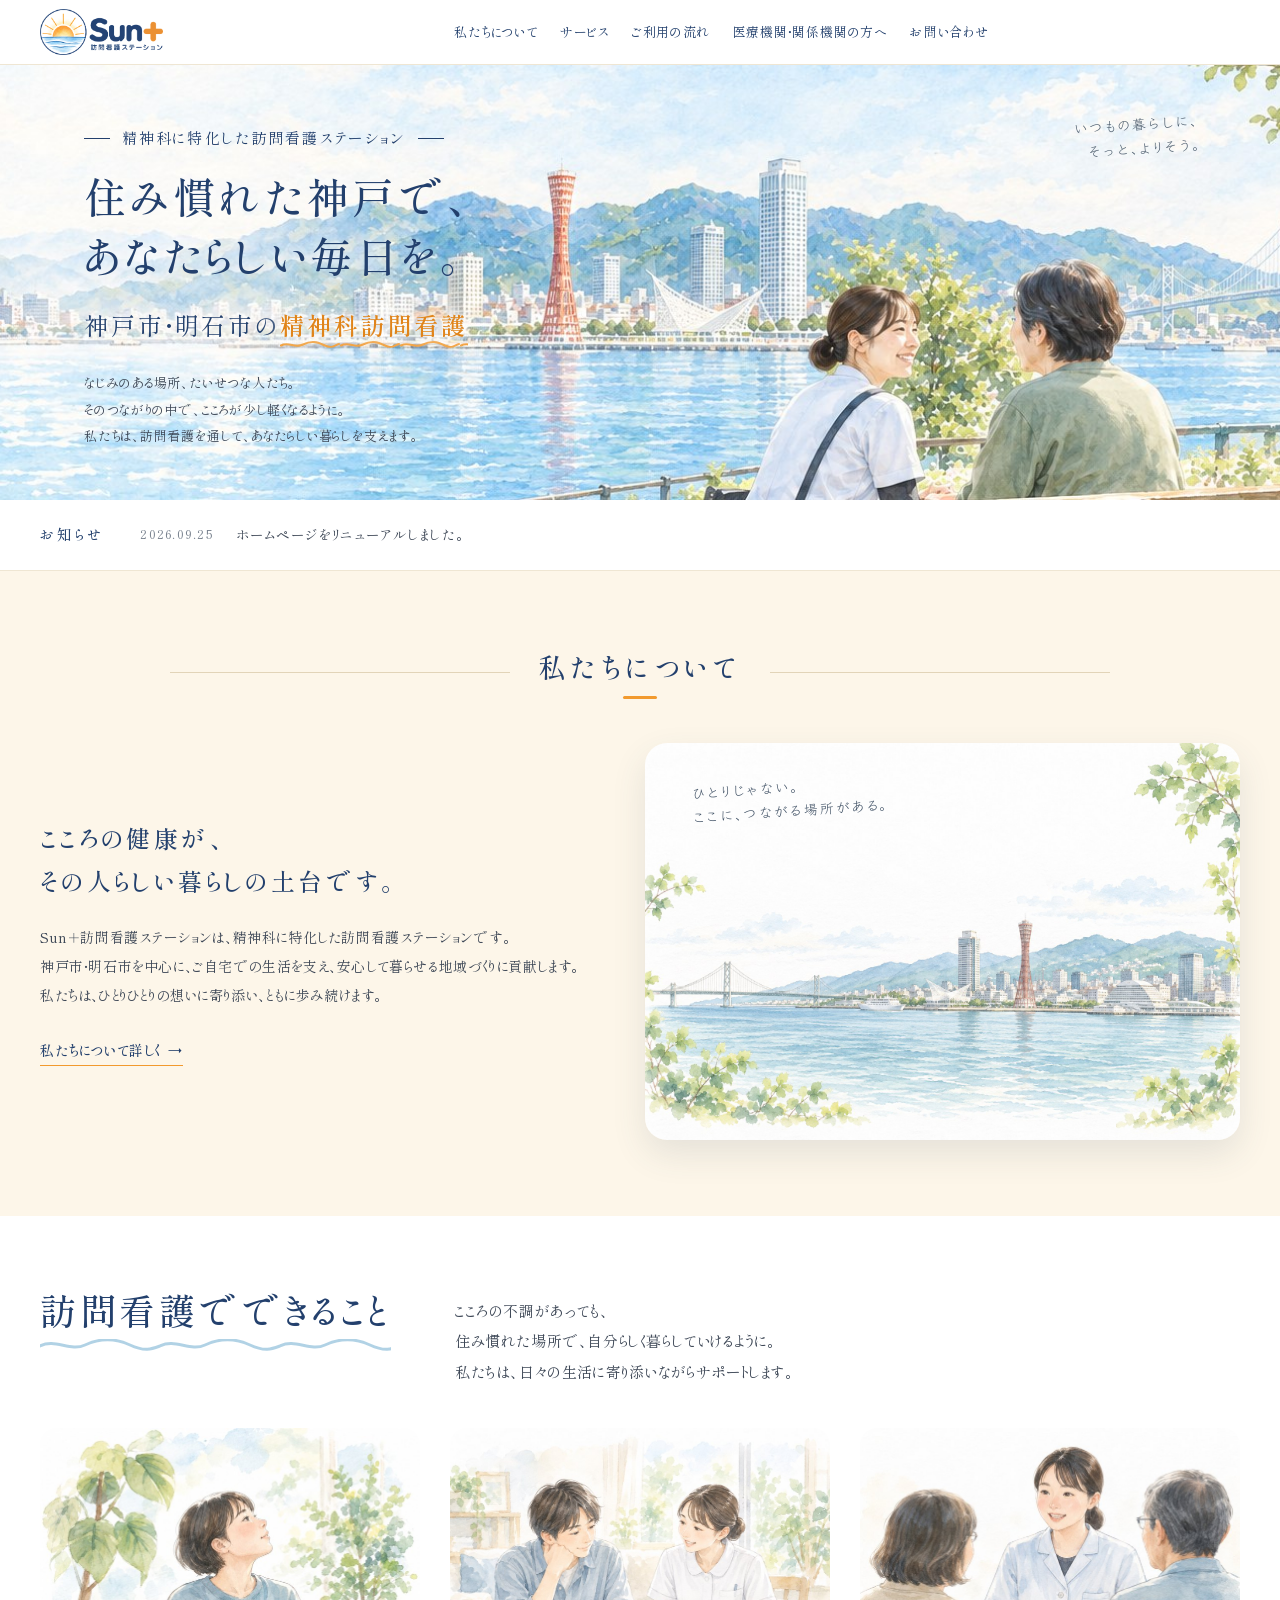
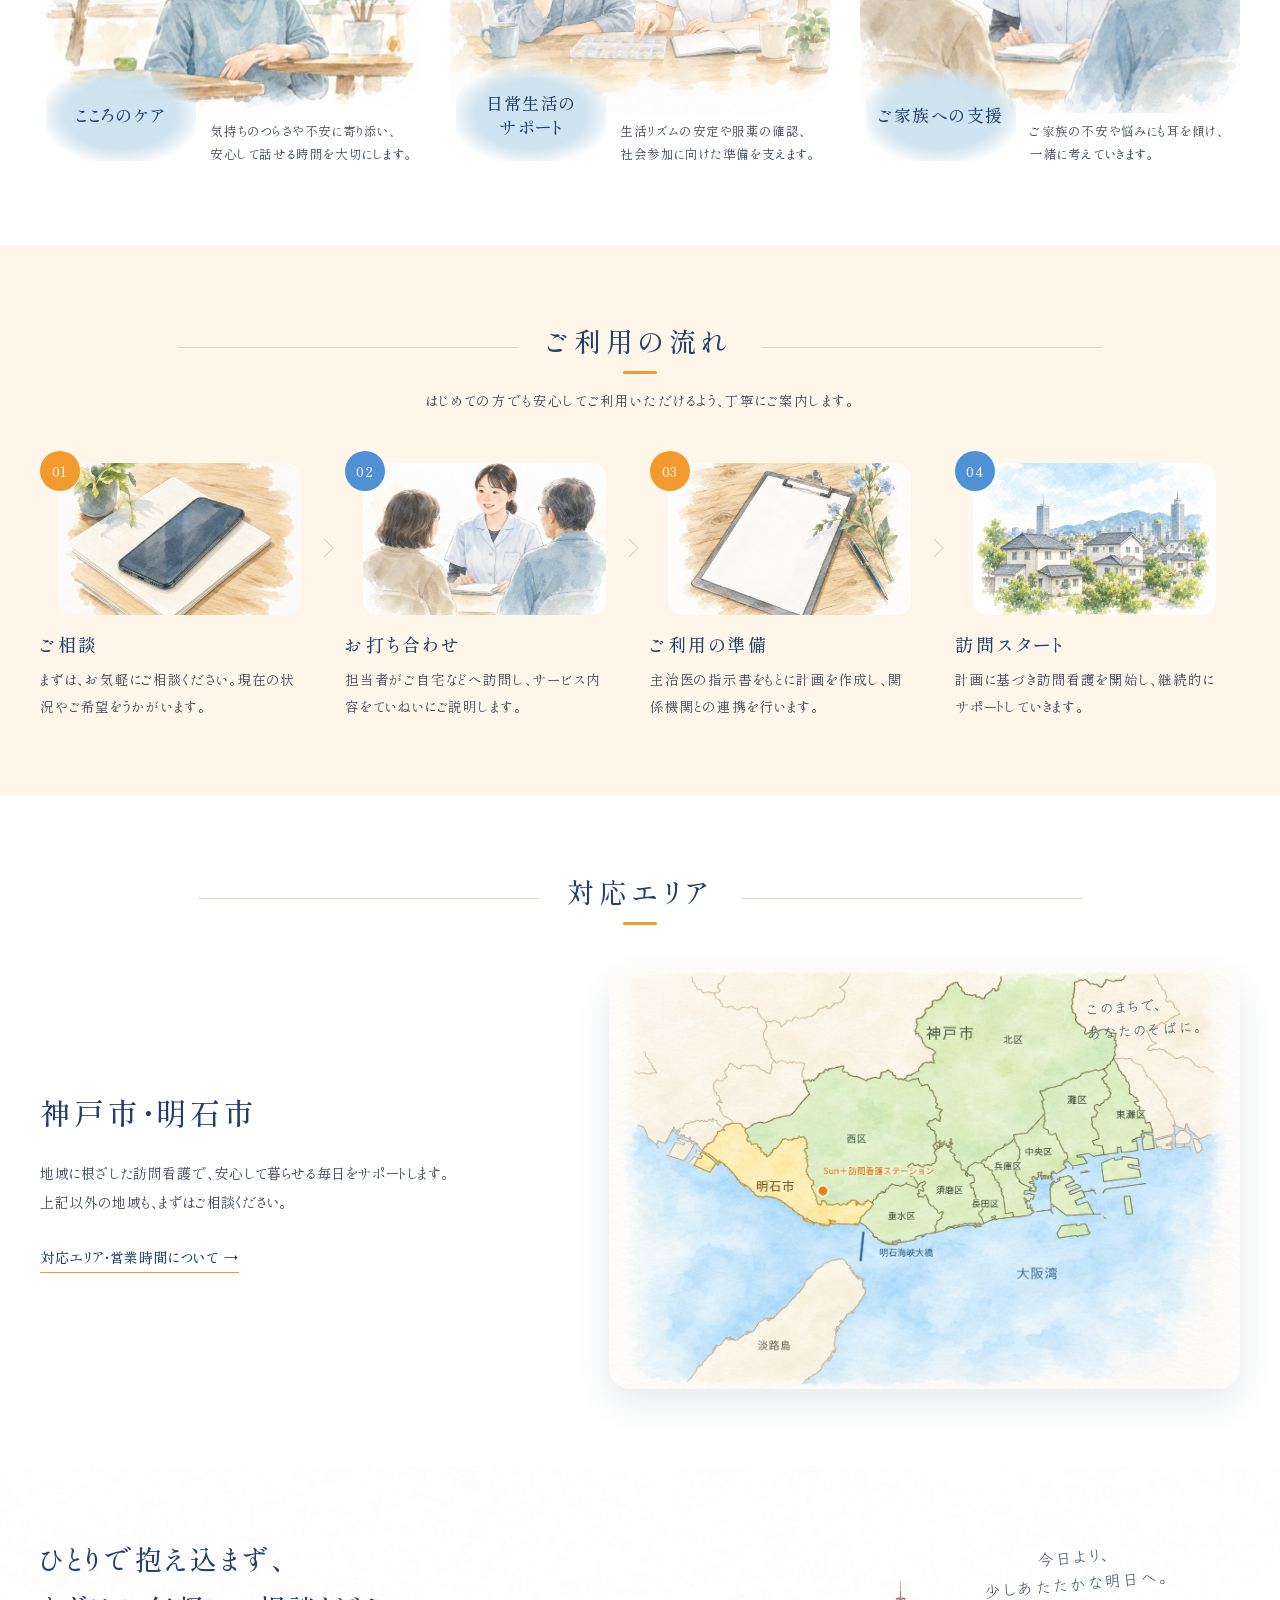
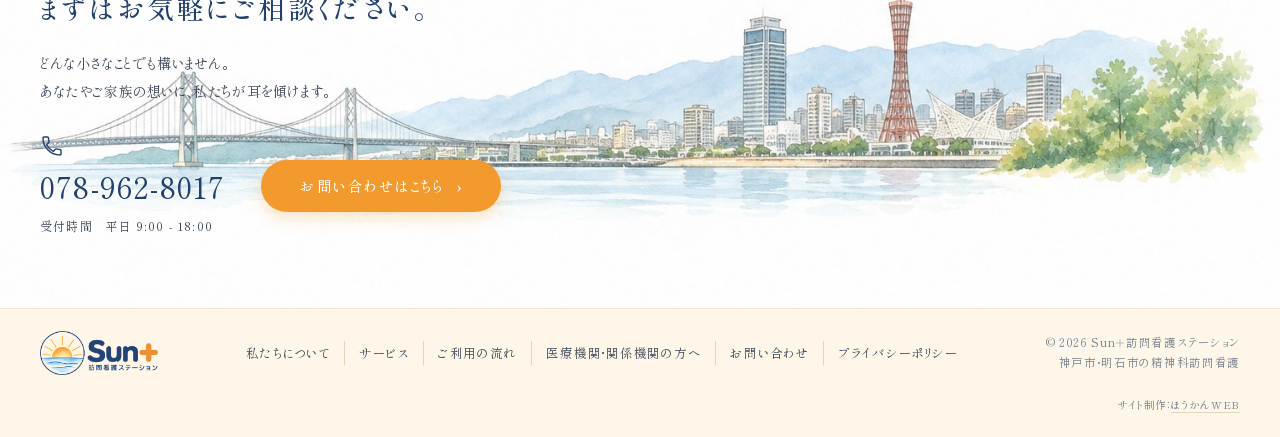
==== commit ea576104: "サイトリニューアル公開" ====
--- a/index.html
+++ b/index.html
@@ -1,1981 +1,170 @@
 <!DOCTYPE html>
 <html lang="ja">
 <head>
-  <meta charset="UTF-8" />
-  <meta name="google-site-verification" content="f2ndtCxcfdxLFwiQim5RIdiWnXa7Ow9Sj_DuHKhKxXM" />
-  <meta name="viewport" content="width=device-width, initial-scale=1.0" />
-
-  <title>精神科特化 Sun＋訪問看護ステーション｜神戸市・明石市</title>
-  <meta name="description" content="Sun＋（サンプラス）訪問看護ステーションは、神戸市・明石市を中心に精神科に特化した訪問看護を提供しています。こころの不安に寄り添い、ご自宅での暮らしをそっと支えます。" />
-
-  <!-- ✅ Hero画像を最優先で先読み（スマホで表示されやすく） -->
-  <link rel="preload" as="image" href="./hero-visit.jpg" fetchpriority="high">
-
-  <!-- アイコン -->
-  <link href="https://cdnjs.cloudflare.com/ajax/libs/font-awesome/6.4.0/css/all.min.css" rel="stylesheet" />
-
-  <!-- Google Fonts -->
-  <link rel="preconnect" href="https://fonts.googleapis.com" />
-  <link rel="preconnect" href="https://fonts.gstatic.com" crossorigin />
-  <link href="https://fonts.googleapis.com/css2?family=Caveat:wght@400..700&family=Klee+One:wght@400;600&family=Zen+Maru+Gothic:wght@400;500;700&display=swap" rel="stylesheet" />
-
-  <style>
-/* ===============================
-   Base
-=============================== */
-*{ box-sizing:border-box; margin:0; padding:0; }
-html{ scroll-behavior:smooth; }
-body{
-  font-family:"Zen Maru Gothic","Hiragino Maru Gothic ProN",Meiryo,sans-serif;
-  color:#444;
-  line-height:1.8;
-  background:#fdfdfd;
-  -webkit-font-smoothing:antialiased;
-  overflow-x:hidden;
-  position:relative;
-  min-height:100vh;
-  display:flex;
-  flex-direction:column;
-}
-a{ text-decoration:none; color:inherit; transition:.3s; }
-ul{ list-style:none; }
-
-/* ===============================
-   Variables
-=============================== */
-:root{
-  --primary-color:#4FC3F7;
-  --primary-dark:#039BE5;
-  --accent-color:#FF9800;
-  --bg-soft:#E1F5FE;
-  --text-color:#546E7A;
-  --step-bg:#F7FAFF;
-  --footer-bg:#0D47A1;
-  --footer-text:#E3F2FD;
-  --footer-link:#90CAF9;
-
-  --shadow-soft:0 12px 30px rgba(0,0,0,.06);
-  --shadow-mid:0 18px 45px rgba(3,155,229,.12);
-}
-
-/* ===============================
-   Motion
-=============================== */
-.fade-in-up{
-  opacity:0;
-  transform:translateY(30px);
-  transition:opacity .8s ease-out, transform .8s ease-out;
-  will-change:opacity,transform;
-}
-.fade-in-up.visible{ opacity:1; transform:translateY(0); }
-.delay-1{ transition-delay:.1s; }
-.delay-2{ transition-delay:.2s; }
-.delay-3{ transition-delay:.3s; }
-.delay-4{ transition-delay:.4s; }
-
-@keyframes spin-slow{
-  from{ transform:rotate(0deg); }
-  to{ transform:rotate(360deg); }
-}
-
-@media (prefers-reduced-motion:reduce){
-  html{ scroll-behavior:auto; }
-  .fade-in-up{ transition:none; transform:none; opacity:1; }
-  .sun-icon{ animation:none !important; }
-  .card,.btn,.philosophy-item{ transition:none !important; }
-}
-
-/* ===============================
-   Performance (optional)
-=============================== */
-.section{
-  content-visibility:auto;
-  contain-intrinsic-size:900px;
-}
-
-/* ===============================
-   Header / Navigation
-=============================== */
-header{
-  display:flex;
-  justify-content:space-between;
-  align-items:center;
-  padding:15px 4%;
-  background:rgba(255,255,255,.85);
-  position:sticky;
-  top:0;
-  z-index:1000;
-  box-shadow:0 4px 30px rgba(0,0,0,.03);
-  backdrop-filter:blur(10px);
-  -webkit-backdrop-filter:blur(10px);
-  border-bottom:1px solid rgba(255,255,255,.3);
-}
-
-.logo{
-  display:flex;
-  align-items:center;
-  gap:12px;
-  z-index:1001;
-  cursor:pointer;
-  user-select:none;
-}
-.sun-icon{
-  width:38px;
-  height:38px;
-  color:var(--accent-color);
-  flex-shrink:0;
-  animation:spin-slow 20s linear infinite;
-}
-
-.logo-text-group{
-  display:flex;
-  flex-direction:column;
-  justify-content:center;
-  line-height:1;
-}
-.brand-name{
-  font-family:"Caveat",cursive;
-  font-size:32px;
-  font-weight:700;
-  color:var(--primary-dark);
-  letter-spacing:.02em;
-}
-.brand-sub{
-  font-size:11px;
-  color:#90A4AE;
-  font-weight:500;
-  letter-spacing:.15em;
-  margin-top:-2px;
-  margin-left:2px;
-}
-
-/* Desktop nav */
-nav.desktop-nav ul{ display:flex; gap:30px; }
-nav.desktop-nav a{
-  font-size:15px;
-  font-weight:bold;
-  color:#78909C;
-  position:relative;
-  font-family:"Klee One",sans-serif;
-  cursor:pointer;
-}
-nav.desktop-nav a::after{
-  content:"";
-  position:absolute;
-  bottom:-5px;
-  left:0;
-  width:0%;
-  height:2px;
-  background:var(--primary-color);
-  transition:width .3s ease;
-  border-radius:2px;
-}
-nav.desktop-nav a:hover{ color:var(--primary-dark); }
-nav.desktop-nav a:hover::after{ width:100%; }
-
-/* Hamburger */
-.hamburger{
-  display:none;
-  cursor:pointer;
-  z-index:2000;
-  width:44px;
-  height:44px;
-  position:relative;
-  background:rgba(255,255,255,.5);
-  border-radius:50%;
-  backdrop-filter:blur(4px);
-  transition:.3s;
-}
-.hamburger span{
-  display:block;
-  width:22px;
-  height:2px;
-  background:var(--primary-dark);
-  position:absolute;
-  left:50%;
-  transform:translateX(-50%);
-  transition:all .4s cubic-bezier(.68,-.55,.265,1.55);
-  border-radius:2px;
-}
-.hamburger span:nth-child(1){ top:16px; }
-.hamburger span:nth-child(2){ top:22px; }
-.hamburger span:nth-child(3){ top:28px; }
-
-.hamburger.active span:nth-child(1){ top:22px; transform:translateX(-50%) rotate(45deg); }
-.hamburger.active span:nth-child(2){ opacity:0; transform:translateX(20px); }
-.hamburger.active span:nth-child(3){ top:22px; transform:translateX(-50%) rotate(-45deg); }
-
-/* Mobile overlay nav */
-.mobile-nav-overlay{
-  position:fixed;
-  inset:0;
-  width:100%;
-  height:100vh;
-  background:rgba(255,255,255,.8);
-  backdrop-filter:blur(20px);
-  -webkit-backdrop-filter:blur(20px);
-  z-index:1500;
-  display:flex;
-  justify-content:center;
-  align-items:center;
-  opacity:0;
-  visibility:hidden;
-  transition:all .5s ease;
-  clip-path:circle(0% at 90% 5%);
-}
-.mobile-nav-overlay.active{
-  opacity:1;
-  visibility:visible;
-  clip-path:circle(150% at 90% 5%);
-}
-.mobile-nav-content ul{
-  text-align:center;
-  display:flex;
-  flex-direction:column;
-  gap:30px;
-}
-.mobile-nav-content a{
-  font-size:20px;
-  font-weight:600;
-  color:var(--text-color);
-  font-family:"Klee One",sans-serif;
-  display:block;
-  transform:translateY(20px);
-  opacity:0;
-  transition:.4s ease;
-}
-.mobile-nav-overlay.active .mobile-nav-content a{
-  transform:translateY(0);
-  opacity:1;
-}
-.mobile-nav-overlay.active li:nth-child(1) a{ transition-delay:.1s; }
-.mobile-nav-overlay.active li:nth-child(2) a{ transition-delay:.15s; }
-.mobile-nav-overlay.active li:nth-child(3) a{ transition-delay:.2s; }
-.mobile-nav-overlay.active li:nth-child(4) a{ transition-delay:.25s; }
-.mobile-nav-overlay.active li:nth-child(5) a{ transition-delay:.3s; }
-.mobile-nav-overlay.active li:nth-child(6) a{ transition-delay:.35s; }
-
-/* ===============================
-   Common
-=============================== */
-.section{
-  padding:100px 5%;
-  max-width:1100px;
-  margin:0 auto;
-}
-.section-title{
-  text-align:center;
-  font-size:32px;
-  color:var(--primary-dark);
-  margin-bottom:70px;
-  font-weight:bold;
-  letter-spacing:.1em;
-  font-family:"Klee One",cursive;
-  position:relative;
-  display:block;
-}
-.section-title::before{
-  content:"";
-  position:absolute;
-  top:-15px;
-  left:50%;
-  transform:translateX(-50%);
-  width:40px;
-  height:3px;
-  background:var(--accent-color);
-  border-radius:3px;
-}
-.section-title span{
-  display:block;
-  font-size:14px;
-  color:#90A4AE;
-  margin-top:10px;
-  font-weight:normal;
-  letter-spacing:.2em;
-}
-
-.btn{
-  display:inline-block;
-  background:linear-gradient(45deg,var(--primary-color),var(--primary-dark));
-  color:#fff;
-  padding:16px 50px;
-  border-radius:50px;
-  font-weight:bold;
-  box-shadow:0 10px 25px rgba(79,195,247,.4);
-  font-size:16px;
-  border:none;
-  cursor:pointer;
-  letter-spacing:.05em;
-  position:relative;
-  z-index:10;
-  transition:all .3s ease;
-  white-space:nowrap;
-  text-align:center;
-}
-.btn:hover{
-  transform:translateY(-3px);
-  box-shadow:0 15px 35px rgba(3,155,229,.4);
-}
-
-/* ===============================
-   Hero
-=============================== */
-.hero{
-  background:linear-gradient(120deg,#E1F5FE 0%,#fff 100%);
-  height:70vh;
-  min-height:500px;
-  display:flex;
-  flex-direction:column;
-  justify-content:center;
-  align-items:center;
-  text-align:center;
-  padding:20px;
-  position:relative;
-  overflow:hidden;
-  isolation:isolate;
-}
-.hero-inner{
-  position:relative;
-  z-index:10;
-  text-align:center;
-  max-width:980px;
-  margin:0 auto;
-}
-.hero-badge{
-  display:inline-flex;
-  align-items:center;
-  justify-content:center;
-  gap:8px;
-  padding:7px 14px;
-  border-radius:999px;
-  background:rgba(255,255,255,.78);
-  border:1px solid rgba(3,155,229,.12);
-  color:#607D8B;
-  font-size:13px;
-  letter-spacing:.08em;
-  margin-bottom:14px;
-  box-shadow:0 10px 25px rgba(0,0,0,.04);
-  backdrop-filter:blur(8px);
-  -webkit-backdrop-filter:blur(8px);
-}
-.hero-badge i{ color:var(--accent-color); font-size:.95em; }
-
-.sp-br{ display:inline; }
-
-.hero-bg{
-  position:absolute;
-  inset:0;
-  width:100%;
-  height:100%;
-  object-fit:cover;
-  object-position:center;
-  opacity:.55;
-  z-index:0;
-  transform:translateZ(0);
-  backface-visibility:hidden;
-}
-.hero::after{
-  content:"";
-  position:absolute;
-  inset:0;
-  background:
-    radial-gradient(600px 280px at 20% 20%, rgba(255,152,0,.08), transparent 60%),
-    radial-gradient(640px 320px at 80% 30%, rgba(79,195,247,.10), transparent 60%),
-    linear-gradient(to bottom, rgba(255,255,255,.28), rgba(255,255,255,.42));
-  z-index:1;
-  pointer-events:none;
-}
-.hero h1{
-  font-size:clamp(26px,5.5vw,52px);
-  margin-bottom:24px;
-  color:var(--primary-dark);
-  line-height:1.75;
-  letter-spacing:.05em;
-  position:relative;
-  z-index:10;
-  font-family:"Klee One",cursive;
-}
-.hero h1 .highlight{
-  color:var(--accent-color);
-  font-weight:700;
-  position:relative;
-  display:inline-block;
-  font-size:1.12em;
-}
-.hero h1 .highlight::after{
-  content:"";
-  position:absolute;
-  bottom:5px;
-  left:0;
-  width:100%;
-  height:12px;
-  background:rgba(255,213,79,.18);
-  z-index:-1;
-  transform:skewX(-15deg);
-}
-
-/* ===============================
-   Service
-=============================== */
-.services{ background:#FAFDFF; }
-
-.service-grid{
-  display:grid;
-  grid-template-columns:repeat(auto-fit, minmax(280px,1fr));
-  gap:30px;
-  align-items:stretch;
-}
-.card{
-  background:#fff;
-  border-radius:22px;
-  overflow:hidden;
-  border:1px solid rgba(0,0,0,.06);
-  box-shadow:var(--shadow-soft);
-  transition:.4s;
-  display:flex;
-  flex-direction:column;
-  height:100%;
-}
-.card:hover{
-  transform:translateY(-8px);
-  box-shadow:0 20px 45px rgba(79,195,247,.18);
-}
-.card-img{
-  aspect-ratio:4/3;
-  overflow:hidden;
-  position:relative;
-  background:var(--bg-soft);
-}
-.card-img::after{
-  content:"";
-  position:absolute;
-  inset:0;
-  background:linear-gradient(to bottom, rgba(255,255,255,.05), rgba(0,0,0,.12));
-  pointer-events:none;
-}
-.card-img img{
-  width:100%;
-  height:100%;
-  object-fit:cover;
-  display:block;
-  transform:scale(1.02);
-  transition:transform .4s ease;
-  backface-visibility:hidden;
-}
-.card:hover .card-img img{ transform:scale(1.06); }
-
-.card-body{
-  padding:18px 20px 22px;
-  flex:1;
-  display:flex;
-  flex-direction:column;
-  gap:10px;
-}
-.card-title{
-  margin:0;
-  font-size:18px;
-  line-height:1.35;
-  letter-spacing:.02em;
-}
-.card-text{
-  margin:0;
-  font-size:14px;
-  line-height:1.9;
-  color:#607D8B;
-  display:-webkit-box;
-  -webkit-box-orient:vertical;
-  -webkit-line-clamp:3;
-  overflow:hidden;
-}
-.card:nth-child(1) .card-img{ background:#F1F8E9; }
-.card:nth-child(2) .card-img{ background:#FBE9E7; }
-.card:nth-child(3) .card-img{ background:#E3F2FD; }
-
-/* ===============================
-   First time box (FIX)
-=============================== */
-.first-time-box{
-  margin:34px auto 0; /* ✅中央寄せ */
-  width:100%;
-  max-width:980px;    /* ✅少し絞る */
-  background:linear-gradient(135deg, rgba(225,245,254,.75), rgba(255,255,255,.95));
-  border:1px solid rgba(79,195,247,.25);
-  border-radius:22px;
-  padding:32px 38px;  /* ✅左右余白UP */
-  box-shadow:0 14px 34px rgba(3,155,229,.08);
-}
-.first-time-title{
-  margin:0 0 10px;
-  font-size:20px;
-  color:var(--primary-dark);
-  font-family:"Klee One",cursive;
-  letter-spacing:.04em;
-}
-.first-time-lead{
-  margin:0 0 14px;
-  color:#607D8B;
-  font-size:14px;
-  line-height:2;
-}
-.first-time-list{
-  margin:0;
-  list-style:disc;     /* ✅箇条書きを復活 */
-  padding-left:22px;
-  color:#455A64;
-  line-height:2;
-}
-.first-time-list li{ margin:6px 0; }
-.first-time-cta{
-  margin:14px 0 16px;
-  color:#546E7A;
-  line-height:2;
-}
-.first-time-actions{
-  display:flex;
-  align-items:center;
-  gap:14px;
-  flex-wrap:wrap;
-}
-.first-time-tel{
-  display:inline-flex;
-  align-items:center;
-  gap:8px;
-  font-weight:900;
-  color:#1B5E20;
-  background:rgba(255,255,255,.85);
-  border:1px solid rgba(27,94,32,.18);
-  padding:10px 14px;
-  border-radius:999px;
-}
-.first-time-hours{
-  font-size:12px;
-  color:#607D8B;
-}
-
-/* ===============================
-   Philosophy
-=============================== */
-.philosophy-box{
-  text-align:center;
-  max-width:1100px;
-  margin:0 auto;
-}
-.philosophy-content h3{
-  font-size:clamp(22px,3vw,28px);
-  color:var(--primary-dark);
-  margin-bottom:25px;
-  font-family:"Klee One",cursive;
-  line-height:1.6;
-}
-.philosophy-lead{
-  font-size:1.15rem;
-  color:var(--text-color);
-  margin-bottom:60px;
-  line-height:2;
-}
-.philosophy-grid{
-  display:grid;
-  grid-template-columns:repeat(auto-fit, minmax(280px,1fr));
-  gap:30px;
-  margin-top:40px;
-}
-.philosophy-item{
-  background:#fff;
-  border-radius:40px;
-  padding:50px 35px;
-  text-align:center;
-  border:1px solid #f0f7fb;
-  transition:all .4s ease;
-  position:relative;
-  box-shadow:0 10px 30px rgba(0,0,0,.03);
-}
-.philosophy-item:hover{
-  transform:translateY(-12px);
-  border-color:var(--primary-color);
-  background:linear-gradient(to bottom,#fff,#f5fcff);
-}
-.philosophy-item::before{
-  font-family:"Font Awesome 6 Free";
-  font-weight:900;
-  display:inline-flex;
-  align-items:center;
-  justify-content:center;
-  margin-bottom:25px;
-  font-size:32px;
-  width:70px;
-  height:70px;
-  border-radius:20px;
-}
-.philosophy-item:nth-child(1)::before{ content:"\f004"; color:#FF7043; background:#FFF3F0; }
-.philosophy-item:nth-child(2)::before{ content:"\f4d8"; color:var(--primary-color); background:#E1F5FE; }
-.philosophy-item:nth-child(3)::before{ content:"\f185"; color:var(--accent-color); background:#FFF8E1; }
-.philosophy-item h4{
-  font-size:1.35rem;
-  color:var(--primary-dark);
-  margin-bottom:18px;
-  font-family:"Klee One",cursive;
-}
-.philosophy-item p{
-  font-size:1rem;
-  color:#607D8B;
-  text-align:left;
-  line-height:1.8;
-}
-
-/* ===============================
-   Flow
-=============================== */
-.steps{ background:var(--step-bg); }
-
-.step-container{
-  position:relative;
-  max-width:800px;
-  margin:0 auto;
-}
-.step-container::before{
-  content:"";
-  position:absolute;
-  left:50%;
-  transform:translateX(-50%);
-  top:20px;
-  width:4px;
-  background:#E1F5FE;
-  z-index:0;
-  border-radius:4px;
-  height:calc(100% - 40px);
-}
-.step-item{
-  display:flex;
-  align-items:center;
-  margin-bottom:70px;
-  position:relative;
-  z-index:1;
-}
-.step-item:last-child{ margin-bottom:0; }
-
-.step-icon-container{
-  width:50px;
-  height:50px;
-  position:absolute;
-  left:50%;
-  transform:translateX(-50%);
-  z-index:2;
-}
-.step-number{
-  width:50px;
-  height:50px;
-  background:var(--step-bg);
-  color:var(--primary-dark);
-  border-radius:50%;
-  display:flex;
-  align-items:center;
-  justify-content:center;
-  font-weight:bold;
-  font-size:20px;
-  font-family:"Klee One",sans-serif;
-  box-shadow:5px 5px 10px rgba(163,177,198,.3), -5px -5px 10px #fff;
-  border:2px solid #fff;
-  transition:.3s;
-}
-.step-item:hover .step-number{ transform:scale(1.15); color:var(--accent-color); }
-
-.step-icon{ display:none; }
-
-.step-content{
-  text-align:left;
-  background:#fff;
-  padding:25px 30px;
-  border-radius:16px;
-  box-shadow:0 10px 30px rgba(0,0,0,.05);
-  border-left:5px solid var(--accent-color);
-  width:calc(50% - 40px);
-  position:relative;
-  margin-left:calc(50% + 40px);
-  transition:.3s;
-}
-.step-item:nth-child(even) .step-content{
-  margin-left:0;
-  margin-right:calc(50% + 40px);
-  border-left:none;
-  border-right:5px solid var(--accent-color);
-}
-.step-content::before{
-  content:"";
-  position:absolute;
-  top:15px;
-  width:0;
-  height:0;
-  border-style:solid;
-}
-.step-item:nth-child(odd) .step-content::before{
-  left:-10px;
-  border-width:10px 10px 10px 0;
-  border-color:transparent #fff transparent transparent;
-}
-.step-item:nth-child(even) .step-content::before{
-  right:-10px;
-  border-width:10px 0 10px 10px;
-  border-color:transparent transparent transparent #fff;
-}
-.step-content h3{
-  font-size:19px;
-  color:var(--primary-dark);
-  margin-bottom:10px;
-  font-weight:bold;
-  display:flex;
-  align-items:center;
-  gap:10px;
-  font-family:"Klee One",cursive;
-}
-
-/* ===============================
-   Recruit
-=============================== */
-.recruit-section{
-  background:var(--bg-soft);
-  text-align:center;
-}
-.recruit-simple-box{
-  background:#fff;
-  padding:50px 30px;
-  border-radius:20px;
-  box-shadow:0 10px 30px rgba(3,155,229,.05);
-  border:1px solid #E1F5FE;
-}
-.recruit-simple-box h3{
-  font-size:24px;
-  color:var(--primary-dark);
-  margin-bottom:20px;
-  font-family:"Klee One",cursive;
-}
-.recruit-simple-box p{
-  font-size:16px;
-  color:#555;
-  margin-bottom:30px;
-  line-height:2;
-}
-
-/* ===============================
-   Contact / Access
-=============================== */
-.access-section{
-  max-width:1100px;
-  margin:0 auto;
-  display:grid;
-  grid-template-columns:1fr 1fr;
-  gap:40px;
-  align-items:start; /* ✅高さを無理に揃えない */
-}
-.info-item,
-.contact-area{
-  background:#fff;
-  border-radius:24px;
-  padding:40px;
-  box-shadow:0 10px 30px rgba(0,0,0,.05);
-  border:1px solid rgba(79,195,247,.15);
-  display:flex;
-  flex-direction:column;
-  justify-content:space-between;
-}
-.info-item{
-  align-self:start;
-  height:fit-content;
-}
-
-/* タイトル統一（Access / Contact） */
-.access-section .card-title{
-  font-size:22px;
-  font-weight:700;
-  color:var(--primary-dark);
-  margin-bottom:30px;
-  display:flex;
-  align-items:center;
-  gap:10px;
-  font-family:"Klee One",cursive;
-}
-.access-section .card-title i{ color:var(--accent-color); }
-
-/* Information blocks */
-.info-block{ margin-bottom:26px; }
-.info-label{
-  font-size:13px;
-  font-weight:600;
-  color:#78909C;
-  letter-spacing:.08em;
-  margin-bottom:6px;
-}
-.info-main{
-  font-size:17px;
-  font-weight:700;
-  color:var(--primary-dark);
-  margin-bottom:6px;
-  line-height:1.7;
-}
-.info-sub{
-  font-size:13px;
-  color:#607D8B;
-  line-height:1.8;
-}
-.area-main{
-  font-size:18px;
-  font-weight:700;
-  color:var(--primary-dark);
-  margin-bottom:6px;
-  letter-spacing:.05em;
-}
-.area-note{
-  font-size:13px;
-  color:#607D8B;
-  line-height:1.8;
-}
-
-/* Contact card */
-.contact-area{
-  position:relative;
-  text-align:center;
-  background:linear-gradient(135deg, rgba(225,245,254,.86), rgba(255,255,255,.92));
-  border:1px solid rgba(79,195,247,.28);
-  box-shadow:var(--shadow-mid);
-  overflow:hidden;
-  isolation:isolate;
-}
-.contact-area::after{
-  content:"";
-  position:absolute;
-  inset:0;
-  background:
-    radial-gradient(520px 240px at 15% 20%, rgba(79,195,247,.18), transparent 60%),
-    radial-gradient(520px 240px at 85% 25%, rgba(3,155,229,.10), transparent 60%),
-    linear-gradient(to bottom, rgba(255,255,255,.55), rgba(255,255,255,.78));
-  z-index:-1;
-  pointer-events:none;
-}
-.contact-area > p{
-  color:#607D8B;
-  font-weight:600;
-  margin-bottom:18px;
-}
-
-.tel-box{
-  display:flex;
-  flex-direction:column;
-  gap:10px;
-  align-items:center;
-  padding:18px 14px;
-  border-radius:18px;
-  border:1px solid rgba(3,155,229,.14);
-  background:rgba(255,255,255,.78);
-  box-shadow:0 10px 28px rgba(0,0,0,.06);
-  margin:16px auto 14px;
-  max-width:520px;
-  width:100%;
-}
-.tel-number{
-  font-size:22px;
-  font-weight:900;
-  letter-spacing:.03em;
-  color:#1B5E20;
-  display:inline-flex;
-  align-items:center;
-  gap:10px;
-}
-.tel-number i{ color:#2E7D32; }
-.tel-sub{
-  font-size:12px;
-  color:#607D8B;
-  line-height:1.6;
-}
-.contact-cta-row{
-  width:100%;
-  display:flex;
-  flex-direction:column;
-  align-items:center;
-  justify-content:center;
-  gap:12px;
-  margin-top:18px;
-}
-.contact-area button.btn{
-  -webkit-appearance:none;
-  appearance:none;
-}
-.contact-area .btn{
-  display:block;
-  width:100%;
-  max-width:520px;
-  margin:0 auto;
-}
-
-/* Contact form */
-.contact-form-wrapper{
-  display:none;
-  margin-top:20px;
-  animation:fadeInContact .35s ease forwards;
-  text-align:left;
-  width:100%;
-}
-@keyframes fadeInContact{
-  from{ opacity:0; transform:translateY(14px); }
-  to{ opacity:1; transform:translateY(0); }
-}
-.contact-form{
-  margin:8px auto 0;
-  padding:18px;
-  border-radius:18px;
-  background:rgba(255,255,255,.82);
-  border:1px solid rgba(3,155,229,.14);
-  box-shadow:0 10px 24px rgba(0,0,0,.06);
-  max-width:520px;
-  width:100%;
-}
-.contact-form input,
-.contact-form textarea{
-  width:100%;
-  padding:14px 16px;
-  margin-bottom:14px;
-  border-radius:12px;
-  border:1px solid rgba(0,0,0,.18);
-  background:#fff;
-  font-family:inherit;
-  font-size:14px;
-  outline:none;
-}
-.contact-form input:focus,
-.contact-form textarea:focus{
-  border-color:rgba(3,155,229,.7);
-  box-shadow:0 0 0 4px rgba(79,195,247,.18);
-}
-.contact-form textarea{ resize:vertical; }
-.form-note{
-  font-size:12px;
-  color:#666;
-  margin-top:10px;
-  text-align:center;
-}
-
-/* ===============================
-   Sub pages
-=============================== */
-.sub-page-header{
-  background:linear-gradient(120deg,var(--bg-soft) 0%,#fff 100%);
-  padding:80px 5% 60px;
-  text-align:center;
-}
-.sub-page-header h2{
-  font-family:"Klee One",cursive;
-  font-size:36px;
-  color:var(--primary-dark);
-  margin-bottom:20px;
-}
-.sub-page-content{
-  padding:60px 5%;
-  max-width:900px;
-  margin:0 auto;
-}
-
-.feature-box{
-  background:#fff;
-  border-radius:20px;
-  padding:40px;
-  margin-bottom:40px;
-  box-shadow:0 5px 25px rgba(0,0,0,.05);
-  border:1px solid #f0f0f0;
-}
-.feature-title{
-  font-size:22px;
-  color:var(--primary-dark);
-  border-bottom:2px solid var(--accent-color);
-  padding-bottom:10px;
-  margin-bottom:20px;
-  font-weight:bold;
-  font-family:"Klee One",cursive;
-}
-.qa-item{
-  margin-bottom:25px;
-  border-bottom:1px solid #eee;
-  padding-bottom:25px;
-}
-.qa-q{
-  font-weight:bold;
-  color:var(--primary-dark);
-  margin-bottom:10px;
-  display:flex;
-  align-items:center;
-}
-.qa-q::before{
-  content:"Q.";
-  font-size:20px;
-  color:var(--accent-color);
-  margin-right:10px;
-  font-family:"Caveat";
-}
-.qa-a{
-  padding-left:30px;
-  font-size:15px;
-  color:#666;
-}
-.policy-content h3{
-  font-size:18px;
-  margin:30px 0 15px;
-  color:#333;
-  border-left:4px solid var(--primary-color);
-  padding-left:10px;
-}
-.policy-content p{
-  margin-bottom:15px;
-  font-size:14px;
-  line-height:1.8;
-  color:#555;
-}
-
-/* ===============================
-   Footer
-=============================== */
-.site-footer{
-  background:var(--footer-bg);
-  color:var(--footer-text);
-  margin-top:auto;
-}
-.footer-v2{
-  padding:56px 5% 34px;
-  display:grid;
-  grid-template-columns:1.05fr 1.15fr 1fr;
-  gap:44px;
-  align-items:start;
-}
-.footer-v2 .footer-col{ min-width:0; }
-.footer-v2 .footer-logo{
-  display:flex;
-  align-items:center;
-  gap:10px;
-  margin-bottom:10px;
-}
-.footer-v2 .sun-icon{
-  width:36px;
-  height:36px;
-  flex-shrink:0;
-  animation:none;
-}
-.footer-v2 .footer-brand-name{
-  font-family:"Caveat",cursive;
-  font-size:34px;
-  font-weight:700;
-  letter-spacing:.02em;
-  display:inline-flex;
-  align-items:center;
-  gap:4px;
-  color:var(--footer-text);
-}
-.footer-v2 .plus-hand{
-  width:.85em;
-  height:.85em;
-  transform:translateY(1px);
-}
-.footer-v2 .footer-title{
-  font-size:13px;
-  opacity:.88;
-  letter-spacing:.08em;
-  margin:0 0 14px;
-}
-.footer-v2 .footer-contacts{
-  display:flex;
-  flex-direction:column;
-  gap:10px;
-  margin-top:6px;
-}
-.footer-v2 .tel-link{
-  display:inline-flex;
-  align-items:center;
-  font-weight:900;
-  letter-spacing:.03em;
-  color:#C8E6FF;
-}
-.footer-v2 .tel-link:hover{ color:#fff; }
-.footer-v2 .footer-fax{
-  font-size:13px;
-  opacity:.85;
-}
-.footer-v2 .footer-address{
-  font-size:13px;
-  opacity:.88;
-  line-height:1.9;
-  margin:0 0 14px;
-}
-.footer-v2 .footer-area{
-  font-size:13px;
-  margin:0 0 8px;
-  opacity:.95;
-}
-.footer-v2 .footer-note{
-  font-size:12px;
-  opacity:.78;
-  line-height:1.8;
-  margin:0;
-}
-.footer-v2 .footer-nav-grid{
-  display:grid;
-  grid-template-columns:1fr 1fr;
-  gap:28px;
-}
-.footer-v2 .footer-links h4{
-  font-size:14px;
-  color:var(--footer-link);
-  font-weight:800;
-  letter-spacing:.08em;
-  margin-bottom:12px;
-}
-.footer-v2 .footer-links a{
-  font-size:13px;
-  opacity:.82;
-  cursor:pointer;
-}
-.footer-v2 .footer-links a:hover{
-  opacity:1;
-  color:var(--accent-color);
-}
-.footer-v2 .footer-links li{ margin:10px 0; }
-
-.footer-v2-copy{
-  padding:18px 5% 22px;
-  border-top:1px solid rgba(255,255,255,.12);
-  text-align:center;
-}
-.footer-v2-copy .footer-copy{
-  font-size:12px;
-  opacity:.6;
-  margin:0;
-}
-
-/* ===============================
-   Responsive
-=============================== */
-@media (max-width:980px){
-  .footer-v2{
-    grid-template-columns:1fr;
-    gap:26px;
-    text-align:left;
-  }
-  .footer-v2 .footer-nav-grid{ grid-template-columns:1fr 1fr; }
-}
-
-@media (max-width:520px){
-  .footer-v2{ text-align:center; }
-  .footer-v2 .footer-logo{ justify-content:center; }
-  .footer-v2 .footer-contacts{ align-items:center; }
-  .footer-v2 .footer-nav-grid{ grid-template-columns:1fr; }
-  .footer-v2 .footer-links ul{ padding:0; }
-}
-
-@media (max-width:768px){
-  header{ padding:12px 5%; }
-  .brand-name{ font-size:28px; }
-  .brand-sub{ font-size:10px; }
-  .sun-icon{ width:32px; height:32px; }
-  nav.desktop-nav{ display:none; }
-  .hamburger{ display:block; }
-
-  .hero{ height:auto; padding:120px 20px 60px; min-height:520px; }
-  .section{ padding:60px 5%; }
-  .sp-br{ display:block; }
-
-  .hero h1{ font-size:clamp(22px,6vw,32px); line-height:1.75; }
-  .recruit-simple-box .btn{ padding:14px 34px; font-size:15px; }
-
-  /* Flow mobile */
-  .step-container{ max-width:100%; }
-  .step-container::before{ left:20px; top:0; height:calc(100% - 40px); transform:none; }
-  .step-item{ flex-direction:row; margin-bottom:40px; align-items:flex-start; }
-  .step-icon-container{
-    display:flex;
-    position:relative;
-    left:auto;
-    top:auto;
-    transform:none;
-    width:40px;
-    height:40px;
-    margin-right:15px;
-    flex-shrink:0;
-  }
-  .step-number{
-    width:40px;
-    height:40px;
-    font-size:16px;
-    background:#fff;
-    border:2px solid var(--primary-color);
-    z-index:2;
-  }
-  .step-content{
-    flex:1;
-    min-width:0;
-    width:auto;
-    margin:0 !important;
-    border:none;
-    padding:20px;
-    margin-top:-5px;
-  }
-  .step-content::before{
-    left:-10px !important;
-    top:15px;
-    border-width:10px 10px 10px 0 !important;
-    border-color:transparent #fff transparent transparent !important;
-    right:auto !important;
-  }
-  .step-item:nth-child(even) .step-content{ margin:0 !important; border:none; }
-  .step-content h3{ font-size:18px; }
-  .step-icon{ display:inline-block; color:var(--accent-color); font-size:20px; }
-
-  /* Access grid mobile */
-  .access-section{ grid-template-columns:1fr; gap:24px; }
-
-  /* First-time box mobile */
-  .first-time-box{
-    padding:22px 18px;
-    max-width:100%;
-  }
-  .first-time-actions .btn{ width:100%; max-width:520px; }
-  .first-time-tel{ width:100%; justify-content:center; }
-
-  /* Contact mobile */
-  .contact-area{ padding:26px; }
-  .tel-box, .contact-area .btn, .contact-form{ max-width:100%; }
-}
-    /* ===============================
-   Floating Call Button (Right Bottom)
-=============================== */
-.call-float{
-  position: fixed;
-  right: 18px;
-  bottom: 18px;
-  z-index: 3000;
-  display: inline-flex;
-  align-items: center;
-  gap: 10px;
-  padding: 14px 16px;
-  border-radius: 999px;
-  background: linear-gradient(45deg,var(--primary-color),var(--primary-dark));
-  color: #fff;
-  box-shadow: 0 14px 30px rgba(3,155,229,.25);
-  font-weight: 900;
-  letter-spacing: .03em;
-  text-decoration: none;
-  -webkit-tap-highlight-color: transparent;
-}
-
-.call-float i{ font-size: 16px; }
-
-.call-float:active{ transform: translateY(1px); }
-
-/* ✅ スマホは少し小さめ */
-@media (max-width:768px){
-  .call-float{
-    right: 14px;
-    bottom: 14px;
-    padding: 14px 14px;
-  }
-}
-</style>
+<meta charset="UTF-8">
+<meta name="viewport" content="width=device-width, initial-scale=1.0">
+<title>Sun＋訪問看護ステーション｜神戸市・明石市の精神科訪問看護</title>
+<meta name="description" content="神戸市・明石市の精神科に特化した訪問看護ステーション。こころの不調に寄り添い、住み慣れた街での暮らしを支えます。">
+<link rel="icon" href="assets/img/favicon.png" type="image/png">
+<link rel="apple-touch-icon" href="assets/img/favicon-180.png">
+<link rel="preconnect" href="https://fonts.googleapis.com">
+<link rel="preconnect" href="https://fonts.gstatic.com" crossorigin>
+<link href="https://fonts.googleapis.com/css2?family=Shippori+Mincho:wght@400;500;600&family=Klee+One:wght@400;600&display=swap" rel="stylesheet">
+<link rel="stylesheet" href="assets/css/style.css">
 </head>
-
-<body>
-  <!-- ヘッダー -->
-  <header>
-    <div class="logo" onclick="showPage('page-home')">
-      <svg class="sun-icon" viewBox="0 0 24 24" fill="none" xmlns="http://www.w3.org/2000/svg">
-        <circle cx="12" cy="12" r="5" fill="var(--accent-color)"/>
-        <path d="M12 2v2M12 20v2M4.93 4.93l1.41 1.41M17.66 17.66l1.41 1.41M2 12h2M20 12h2M4.93 19.07l1.41-1.41M17.66 6.34l1.41-1.41"
-              stroke="var(--accent-color)" stroke-width="2.5" stroke-linecap="round"/>
-      </svg>
-
-      <div class="logo-text-group">
-        <span class="brand-name" style="display:flex; align-items:center; gap:4px;">
-          Sun
-          <svg width="0.85em" height="0.85em" viewBox="0 0 24 24" fill="none"
-               xmlns="http://www.w3.org/2000/svg" style="transform: translateY(1px);">
-            <path d="M12 4.5 C 13 8, 11 16, 12 19.5 M4.5 12 C 8 13, 16 11, 19.5 12"
-                  stroke="currentColor" stroke-width="3.5" stroke-linecap="round" stroke-linejoin="round"/>
-          </svg>
-        </span>
-        <span class="brand-sub">訪問看護ステーション</span>
-      </div>
-    </div>
-
-    <nav class="desktop-nav">
-      <ul>
-        <li><a href="#home">HOME</a></li>
-        <li><a href="#philosophy">理念</a></li>
-        <li><a href="#service">サービス</a></li>
-        <li><a href="#flow">ご利用の流れ</a></li>
-        <li><a href="#recruit">採用情報</a></li>
-        <li><a href="#contact">お問い合わせ</a></li>
-      </ul>
-    </nav>
-
-    <div class="hamburger" id="hamburger" aria-label="メニューを開く" aria-expanded="false" role="button" tabindex="0">
-      <span></span><span></span><span></span>
-    </div>
-  </header>
-
-  <div class="mobile-nav-overlay" id="mobile-nav" aria-hidden="true">
-    <nav class="mobile-nav-content">
-      <ul>
-        <li><a href="#home">HOME</a></li>
-        <li><a href="#philosophy">理念</a></li>
-        <li><a href="#service">サービス</a></li>
-        <li><a href="#flow">ご利用の流れ</a></li>
-        <li><a href="#recruit">採用情報</a></li>
-        <li><a href="#contact">お問い合わせ</a></li>
-      </ul>
-    </nav>
+<body class="page-index">
+<header class="hdr">
+  <div class="hdr-in">
+    <a class="brand" href="index.html"><img class="logo" src="assets/img/logo_h.png" alt="Sun＋訪問看護ステーション" width="802" height="300"></a>
+    <nav class="gnav" aria-label="メインメニュー"><a href="about.html">私たちについて</a><a href="service.html">サービス</a><a href="flow.html">ご利用の流れ</a><a href="partner.html">医療機関・関係機関の方へ</a><a href="contact.html">お問い合わせ</a></nav>
+    <p class="hdr-tag">こころに寄り添い、<br>その人らしい暮らしをともに</p>
+    <button class="burger" type="button" aria-label="メニューを開く" aria-expanded="false" aria-controls="drawer"><span class="bars"><i></i><i></i><i></i></span><span class="lbl">メニュー</span></button>
   </div>
-
-  <!-- ================= ページコンテンツ ================= -->
-
-  <!-- 1. ホーム (LP) -->
-  <main id="page-home">
-    <!-- Hero -->
-    <section id="home" class="hero">
-      <img
-        class="hero-bg"
-        src="./hero-visit.jpg"
-        alt="訪問看護のイメージ"
-        width="1600"
-        height="900"
-        decoding="async"
-        fetchpriority="high"
-        loading="eager"
-      />
-
-      <div class="hero-inner">
-        <div class="hero-badge fade-in-up">
-          <i class="fas fa-sun" aria-hidden="true"></i>
-          精神科に特化した訪問看護
-        </div>
-
-        <h1 class="fade-in-up delay-1">
-          ご利用者様に、<br class="sp-br">
-          地域に、スタッフに、<br class="sp-br">
-          <span class="highlight">三方良し。</span>
-        </h1>
-
-        <button onclick="showPage('page-detail')" class="btn fade-in-up delay-3">
-          詳しく見る <i class="fas fa-arrow-right"></i>
-        </button>
-      </div>
-    </section>
-
-    <!-- Philosophy -->
-    <section id="philosophy" class="section fade-in-up">
-      <div class="section-title">Philosophy<span>私たちの想い</span></div>
-
-      <div class="philosophy-box">
-        <div class="philosophy-content">
-          <h3>三つの「良し」で、この街にぬくもりの輪を</h3>
-          <p class="philosophy-lead">
-            Sun＋訪問看護ステーションは、<br />
-            関わるすべての人が笑顔になれる場所でありたいと考えています。
-          </p>
-
-          <div class="philosophy-grid">
-            <div class="philosophy-item">
-              <h4>ご利用者様とご家族へ</h4>
-              <p>
-                「あなたに会えて良かった」と言っていただけるような、心に寄り添う看護を。
-                ご家族の不安も包み込み、日々の暮らしに彩りと安心を添えます。
-              </p>
-            </div>
-
-            <div class="philosophy-item">
-              <h4>共に働く仲間へ</h4>
-              <p>
-                支える側の私たちが、一番輝ける場所へ。
-                一人ひとりのライフスタイルを大切にし、チーム一丸となって成長できる喜びを分かち合います。
-              </p>
-            </div>
-
-            <div class="philosophy-item">
-              <h4>私たちが暮らす地域へ</h4>
-              <p>
-                この街を照らす「太陽」のような明るく、頼れる存在を目指します。
-                地域のネットワークを強め、次世代まで続く安心な暮らしの基盤を共に築いていきます。
-              </p>
-            </div>
-          </div>
-
-        </div>
-      </div>
-    </section>
-
-    <!-- Service -->
-    <section id="service" class="section services fade-in-up">
-      <div class="section-title">Service<span>訪問看護でできること</span></div>
-
-      <div class="service-grid">
-        <div class="card fade-in-up delay-1">
-          <div class="card-img">
-            <img
-              src="./service-daily.jpg"
-              loading="lazy"
-              decoding="async"
-              width="1200"
-              height="900"
-              alt="窓辺でコーヒーを持つ手元の写真"
-            />
-          </div>
-          <div class="card-body">
-            <h3 class="card-title">日常生活へのサポート</h3>
-            <p class="card-text">規則正しい生活リズムの確立、食事・睡眠・清潔の援助など、生活基盤作りを支援します。</p>
-          </div>
-        </div>
-
-        <div class="card fade-in-up delay-2">
-          <div class="card-img">
-            <img
-              src="./service-medical.jpg"
-              loading="lazy"
-              decoding="async"
-              width="1200"
-              height="900"
-              alt="配薬カレンダーの写真"
-            />
-          </div>
-          <div class="card-body">
-            <h3 class="card-title">病状の観察と服薬支援</h3>
-            <p class="card-text">症状の変化を早期に察知し、医療機関と連携。服薬管理を行い、確実な治療継続を支えます。</p>
-          </div>
-        </div>
-
-        <div class="card fade-in-up delay-3">
-          <div class="card-img">
-            <img
-              src="./service-mental.jpg"
-              loading="lazy"
-              decoding="async"
-              width="1200"
-              height="900"
-              alt="カウンセリングの写真"
-            />
-          </div>
-          <div class="card-body">
-            <h3 class="card-title">心理的なカウンセリング</h3>
-            <p class="card-text">不安や孤独感など、心の内を自由に話せる安心な場を提供し、共に回復への道を歩みます。</p>
-          </div>
-        </div>
-      </div>
-      <!-- ✅ はじめての方へ（安心材料ブロック） -->
-      <div class="first-time-box fade-in-up">
-        <h3 class="first-time-title">🌿 はじめての方へ</h3>
-
-        <p class="first-time-lead">
-          精神科訪問看護を利用することに、不安や迷いを感じている方も多いと思います。<br>
-          私たちは、精神科に特化した訪問看護ステーションとして、安心してご相談いただける体制を整えています。
-        </p>
-
-        <ul class="first-time-list">
-          <li>医療保険・自立支援医療に対応</li>
-          <li>主治医・相談支援専門員との連携体制あり</li>
-          <li>ご本人だけでなく、ご家族からのご相談も可能</li>
-          <li>初回面談は時間をかけて丁寧に行います</li>
-        </ul>
-
-        <p class="first-time-cta">
-          「まだ利用するか決めていない」という段階でも大丈夫です。<br>
-          <strong>まずはお話をお聞かせください。</strong>
-        </p>
-
-        <div class="first-time-actions">
-          <a href="#contact" class="btn">相談してみる <i class="fas fa-envelope"></i></a>
-          <a class="first-time-tel" href="tel:078-962-8017">
-            <i class="fas fa-phone-alt" aria-hidden="true"></i> 078-962-8017
-          </a>
-          <span class="first-time-hours">受付：平日 9:00〜18:00</span>
-        </div>
-      </div>
-    </section>
-
-    <!-- Flow -->
-    <section id="flow" class="section steps fade-in-up">
-      <div class="section-title">Flow<span>ご利用開始までの安心ステップ</span></div>
-
-      <div class="step-container">
-        <div class="step-item fade-in-up delay-1">
-          <div class="step-icon-container"><div class="step-number">1</div></div>
-          <div class="step-content">
-            <h3><i class="fas fa-comments step-icon"></i>ご相談・お問い合わせ</h3>
-            <p>お電話またはフォームからお気軽にご連絡ください。現在の状況やご希望をお伺いします。</p>
-          </div>
-        </div>
-
-        <div class="step-item fade-in-up delay-2">
-          <div class="step-icon-container"><div class="step-number">2</div></div>
-          <div class="step-content">
-            <h3><i class="fas fa-file-medical step-icon"></i>主治医からの指示書</h3>
-            <p>ご利用には「訪問看護指示書」が必要です。当ステーションから主治医へ依頼も可能です。</p>
-          </div>
-        </div>
-
-        <div class="step-item fade-in-up delay-3">
-          <div class="step-icon-container"><div class="step-number">3</div></div>
-          <div class="step-content">
-            <h3><i class="fas fa-file-signature step-icon"></i>ご説明・ご契約</h3>
-            <p>サービス内容や料金について詳しくご説明いたします。ご同意後に契約手続きを行います。</p>
-          </div>
-        </div>
-
-        <div class="step-item fade-in-up delay-4">
-          <div class="step-icon-container"><div class="step-number">4</div></div>
-          <div class="step-content">
-            <h3><i class="fas fa-heart step-icon"></i>訪問看護スタート</h3>
-            <p>ケアプランに基づき看護師が訪問します。信頼関係を大切にしながらサポートします。</p>
-          </div>
-        </div>
-      </div>
-    </section>
-
-    <!-- Recruit -->
-    <section id="recruit" class="section recruit-section fade-in-up">
-      <div class="section-title">Recruit<span>一緒に働く仲間を募集中</span></div>
-
-      <div class="recruit-simple-box">
-        <h3 class="fade-in-up">看護師（正社員・パート）募集中</h3>
-        <p class="fade-in-up delay-1">
-          私たちと一緒に、利用者様の「その人らしい生活」を支えませんか？<br />
-          精神科未経験の方や、子育て中の方も歓迎しております。<br />
-          勤務時間や条件など、まずはお気軽にご相談ください。
-        </p>
-
-        <a href="#contact" class="btn fade-in-up delay-2">採用の相談をする <i class="fas fa-envelope"></i></a>
-      </div>
-    </section>
-
-    <!-- Contact -->
-    <section id="contact" class="section"> <div class="section-title">Contact<span>お問い合わせ・アクセス</span></div>
-    <div class="access-section">
-
-  <div class="info-item fade-in-up delay-1">
-    <h3 class="card-title">
-      <i class="fas fa-map-marker-alt"></i> Access
-    </h3>
-
-    <div class="info-block">
-      <p class="info-label">所在地</p>
-      <p class="info-main">
-        〒651-2132<br>
-        兵庫県神戸市西区森友1丁目12<br>
-        ビタミンテラス枝吉101
-      </p>
-    </div>
-
-    <div class="info-block">
-      <p class="info-label">営業時間</p>
-      <p class="info-main">平日 9:00〜18:00</p>
-      <p class="info-sub">（休業日：土日祝）</p>
-    </div>
-
-    <div class="info-block">
-      <p class="info-label">対応エリア</p>
-      <p class="area-main">神戸市・明石市（全域）</p>
-      <p class="area-note">
-        ※状況により対応が難しい場合がございます。<br>
-        まずはお気軽にご相談ください。
-      </p>
-    </div>
-  </div>
-
-  <div class="contact-area fade-in-up delay-2">
-    <h3 class="card-title">
-      <i class="fas fa-envelope"></i> Contact
-    </h3>
-    <p>まずはお気軽に。状況を伺い、最適な流れをご案内します。</p>
-
-    <div class="tel-box" role="group" aria-label="電話でのお問い合わせ">
-      <div class="tel-number">
-        <i class="fas fa-phone-alt" aria-hidden="true"></i>
-        <a href="tel:078-962-8017" style="color:inherit;">078-962-8017</a>
-      </div>
-      <div class="tel-sub">
-        受付時間：平日 9:00〜18:00<br>
-        <span style="opacity:.85;">※緊急時は主治医・関係機関へご連絡ください</span>
-      </div>
-    </div>
-
-    <div class="contact-cta-row">
-      <button
-        class="btn"
-        type="button"
-        onclick="toggleContactForm()"
-        aria-controls="contact-form-wrapper"
-        aria-expanded="false"
-        id="contactFormToggleBtn"
-      >
-        お問い合わせ <i class="fas fa-envelope"></i>
-      </button>
-    </div>
-
-    <div id="contact-form-wrapper" class="contact-form-wrapper" aria-hidden="true">
-      <form class="contact-form" action="https://formspree.io/f/mykdnnqq" method="POST">
-        <input type="text" name="name" placeholder="お名前（例：山田 太郎）" required />
-        <input type="email" name="email" placeholder="メールアドレス" required />
-        <textarea name="message" rows="5" placeholder="ご相談内容をご自由にお書きください" required></textarea>
-
-        <input type="text" name="_gotcha" style="display:none" />
-        <input type="hidden" name="_subject" value="【Sun＋HP】お問い合わせが届きました" />
-
-        <button type="submit" class="btn" style="width:100%;">送信する</button>
-        <p class="form-note"></p>
-      </form>
-    </div>
-  </div>
-
-</div>
-    </section>
-  </main>
-
-<!-- 2. 詳細ページ -->
-<div id="page-detail" style="display: none;">
-  <div class="sub-page-header">
-    <h2>About Sun＋</h2>
-    <p>私たちについて、もっと詳しく</p>
-  </div>
-
-  <div class="sub-page-content fade-in-up">
-    <div class="feature-box">
-      <h3 class="feature-title">Sun＋について</h3>
-      <p style="max-width: 760px; margin: 0 auto; color: #607D8B; line-height: 2;">
-        Sun＋は、精神科に特化した訪問看護ステーションです。<br>
-        うつ・統合失調症・不安・依存など、心の不調を抱える方が、住み慣れたご自宅で<br>
-        「その人らしい暮らし」を続けられるよう、医療と生活の両面から支えます。<br><br>
-
-        私たちが大切にしているのは、“症状を治す”だけではなく、<br>
-        <strong>「今日を安心して終えられる」</strong>時間を、少しずつ増やしていくこと。<br>
-        体調、気分、睡眠、服薬、家族関係、孤独感――心の状態は生活と深くつながっています。<br>
-        だからこそSun＋は、対話を中心に、日常の整えを丁寧に伴走します。<br><br>
-
-        そして軸にあるのが、三つの「良し」。<br>
-        <strong>ご利用者様とご家族に良し</strong>、<strong>共に働く仲間に良し</strong>、<strong>地域に良し</strong>。<br>
-        この想いを、日々のケアの中で“具体的な行動”として積み重ねています。
-      </p>
-    </div>
-
-    <div class="feature-box">
-      <h3 class="feature-title">私たちが大切にしている3つのこと</h3>
-
-      <div style="margin-bottom: 30px;">
-        <h4 style="color: var(--primary-dark); font-weight: bold; margin-bottom: 10px;">
-          1. 心の声に、そっと耳を傾ける（対話中心のケア）
-        </h4>
-        <p style="font-size: 15px; color: #555; line-height: 1.9;">
-          精神科訪問看護で何より大切なのは、安心できる関係性です。<br>
-          その日の体調や気分、不安や迷い。言葉にならない気持ちも、急がず一緒に受け止めます。<br><br>
-          対話を軸にしながら、服薬状況や睡眠・食事などの日常も確認し、<br>
-          「今日はここまでできた」と感じられる小さな達成を積み重ねます。<br>
-          ご家族の不安や負担のご相談にも、丁寧に寄り添います。
-        </p>
-      </div>
-
-      <div style="margin-bottom: 30px;">
-        <h4 style="color: var(--primary-dark); font-weight: bold; margin-bottom: 10px;">
-          2. ひとりにしない支援（地域との連携）
-        </h4>
-        <p style="font-size: 15px; color: #555; line-height: 1.9;">
-          主治医や行政、相談支援専門員など、関係機関と連携しながら支援を行います。<br>
-          状態の変化を早めに共有し、必要な支援が途切れないよう調整します。<br><br>
-          利用者様が地域の中で孤立することなく、安心して暮らし続けられる環境づくりを大切にしています。
-        </p>
-      </div>
-
-      <div>
-        <h4 style="color: var(--primary-dark); font-weight: bold; margin-bottom: 10px;">
-          3. 支える人が、安心して働ける場所
-        </h4>
-        <p style="font-size: 15px; color: #555; line-height: 1.9;">
-          良い看護は、安心して働ける環境から生まれると考えています。<br>
-          スタッフ同士が相談しやすく、学び合えるチームづくりを大切にしています。<br><br>
-          精神科が初めての方も無理なく成長できるよう、同行訪問やケース共有を通じて丁寧にサポートします。
-        </p>
-      </div>
-    </div>
-
-    <div class="feature-box">
-      <h3 class="feature-title">よくあるご質問 (Q&A)</h3>
-
-      <div class="qa-item">
-        <p class="qa-q">訪問回数はどのくらいですか？</p>
-        <p class="qa-a">
-          主治医の指示書に基づき決定しますが、週1回〜3回程度が一般的です。病状に応じて柔軟に対応いたします。
-        </p>
-      </div>
-
-      <div class="qa-item">
-        <p class="qa-q">費用はどのくらいかかりますか？</p>
-        <p class="qa-a">
-          各種健康保険や自立支援医療制度が利用可能です。自立支援医療（精神通院）をご利用の場合、自己負担額は原則1割となります（所得に応じた上限あり）。
-        </p>
-      </div>
-
-      <div class="qa-item">
-        <p class="qa-q">家族への相談も可能ですか？</p>
-        <p class="qa-a">
-          もちろんです。ご本人様だけでなく、支えるご家族様の不安や悩みの相談にも応じ、レスパイト（休息）を含めた支援を行います。
-        </p>
-      </div>
-    </div>
-
-    <!-- ✅ CTA：フォームへ誘導（第一）＋メール（任意） -->
-    <div style="text-align: center; margin-top: 40px;">
-      <p style="margin-bottom: 18px; font-weight: bold;">
-        まずは一度、ご相談ください。
-      </p>
-
-      <!-- ✅ メイン：お問い合わせフォームへ（離脱が少ない） -->
-      <button
-        type="button"
-        class="btn"
-        onclick="showPage('page-home'); setTimeout(() => document.getElementById('contact').scrollIntoView({behavior:'smooth'}), 120)"
-      >
-        お問い合わせフォームへ進む
-      </button>
-
-      <!-- ✅ サブ：メールで送る（任意） -->
-      <div style="margin-top: 14px; font-size: 13px; opacity: .85;">
-        メールで送る場合：
-        <a
-          href="mailto:info@sunplus-kango.com?subject=訪問看護のご相談&body=【ご相談テンプレ】%0A%0Aお名前：%0A電話番号：%0Aご相談内容：%0A"
-          style="text-decoration: underline; color: inherit;"
-        >
-          t.sun3plus@gmail.com
-        </a>
-      </div>
-    </div>
-
+</header>
+<div class="drawer" id="drawer" aria-hidden="true">
+  <div class="drawer-in">
+    <button class="drawer-close" type="button" aria-label="メニューを閉じる">閉じる</button>
+    <nav class="dnav"><a href="index.html" class="on">ホーム</a><a href="about.html">私たちについて</a><a href="service.html">サービス</a><a href="flow.html">ご利用の流れ</a><a href="faq.html">よくあるご質問</a><a href="partner.html">医療機関・関係機関の方へ</a><a href="recruit.html">採用情報</a><a href="contact.html">お問い合わせ</a></nav>
+    <a class="dtel" href="tel:0789628017"><span class="num">078-962-8017</span><span class="sm">受付時間　平日 9:00 - 18:00</span></a>
   </div>
 </div>
+<main>
 
-  <!-- 3. プライバシーポリシー -->
-  <div id="page-privacy" style="display: none;">
-    <div class="sub-page-header">
-      <h2>Privacy Policy</h2>
-      <p>個人情報保護方針</p>
-    </div>
+<section class="hero">
+  <picture class="hero-img">
+    <source media="(max-width: 899px)" srcset="assets/img/hero_sp.jpg">
+    <img src="assets/img/hero_pc.jpg" alt="神戸の港を望むベンチで、看護師とご利用者が穏やかに語り合っている水彩イラスト" fetchpriority="high">
+  </picture>
+  <div class="hero-in">
+    <p class="hero-eye"><span class="lined">精神科に特化した訪問看護ステーション</span></p>
+    <h1><span class="pc">住み慣れた神戸で、<br>あなたらしい毎日を。</span><span class="sp">あなたらしい毎日を、<br>住み慣れた神戸で。</span></h1>
+    <p class="hero-sub">神戸市・明石市の<em>精神科訪問看護</em></p>
+    <p class="hero-body pc">なじみのある場所、たいせつな人たち。<br>そのつながりの中で、こころが少し軽くなるように。<br>私たちは、訪問看護を通して、あなたらしい暮らしを支えます。</p>
+    <p class="hero-body sp">こころの不調があっても、<br>住み慣れたこの街で、<br>自分らしく暮らしていけるように。<br>私たちは、あなたのそばで<br>支えていきます。</p>
+    <a class="btn sp" href="contact.html">ご相談・お問い合わせ<span class="ar" aria-hidden="true">→</span></a>
+  </div>
+  <p class="hand hero-hand pc">いつもの暮らしに、<br>そっと、よりそう。</p>
+  <p class="hand hero-hand sp">この街で、<br>また、笑顔で。</p>
+</section>
 
-    <div class="sub-page-content policy-content fade-in-up">
-      <p>Sun＋訪問看護ステーション（以下、「当ステーション」）は、利用者様の個人情報を適切に取り扱うことが重要な社会的責務であると認識し、以下の通りプライバシーポリシーを定めます。</p>
+<section class="news" id="news" hidden>
+  <div class="wrap news-in"><h2>お知らせ</h2><ul class="news-list"></ul></div>
+</section>
 
-      <h3>1. 個人情報の取得について</h3>
-      <p>当ステーションは、業務上必要な範囲内で、かつ適法で公正な手段により個人情報を取得します。</p>
-
-      <h3>2. 個人情報の利用目的</h3>
-      <p>取得した個人情報は、訪問看護サービスの提供、医療保険事務、関係機関との連携、その他業務遂行に必要な範囲でのみ利用いたします。</p>
-
-      <h3>3. 個人情報の第三者提供</h3>
-      <p>法令に基づく場合や、人の生命・身体の保護のために必要がある場合を除き、事前にご本人の同意を得ることなく第三者に提供することはありません。</p>
-
-      <h3>4. 個人情報の管理</h3>
-      <p>個人情報の漏洩、滅失、毀損などを防止するため、適切な安全管理措置を講じます。また、職員に対する教育・啓発活動を実施し、個人情報の保護に努めます。</p>
-
-      <h3>5. お問い合わせ窓口</h3>
-      <p>個人情報の取り扱いに関するお問い合わせは、下記窓口までご連絡ください。<br />
-        <strong>Sun＋ 訪問看護ステーション 管理者</strong><br />
-        電話：078-962-8017
-      </p>
-
-      <div style="text-align: center; margin-top: 50px;">
-        <button onclick="showPage('page-home')" class="btn" style="background: #ccc; box-shadow: none;">ホームへ戻る</button>
+<section class="sec about-home">
+  <div class="wrap">
+    <h2 class="sec-t"><span>私たちについて</span></h2>
+    <div class="about-grid">
+      <div class="about-txt sr">
+        <h3>こころの健康が、<br>その人らしい暮らしの土台です。</h3>
+        <p>Sun＋訪問看護ステーションは、精神科に特化した訪問看護ステーションです。<br class="pc">神戸市・明石市を中心に、ご自宅での生活を支え、安心して暮らせる地域づくりに貢献します。<br class="pc">私たちは、ひとりひとりの想いに寄り添い、ともに歩み続けます。</p>
+        <a class="tlink" href="about.html">私たちについて詳しく<span class="ar" aria-hidden="true">→</span></a>
+      </div>
+      <div class="about-fig-home sr">
+        <img src="assets/img/port_scene.jpg" alt="神戸の港と街並みの水彩イラスト" loading="lazy">
+        <p class="hand fig-hand">ひとりじゃない。<br>ここに、つながる場所がある。</p>
       </div>
     </div>
   </div>
+</section>
 
-<!-- フッター -->
-<footer class="site-footer">
-  <div class="footer-v2 footer-container">
+<section class="sec can">
+  <div class="wrap">
+    <div class="can-head">
+      <h2 class="can-t"><span>訪問看護でできること</span></h2>
+      <p class="can-lead">こころの不調があっても、<br>住み慣れた場所で、自分らしく暮らしていけるように。<br>私たちは、日々の生活に寄り添いながらサポートします。</p>
+    </div>
+    <div class="can-grid">
+      <a class="can-item sr" href="service.html#heart">
+        <img src="assets/img/svc_heart.jpg" alt="窓辺で穏やかに過ごす人の水彩イラスト" loading="lazy">
+        <div class="can-cap"><span class="blob">こころのケア</span><p>気持ちのつらさや不安に寄り添い、<br>安心して話せる時間を大切にします。</p></div>
+      </a>
+      <a class="can-item sr" href="service.html#life">
+        <img src="assets/img/svc_life.jpg" alt="窓辺のテーブルとカップの水彩イラスト" loading="lazy">
+        <div class="can-cap"><span class="blob">日常生活の<br>サポート</span><p>生活リズムの安定や服薬の確認、<br>社会参加に向けた準備を支えます。</p></div>
+      </a>
+      <a class="can-item sr" href="service.html#family">
+        <img src="assets/img/svc_family.jpg" alt="看護師がご家族と話している水彩イラスト" loading="lazy">
+        <div class="can-cap"><span class="blob">ご家族への支援</span><p>ご家族の不安や悩みにも耳を傾け、<br>一緒に考えていきます。</p></div>
+      </a>
+    </div>
+  </div>
+</section>
 
-    <!-- 左：ロゴ＋TEL/FAX -->
-    <div class="footer-col">
-      <div class="footer-logo">
-        <svg class="sun-icon" viewBox="0 0 24 24" fill="none" xmlns="http://www.w3.org/2000/svg">
-          <circle cx="12" cy="12" r="5" fill="var(--accent-color)"/>
-          <path d="M12 2v2M12 20v2M4.93 4.93l1.41 1.41M17.66 17.66l1.41 1.41M2 12h2M20 12h2M4.93 19.07l1.41-1.41M17.66 6.34l1.41-1.41"
-                stroke="var(--accent-color)" stroke-width="2.5" stroke-linecap="round"/>
-        </svg>
+<section class="sec flow">
+  <div class="wrap">
+    <h2 class="sec-t"><span><span class="pc">ご利用の流れ</span><span class="sp">ご利用までの流れ</span></span></h2>
+    <p class="sec-lead pc">はじめての方でも安心してご利用いただけるよう、丁寧にご案内します。</p>
+    <p class="sec-lead sp">はじめての方でも安心してご利用いただけるよう、<br>シンプルな流れでご案内しています。</p>
+    <ol class="flow-grid four pc">
+      <li class="sr"><span class="no">01</span><img src="assets/img/flow_tel.jpg" alt="" loading="lazy"><div><h3>ご相談</h3><p>まずは、お気軽にご相談ください。現在の状況やご希望をうかがいます。</p></div></li>
+      <li class="sr"><span class="no">02</span><img src="assets/img/svc_family.jpg" alt="" loading="lazy"><div><h3>お打ち合わせ</h3><p>担当者がご自宅などへ訪問し、サービス内容をていねいにご説明します。</p></div></li>
+      <li class="sr"><span class="no">03</span><img src="assets/img/flow_doc.jpg" alt="" loading="lazy"><div><h3>ご利用の準備</h3><p>主治医の指示書をもとに計画を作成し、関係機関との連携を行います。</p></div></li>
+      <li class="sr"><span class="no">04</span><img src="assets/img/flow_town.jpg" alt="" loading="lazy"><div><h3>訪問スタート</h3><p>計画に基づき訪問看護を開始し、継続的にサポートしていきます。</p></div></li>
+    </ol>
+    <div class="flow-sp sp">
+      <ol class="flow-steps">
+        <li class="sr"><span class="num">01</span><div><h3>ご相談</h3><p>まずは、お電話またはお問い合わせフォームからお気軽にご相談ください。</p></div></li>
+        <li class="sr"><span class="num">02</span><div><h3>お打ち合わせ</h3><p>スタッフがご自宅に訪問し、現在の状況やご希望をうかがいます。</p></div></li>
+        <li class="sr"><span class="num">03</span><div><h3>ご利用の準備</h3><p>主治医の指示書をもとに計画を作成し、関係機関と連携します。</p></div></li>
+        <li class="sr"><span class="num">04</span><div><h3>訪問スタート</h3><p>ご本人・ご家族の同意のもと訪問看護を開始し、安心して暮らせる毎日を支えます。</p></div></li>
+      </ol>
+      <div class="flow-deco" aria-hidden="true"><img src="assets/img/sprig_deco.png" alt="" loading="lazy"><p class="hand">一歩ずつ、<br>あなたらしい<br>暮らしへ。</p></div>
+    </div>
+  </div>
+</section>
 
-        <span class="footer-brand-name">
-          Sun
-          <svg class="plus-hand" viewBox="0 0 24 24" fill="none" xmlns="http://www.w3.org/2000/svg" aria-hidden="true">
-            <path d="M12 4.5 C 13 8, 11 16, 12 19.5 M4.5 12 C 8 13, 16 11, 19.5 12"
-                  stroke="currentColor" stroke-width="3.5" stroke-linecap="round" stroke-linejoin="round"/>
-          </svg>
-        </span>
+<section class="sec area-home">
+  <div class="wrap">
+    <h2 class="sec-t"><span>対応エリア</span></h2>
+    <div class="area-grid">
+      <div class="area-txt sr">
+        <h3>神戸市・明石市</h3>
+        <p>地域に根ざした訪問看護で、安心して暮らせる毎日をサポートします。<br class="pc">上記以外の地域も、まずはご相談ください。</p>
+        <a class="tlink" href="flow.html#area">対応エリア・営業時間について<span class="ar" aria-hidden="true">→</span></a>
       </div>
-
-      <p class="footer-title">訪問看護ステーション</p>
-
-      <div class="footer-contacts">
-        <a href="tel:078-962-8017" class="tel-link">TEL：078-962-8017</a>
-        <p class="footer-fax">FAX：078-962-8037</p>
+      <div class="area-fig-home sr">
+        <img src="assets/img/area_map.jpg" alt="対応エリアの地図（神戸市全区と明石市）" loading="lazy">
+        <p class="hand fig-hand">このまちで、<br>あなたのそばに。</p>
       </div>
     </div>
+  </div>
+</section>
 
-    <!-- 中央：住所＋エリア -->
-    <div class="footer-col">
-      <p class="footer-address">
-        〒651-2132<br>
-        兵庫県神戸市西区森友1丁目12<br>
-        ビタミンテラス枝吉101
-      </p>
-
-      <p class="footer-area">対応エリア：神戸市・明石市（全域）</p>
-      <p class="footer-note">※状況により対応が難しい場合がございます。<br>
-        まずはお気軽にご相談ください。</p>
-    </div>
-
-    <!-- 右：Menu / Info -->
-    <div class="footer-col">
-      <div class="footer-nav-grid">
-
-        <div class="footer-links">
-          <h4>Menu</h4>
-          <ul>
-            <li><a onclick="showPage('page-home')">ホーム</a></li>
-            <li><a onclick="showPage('page-detail')">Sun＋について</a></li>
-            <li><a href="#service">サービス</a></li>
-          </ul>
-        </div>
-
-        <div class="footer-links">
-          <h4>Info</h4>
-          <ul>
-            <li><a href="#flow">ご利用の流れ</a></li>
-            <li><a href="#recruit">採用情報</a></li>
-            <li><a href="#contact">お問い合わせ</a></li>
-            <li><a onclick="showPage('page-privacy')">プライバシーポリシー</a></li>
-          </ul>
-        </div>
-
+<section class="cta-scene pc">
+  <img class="bg" src="assets/img/cta_scene.jpg" alt="" loading="lazy">
+  <div class="wrap cta-scene-in">
+    <div class="cta-box">
+      <h2>ひとりで抱え込まず、<br>まずはお気軽にご相談ください。</h2>
+      <p>どんな小さなことでも構いません。<br>あなたやご家族の想いに、私たちが耳を傾けます。</p>
+      <div class="cta-row">
+        <a class="cta-tel-l" href="tel:0789628017"><svg class="ic" viewBox="0 0 24 24" aria-hidden="true"><path d="M6.6 10.8a15.1 15.1 0 0 0 6.6 6.6l2.2-2.2a1 1 0 0 1 1-.25 11.4 11.4 0 0 0 3.6.57 1 1 0 0 1 1 1V20a1 1 0 0 1-1 1A17 17 0 0 1 3 4a1 1 0 0 1 1-1h3.5a1 1 0 0 1 1 1c0 1.25.2 2.45.57 3.57a1 1 0 0 1-.25 1z" fill="none" stroke="currentColor" stroke-width="1.4" stroke-linejoin="round"/></svg><span class="num">078-962-8017</span><small>受付時間　平日 9:00 - 18:00</small></a>
+        <a class="btn" href="contact.html">お問い合わせはこちら<span class="ar" aria-hidden="true">›</span></a>
       </div>
     </div>
+    <p class="hand cta-hand">今日より、<br>少しあたたかな明日へ。</p>
+  </div>
+</section>
 
+<section class="cta-sp sp">
+  <img class="bg" src="assets/img/bridge.jpg" alt="" loading="lazy">
+  <div class="cta-sp-in">
+    <h2>まずは、お話を聞かせてください。</h2>
+    <p>どんな小さなことでも構いません。<br>あなたやご家族の想いに、私たちが耳を傾けます。</p>
+    <a class="btn" href="contact.html">ご相談・お問い合わせ<span class="ar" aria-hidden="true">→</span></a>
   </div>
-
-  <div class="footer-v2-copy">
-    <p class="footer-copy">&copy; 2025 Sun＋ Visiting Nursing Station.</p>
+</section>
+</main>
+<footer class="ftr">
+  <div class="ftr-in">
+    <div class="ftr-brand"><img class="logo" src="assets/img/logo_h.png" alt="Sun＋訪問看護ステーション" width="802" height="300"></div>
+    <nav class="ftr-nav pc" aria-label="フッターメニュー"><a href="about.html">私たちについて</a><a href="service.html">サービス</a><a href="flow.html">ご利用の流れ</a><a href="partner.html">医療機関・関係機関の方へ</a><a href="contact.html">お問い合わせ</a><a href="privacy.html">プライバシーポリシー</a></nav>
+    <nav class="ftr-nav sp" aria-label="フッターメニュー"><a href="index.html">ホーム</a><a href="about.html">私たちについて</a><a href="service.html">サービス</a><a href="flow.html">ご利用の流れ</a><a href="faq.html">よくあるご質問</a><a href="partner.html">医療機関・関係機関の方へ</a><a href="recruit.html">採用情報</a><a href="contact.html">お問い合わせ</a><a href="privacy.html">プライバシーポリシー</a></nav>
+    <p class="ftr-addr sp">〒651-2132 兵庫県神戸市西区森友1丁目12 ビタミンテラス枝吉101<br>対応エリア：神戸市・明石市</p>
+    <p class="ftr-copy"><span>© 2026 Sun＋訪問看護ステーション</span><span class="sep">｜</span><span>神戸市・明石市の精神科訪問看護</span></p>
+    <p class="ftr-credit">サイト制作：<a href="https://www.houkanweb.com/?utm_source=sunplus-kango.com&utm_medium=referral&utm_campaign=footer" target="_blank" rel="noopener">ほうかんWEB</a></p>
   </div>
 </footer>
-  <!-- ✅ 右下固定：電話ボタン -->
-<a href="tel:078-962-8017" class="call-float" aria-label="電話する（078-962-8017）">
-  <i class="fas fa-phone-alt" aria-hidden="true"></i>
-  <span>電話する</span>
-</a>
-
-  <script>
-    const hamburger = document.getElementById('hamburger');
-    const mobileNav = document.getElementById('mobile-nav');
-
-    function toggleMenu(forceClose = false) {
-      const willOpen = forceClose ? false : !hamburger.classList.contains('active');
-
-      hamburger.classList.toggle('active', willOpen);
-      mobileNav.classList.toggle('active', willOpen);
-
-      hamburger.setAttribute('aria-expanded', String(willOpen));
-      mobileNav.setAttribute('aria-hidden', String(!willOpen));
-    }
-
-    hamburger.addEventListener('click', () => toggleMenu(false));
-    hamburger.addEventListener('keydown', (e) => {
-      if (e.key === 'Enter' || e.key === ' ') toggleMenu(false);
-    });
-
-    mobileNav.addEventListener('click', (e) => {
-      if (e.target === mobileNav) toggleMenu(true);
-    });
-
-    function toggleContactForm() {
-      const wrapper = document.getElementById('contact-form-wrapper');
-      const btn = document.getElementById('contactFormToggleBtn');
-      if (!wrapper || !btn) return;
-
-      const isOpen = wrapper.style.display === 'block';
-      if (isOpen) {
-        wrapper.style.display = 'none';
-        wrapper.setAttribute('aria-hidden', 'true');
-        btn.setAttribute('aria-expanded', 'false');
-        return;
-      }
-
-      wrapper.style.display = 'block';
-      wrapper.setAttribute('aria-hidden', 'false');
-      btn.setAttribute('aria-expanded', 'true');
-
-      setTimeout(() => {
-        wrapper.scrollIntoView({ behavior: 'smooth', block: 'start' });
-      }, 50);
-    }
-
-    function showPage(pageId) {
-      document.getElementById('page-home').style.display = 'none';
-      document.getElementById('page-detail').style.display = 'none';
-      document.getElementById('page-privacy').style.display = 'none';
-
-      const target = document.getElementById(pageId);
-      if (target) {
-        target.style.display = 'block';
-        window.scrollTo({ top: 0, behavior: 'auto' });
-        toggleMenu(true);
-
-        if (pageId !== 'page-home') {
-          const content = target.querySelector('.fade-in-up');
-          if (content) {
-            content.classList.remove('visible');
-            setTimeout(() => content.classList.add('visible'), 50);
-          }
-        }
-      }
-    }
-
-    document.querySelectorAll('a[href^="#"], .mobile-nav-content a').forEach(link => {
-      link.addEventListener('click', function(e) {
-        const href = this.getAttribute('href');
-        if (!href) return;
-
-        e.preventDefault();
-        if (hamburger.classList.contains('active')) toggleMenu(true);
-
-        const targetId = href;
-
-        if (targetId === '#home') {
-          showPage('page-home');
-        } else {
-          document.getElementById('page-home').style.display = 'block';
-          document.getElementById('page-detail').style.display = 'none';
-          document.getElementById('page-privacy').style.display = 'none';
-
-          setTimeout(() => {
-            const targetElement = document.querySelector(targetId);
-            if (targetElement) {
-              const headerHeight = document.querySelector('header').offsetHeight;
-              const targetPosition = targetElement.getBoundingClientRect().top + window.scrollY - headerHeight;
-              window.scrollTo({ top: targetPosition, behavior: 'smooth' });
-            }
-          }, 10);
-        }
-      });
-    });
-
-    const observer = new IntersectionObserver((entries) => {
-      entries.forEach(entry => {
-        if (entry.isIntersecting) {
-          entry.target.classList.add('visible');
-          observer.unobserve(entry.target);
-        }
-      });
-    }, { threshold: 0.1 });
-
-    function observeElements() {
-      document.querySelectorAll('.fade-in-up').forEach(el => observer.observe(el));
-    }
-    observeElements();
-
-    window.addEventListener('load', () => {
-      observeElements();
-    });
-  </script>
+<script src="assets/js/main.js"></script>
 </body>
 </html>
--- a/assets/css/style.css
+++ b/assets/css/style.css
@@ -0,0 +1,445 @@
+/* Sun＋訪問看護ステーション — 完成イメージ refined_pc / refined_sp を基準 */
+:root{
+  --navy:#23406d; --ink:#3d4756; --mute:#77808d; --blue:#4f90d6; --green:#f29a2e; --green-d:#e28a1c;
+  --cream:#fdf6e9; --paper:#fffaf1; --line:#e2d4b8; --line-l:#efe6d3; --yellow:#f2c94c;
+  --serif:"Shippori Mincho","Hiragino Mincho ProN","Yu Mincho","Noto Serif JP",serif;
+  --hand:"Klee One","Shippori Mincho",serif;
+  --wrap:1440px;
+}
+*{box-sizing:border-box;margin:0;padding:0}
+html{-webkit-text-size-adjust:100%;scroll-behavior:smooth;overflow-x:hidden}
+html.lock{overflow:hidden}
+body{font-family:var(--serif);color:var(--ink);background:#fff;line-height:1.9;font-size:15px;letter-spacing:.04em;font-feature-settings:"palt";-webkit-font-smoothing:antialiased;overflow-x:hidden}
+img{display:block;max-width:100%;height:auto}
+a{color:inherit;text-decoration:none}
+ul,ol{list-style:none}
+h1,h2,h3{font-weight:500;color:var(--navy);line-height:1.5}
+.wrap{max-width:var(--wrap);margin:0 auto;padding:0 40px}
+.wrap.narrow{max-width:900px}
+.pc{display:block}.sp,.btn.sp{display:none}
+span.pc,br.pc,a.pc{display:inline}
+.sr{opacity:0;transform:translateY(14px);transition:opacity .9s ease,transform .9s ease}
+.sr.on{opacity:1;transform:none}
+@media (prefers-reduced-motion:reduce){.sr{opacity:1;transform:none;transition:none}}
+
+/* ---------- header */
+.hdr{position:sticky;top:0;z-index:50;background:rgba(255,255,255,.96);border-bottom:1px solid var(--line-l)}
+.hdr-in{max-width:var(--wrap);margin:0 auto;padding:0 40px;height:64px;display:flex;align-items:center;gap:40px}
+.brand{display:flex;align-items:center;flex:none}
+.brand .logo{height:46px;width:auto}
+.brand .mark{width:34px;height:34px;object-fit:contain}
+.brand-t{display:flex;flex-direction:column;line-height:1.2}
+.brand .name{font-size:22px;letter-spacing:.06em;font-weight:500}
+.brand .tag-sp,.ftr .tag-sp{display:none;font-size:10px;color:var(--mute);letter-spacing:.08em;margin-top:4px}
+.gnav{display:flex;gap:28px;margin-left:auto;margin-right:auto;font-size:14px;letter-spacing:.06em;color:var(--navy)}
+.gnav a{position:relative;padding:6px 0;white-space:nowrap}
+.gnav a::after{content:"";position:absolute;left:0;right:0;bottom:0;height:1px;background:var(--navy);transform:scaleX(0);transition:transform .3s}
+.gnav a:hover::after,.gnav a.on::after{transform:scaleX(1)}
+.hdr-tag{flex:none;font-size:11.5px;line-height:1.55;letter-spacing:.06em;color:var(--ink);border-left:1px solid var(--line);padding-left:16px}
+.burger{display:none}
+
+/* drawer */
+.drawer{position:fixed;inset:0;z-index:100;background:rgba(38,57,77,.35);opacity:0;visibility:hidden;transition:opacity .35s,visibility .35s}
+.drawer.open{opacity:1;visibility:visible}
+.drawer-in{position:absolute;top:0;right:0;bottom:0;width:min(82vw,340px);background:#fff;padding:22px 28px 40px;overflow-y:auto;transform:translateX(100%);transition:transform .4s cubic-bezier(.2,.7,.2,1);display:flex;flex-direction:column}
+.drawer.open .drawer-in{transform:none}
+.drawer-close{align-self:flex-end;background:none;border:0;font:inherit;font-size:13px;letter-spacing:.1em;color:var(--navy);padding:6px 0 6px 24px;position:relative;cursor:pointer}
+.drawer-close::before,.drawer-close::after{content:"";position:absolute;left:0;top:50%;width:16px;height:1px;background:var(--navy)}
+.drawer-close::before{transform:rotate(45deg)}.drawer-close::after{transform:rotate(-45deg)}
+.dnav{margin-top:18px;border-top:1px solid var(--line-l)}
+.dnav a{display:block;padding:15px 0;border-bottom:1px solid var(--line-l);font-size:15px;letter-spacing:.08em;color:var(--navy)}
+.dnav a.on{color:var(--green)}
+.dtel{margin-top:28px;display:flex;flex-direction:column;color:var(--navy)}
+.dtel .num{font-size:24px;letter-spacing:.06em}
+.dtel .sm{font-size:11.5px;color:var(--mute)}
+
+/* ---------- buttons */
+.btn{display:inline-flex;align-items:center;justify-content:center;gap:12px;background:var(--green);color:#fff;font-size:14.5px;font-weight:500;letter-spacing:.1em;padding:0 30px;height:52px;min-width:240px;border-radius:999px;box-shadow:0 6px 16px rgba(242,154,46,.26);transition:background .3s,transform .3s}
+.btn:hover{transform:translateY(-1px)}
+.btn:hover{background:var(--green-d)}
+.btn .ar{font-size:15px}
+.btn .ic{width:18px;height:18px}
+.tlink{color:var(--navy);font-weight:500;border-bottom:1.5px solid var(--green);padding-bottom:2px;margin-left:12px}
+.tlink .ar{margin-left:6px}
+
+/* ---------- section title */
+.sec{padding:76px 0}
+.sec.cream{background:var(--cream)}
+.sec-t{display:flex;align-items:center;justify-content:center;gap:28px;font-size:27px;letter-spacing:.2em;text-align:center;font-weight:500}
+.sec-t::before,.sec-t::after{content:"";flex:1;max-width:340px;height:1px;background:var(--line)}
+.sec-t>span{position:relative;padding-bottom:12px}
+.sec-t>span::after{content:"";position:absolute;left:50%;bottom:0;transform:translateX(-50%);width:34px;height:3px;border-radius:3px;background:var(--green)}
+.sec-lead{text-align:center;font-size:13.5px;letter-spacing:.08em;margin-top:14px;color:var(--ink)}
+.body-c{text-align:center;font-size:14.5px;margin-top:22px}
+.hand{font-family:var(--hand);font-size:14px;line-height:1.7;letter-spacing:.14em;color:#4b5b6b}
+
+/* ---------- hero (PC) */
+.hero{position:relative;overflow:hidden;background:#dfe9ef}
+.hero-img,.hero-img img{position:absolute;inset:0;width:100%;height:100%}
+.hero-img img{object-fit:cover;object-position:60% 50%}
+.hero-in{position:relative;max-width:var(--wrap);margin:0 auto;padding:54px 40px 50px 84px;min-height:430px;display:flex;flex-direction:column;justify-content:center}
+.hero h1{font-size:42px;line-height:1.4;letter-spacing:.08em;font-weight:500;color:var(--navy);text-shadow:0 0 14px rgba(255,255,255,.9)}
+.hero-eye{font-size:15px;letter-spacing:.14em;color:var(--navy);margin-bottom:14px}
+.hero-eye .lined{display:inline-flex;align-items:center;gap:12px}
+.hero-eye .lined::before,.hero-eye .lined::after{content:"";width:26px;height:1px;background:var(--navy)}
+.hero-sub{display:inline-block;align-self:flex-start;font-size:24px;letter-spacing:.12em;margin-top:18px;color:var(--navy);text-shadow:0 0 6px #fff,0 0 12px #fff,0 0 22px rgba(255,255,255,.95),0 0 36px rgba(255,255,255,.9)}
+.hero-sub em{font-style:normal;color:#e0841a;font-weight:600;padding-bottom:6px;background:url("data:image/svg+xml;utf8,<svg xmlns='http://www.w3.org/2000/svg' width='60' height='8' viewBox='0 0 60 8'><path d='M1 5.5c8-4 14 3 22-1s14-3 22 1 10-1 14-1.5' fill='none' stroke='%23f29a2e' stroke-width='2' stroke-linecap='round'/></svg>") repeat-x left bottom;background-size:60px 8px}
+.hero-body{font-size:13px;line-height:2.05;letter-spacing:.06em;margin-top:22px;color:var(--ink)}
+.hero-hand{position:absolute;right:calc((100% - var(--wrap))/2 + 80px);top:48px;transform:rotate(-4deg);text-align:right;font-size:14px}
+@media (max-width:1300px){.hero-hand{right:80px}}
+
+
+/* ---------- 訪問看護でできること（A案 9/12 の型） */
+.can{background:#fff;padding:70px 0 80px}
+.can-head{display:flex;align-items:flex-start;gap:64px}
+.can-t{font-size:36px;letter-spacing:.1em;font-weight:500;line-height:1.3;flex:none;position:relative;padding-bottom:18px}
+.can-t span{position:relative;z-index:1}
+.can-t::after{content:"";position:absolute;left:0;bottom:0;width:100%;height:12px;background:url("data:image/svg+xml;utf8,<svg xmlns='http://www.w3.org/2000/svg' width='120' height='12' viewBox='0 0 120 12'><path d='M0 7c15-8 30 6 45-1s30-7 45 0 22 4 30 1' fill='none' stroke='%23a9cde3' stroke-width='3' stroke-linecap='round' opacity='.9'/></svg>") repeat-x left bottom;background-size:120px 12px}
+.can-lead{font-size:15px;line-height:2.05;padding-top:10px;color:var(--ink)}
+.can-grid{display:grid;grid-template-columns:repeat(3,1fr);gap:30px;margin-top:40px}
+.can-item{display:block;position:relative}
+.can-item img{width:100%;aspect-ratio:4/3;object-fit:cover;border-radius:18px 18px 60px 18px / 18px 18px 40px 18px}
+.can-cap{display:flex;align-items:flex-start;gap:14px;margin-top:-44px;position:relative;padding-left:6px}
+.blob{flex:none;display:flex;align-items:center;justify-content:center;text-align:center;width:150px;height:92px;font-size:17px;letter-spacing:.08em;line-height:1.4;color:var(--navy);font-weight:500;background:radial-gradient(ellipse at 50% 50%,rgba(205,226,240,.96) 0,rgba(205,226,240,.96) 52%,rgba(205,226,240,.5) 66%,rgba(205,226,240,0) 78%)}
+.can-cap p{font-size:12.5px;line-height:1.85;color:var(--ink);padding-top:50px}
+
+/* ---------- services (PC) */
+.svc-grid{display:grid;grid-template-columns:repeat(3,1fr);gap:40px 44px;margin-top:40px}
+.svc-item{display:flex;gap:14px;align-items:flex-start}
+.svc-item img{width:44%;max-width:230px;flex:none;aspect-ratio:215/154;object-fit:cover}
+.svc-item h3{font-size:19px;letter-spacing:.1em;margin-top:6px;white-space:nowrap}
+.svc-item p{font-size:13.5px;line-height:2;letter-spacing:.06em;margin-top:12px}
+
+/* ---------- flow (PC) */
+.flow{background:var(--cream)}
+.flow-grid.four img{border-radius:14px}
+.about-fig-home img,.area-fig-home img{border-radius:22px}
+.svc-item img{border-radius:12px}
+.flow-grid{display:grid;grid-template-columns:1fr 1fr 1fr;gap:0 24px;margin-top:38px;position:relative}
+.flow-grid li{display:flex;gap:12px;align-items:flex-start;position:relative;padding-right:24px}
+.flow-grid li:not(:last-child)::after{content:"";position:absolute;right:-6px;top:52%;width:12px;height:12px;border-top:1px solid var(--line);border-right:1px solid var(--line);transform:translateY(-50%) rotate(45deg)}
+.flow-grid img{width:42%;max-width:190px;flex:none;aspect-ratio:180/130;object-fit:cover}
+.flow-grid h3{font-size:19px;letter-spacing:.14em;display:flex;align-items:baseline;gap:14px}
+.flow-grid .num{font-size:26px;letter-spacing:.04em;color:var(--navy)}
+.flow-grid p{font-size:13.5px;line-height:2;letter-spacing:.06em;margin-top:12px}
+
+/* ---------- 私たちについて／対応エリア（ホーム） */
+.about-home{background:var(--cream)}
+.about-grid,.area-grid{display:grid;grid-template-columns:1fr 1.1fr;gap:64px;align-items:center;margin-top:44px}
+.about-txt h3,.area-txt h3{font-size:24px;letter-spacing:.14em;line-height:1.8;font-weight:500}
+.area-txt h3{font-size:30px}
+.about-txt p,.area-txt p{font-size:14px;line-height:2.1;margin-top:20px}
+.about-txt .tlink,.area-txt .tlink{display:inline-block;margin:26px 0 0;font-size:14px}
+.about-fig-home,.area-fig-home{position:relative}
+.about-fig-home img,.area-fig-home img{aspect-ratio:3/2;object-fit:cover;object-position:50% 50%;border-radius:22px;box-shadow:0 14px 34px rgba(60,80,100,.12)}
+.fig-hand{position:absolute;left:8%;top:8%;font-size:14px;transform:rotate(-4deg);color:#3e4f63}
+.area-home{background:#fff}
+.area-grid{grid-template-columns:1fr 1.25fr}
+.area-fig-home .fig-hand{left:auto;right:6%;top:6%}
+/* 4ステップ */
+.flow-grid.four{grid-template-columns:repeat(4,1fr);gap:0 20px}
+.flow-grid.four li{display:block;position:relative;padding:12px 24px 0 0}
+.flow-grid.four li .no{position:absolute;left:0;top:0;width:40px;height:40px;border-radius:50%;background:var(--green);color:#fff;font-size:15px;letter-spacing:.04em;display:flex;align-items:center;justify-content:center;z-index:1}
+.flow-grid.four li:nth-child(even) .no{background:var(--blue)}
+.flow-grid.four img{width:100%;max-width:none;aspect-ratio:16/10;object-fit:cover;margin-left:18px;width:calc(100% - 18px)}
+.flow-grid.four h3{display:block;font-size:18px;letter-spacing:.14em;margin-top:16px}
+.flow-grid.four p{font-size:13.5px;line-height:2;margin-top:8px}
+.flow-grid.four li:not(:last-child)::after{top:36%}
+/* 大きなCTA（PC） */
+.cta-scene{position:relative;overflow:hidden;min-height:400px;background:var(--cream)}
+.cta-scene .bg{position:absolute;inset:0;width:100%;height:100%;object-fit:cover;object-position:50% 100%}
+.cta-scene::before{content:"";position:absolute;inset:0;background:linear-gradient(90deg,rgba(255,255,255,.9) 0,rgba(255,255,255,.82) 34%,rgba(255,255,255,.3) 52%,rgba(255,255,255,0) 66%)}
+.cta-scene-in{position:relative;display:flex;align-items:center;justify-content:space-between;padding-top:70px;padding-bottom:70px;min-height:400px}
+.cta-box h2{font-size:27px;letter-spacing:.12em;line-height:1.8;font-weight:500}
+.cta-box p{font-size:14px;line-height:2.05;margin-top:16px}
+.cta-row{display:flex;align-items:center;gap:36px;margin-top:28px}
+.cta-tel-l{display:flex;flex-direction:column;color:var(--navy)}
+.cta-tel-l .num{font-size:30px;letter-spacing:.04em;display:flex;align-items:center;gap:10px}
+.cta-tel-l .ic{width:24px;height:24px}
+.cta-tel-l small{font-size:12px;letter-spacing:.1em;color:var(--ink)}
+.cta-scene .cta-hand{font-size:16px;transform:rotate(-5deg);text-align:center;margin-right:6%;align-self:flex-start;margin-top:8px;color:#3e4f63}
+/* ---------- CTA band (PC) */
+.cta{border-top:1px solid var(--line-l);background:#fff}
+.cta-in{display:grid;grid-template-columns:1.25fr 1fr auto 1.1fr;align-items:center;gap:0;padding-top:30px;padding-bottom:30px}
+.cta-in>*{padding:0 34px}
+.cta-in>*+*{border-left:1px solid var(--line)}
+.cta-msg{display:flex;align-items:center;gap:22px;padding-left:0!important}
+.cta-msg img{width:96px;flex:none}
+.cta-msg p{white-space:nowrap;font-size:17px;letter-spacing:.12em;line-height:1.75;color:var(--navy)}
+.cta-tel{display:flex;flex-direction:column;align-items:center;justify-content:center;color:var(--navy)}
+.cta-tel a{font-size:31px;letter-spacing:.04em;display:flex;align-items:center;gap:10px;white-space:nowrap}
+.cta-tel .ic{width:26px;height:26px}
+.cta-tel small{font-size:12.5px;letter-spacing:.1em;color:var(--ink);margin-top:2px}
+.cta-btn{min-width:300px;height:54px}
+.cta-btn .ar{font-size:18px}
+.cta-area{display:flex;align-items:center;gap:16px;padding-right:0!important}
+.cta-area p{font-size:13.5px;letter-spacing:.08em;line-height:1.8;flex:none}
+.cta-area img{flex:1 1 120px;min-width:110px;width:auto;max-width:260px}
+
+/* ---------- footer */
+.ftr{background:var(--cream);border-top:1px solid var(--line-l);padding:22px 0}
+.ftr-in{max-width:var(--wrap);margin:0 auto;padding:0 40px;display:grid;grid-template-columns:auto 1fr auto;align-items:center;gap:30px}
+.ftr-brand{display:flex;align-items:center}
+.ftr-brand .logo{height:44px;width:auto}
+.ftr-brand img{width:30px;height:30px;object-fit:contain}
+.ftr-brand .name{font-size:19px;letter-spacing:.06em}
+.ftr-nav{display:flex;justify-content:center;font-size:12.5px;letter-spacing:.06em;color:var(--ink)}
+.ftr-nav a{padding:0 14px;border-left:1px solid var(--line);white-space:nowrap}
+.ftr-nav a:first-child{border-left:0}
+.ftr-nav.sp{display:none}
+.ftr-addr{display:none}
+.ftr-copy{font-size:11.5px;letter-spacing:.06em;color:var(--mute);text-align:right;line-height:1.7}
+.ftr-copy span{display:block}
+.ftr-copy .sep{display:none}
+.ftr-credit{grid-column:1/-1;font-size:10.5px;color:var(--mute);letter-spacing:.06em;text-align:right;margin-top:-10px}
+.ftr-credit a{border-bottom:1px solid var(--line)}
+
+/* ---------- news */
+.news{border-bottom:1px solid var(--line-l)}
+.news-in{display:flex;align-items:flex-start;gap:36px;padding-top:22px;padding-bottom:22px}
+.news h2{font-size:14px;letter-spacing:.24em;color:var(--navy);flex:none;padding-top:2px}
+.news-list li{display:flex;gap:22px;font-size:13.5px;letter-spacing:.06em;line-height:1.9}
+.news-list li+li{margin-top:4px}
+.news-list time{color:var(--mute);flex:none;font-size:12.5px;letter-spacing:.1em}
+.news-list a{border-bottom:1px solid var(--line)}
+/* ---------- service extras */
+.sub-t{font-size:18px;letter-spacing:.14em;text-align:center;margin-top:44px}
+.dot-list{max-width:620px;margin:20px auto 0;columns:2;column-gap:40px}
+.dot-list li{font-size:14.5px;line-height:1.9;padding:6px 0 6px 18px;position:relative;break-inside:avoid}
+.dot-list li::before{content:"";position:absolute;left:0;top:19px;width:6px;height:6px;border-radius:50%;background:var(--green)}
+.note-c{text-align:center;font-size:12.5px;color:var(--mute);margin-top:18px}
+.support-list{margin-top:30px;display:grid;grid-template-columns:1fr 1fr;gap:0 44px}
+.support-list>div{padding:18px 0;border-bottom:1px solid var(--line-l)}
+.support-list dt{font-size:16px;letter-spacing:.1em;color:var(--navy)}
+.support-list dd{font-size:13.5px;margin-top:6px;line-height:1.9}
+.map-wrap{margin-top:30px}
+.gmap{display:block;width:100%;height:380px;filter:saturate(.85)}
+.flow-detail.noimg li div{width:100%}
+/* ---------- 苦情窓口・プラポリ補強 */
+.kujo{margin-top:56px}
+.kujo h3{font-size:19px;letter-spacing:.14em;text-align:center}
+.kujo p{font-size:14px;text-align:center;margin-top:14px}
+.kujo .tbl{margin-top:22px}
+.dot-list.left{max-width:none;columns:1;margin:10px 0 0}
+.dot-list.left li{font-size:14px}
+/* ---------- sub pages */
+.ph{background:var(--cream);padding:54px 0 46px}
+.ph .can-head{align-items:center}
+.ph .can-t{font-size:34px}
+.ph .can-lead{font-size:14.5px;padding-top:0}
+.about-fig.wide{max-width:none;margin:0 0 40px;position:relative}
+.about-fig.wide img{aspect-ratio:21/9;object-fit:cover;object-position:50% 40%;border-radius:22px}
+.about-fig.wide .fig-hand{left:auto;right:6%;top:10%;font-size:15px}
+.area-map{margin:34px auto 0;max-width:820px;text-align:center}
+.area-map img{border-radius:22px;box-shadow:0 12px 30px rgba(60,80,100,.1)}
+.area-map figcaption{font-size:13px;color:var(--mute);margin-top:12px;letter-spacing:.08em}
+.svc-detail{max-width:980px;margin:0 auto}
+.page-service .can-grid{margin-top:0}
+.page-service .can-cap p br{display:none}
+
+.ph{background:var(--cream);padding:56px 0 50px}
+.ph .sec-t{font-size:30px}
+.about-h{font-size:26px;letter-spacing:.14em;line-height:1.8;text-align:center;margin-bottom:28px}
+.about-lead p{font-size:14.5px;margin-top:14px;text-align:center}
+.about-fig{margin:44px auto 0;max-width:420px}
+.tbl{width:100%;border-collapse:collapse;margin-top:34px;font-size:14px;background:#fff}
+.tbl th,.tbl td{border:1px solid var(--line-l);padding:15px 20px;text-align:left;vertical-align:top;line-height:1.8}
+.tbl th{width:220px;background:var(--paper);font-weight:500;color:var(--navy);letter-spacing:.08em}
+.sec.cream .tbl th{background:#f9f7f1}
+.doc-list{margin-top:26px;display:flex;justify-content:center;gap:24px;flex-wrap:wrap}
+.doc-list a,.doc-list .pending{display:inline-block;border:1px solid var(--line);padding:14px 28px;font-size:14px;letter-spacing:.08em;color:var(--navy);background:#fff}
+.doc-list a::after{content:"›";margin-left:12px}
+.doc-list .pending{color:var(--mute);border-style:dashed}
+.svc-detail{max-width:980px;margin:0 auto}
+.svc-row{display:flex;gap:44px;align-items:center;padding:34px 0;border-bottom:1px solid var(--line-l)}
+.svc-row:first-child{padding-top:0}
+.svc-row:last-child{border-bottom:0}
+.svc-row img{width:300px;flex:none;aspect-ratio:215/154;object-fit:cover}
+.svc-row h2{font-size:23px;letter-spacing:.16em}
+.svc-row p{font-size:14.5px;margin-top:14px}
+.flow-detail li{display:flex;gap:36px;align-items:center;padding:30px 0;border-bottom:1px solid var(--line-l)}
+.flow-detail li:first-child{padding-top:0}
+.flow-detail li:last-child{border-bottom:0}
+.flow-detail img{width:210px;flex:none;aspect-ratio:180/130;object-fit:cover}
+.flow-detail h2{font-size:21px;letter-spacing:.14em;display:flex;align-items:baseline;gap:16px}
+.flow-detail .num{font-size:28px;color:var(--navy);letter-spacing:.04em}
+.flow-detail p{font-size:14.5px;margin-top:10px}
+.area-fig{max-width:520px;margin:30px auto 0}
+.faq .qa{padding:26px 0;border-bottom:1px solid var(--line-l)}
+.faq dt{font-size:17px;letter-spacing:.08em;color:var(--navy);padding-left:38px;position:relative}
+.faq dt::before{content:"Q";position:absolute;left:0;top:-2px;font-size:22px;color:var(--green)}
+.faq dd{font-size:14.5px;margin-top:12px;padding-left:38px}
+.more{text-align:center;margin-top:40px;font-size:14.5px}
+.contact-ways{display:grid;grid-template-columns:1fr 1fr;gap:0}
+.way{text-align:center;padding:10px 30px}
+.way+.way{border-left:1px solid var(--line)}
+.way h2{font-size:15px;letter-spacing:.2em;color:var(--mute)}
+.way .big{display:block;font-size:34px;letter-spacing:.04em;color:var(--navy);margin-top:10px}
+.way .mid{display:block;font-size:20px;color:var(--navy);margin-top:14px;word-break:break-all}
+.way p{font-size:13px;color:var(--ink);margin-top:6px}
+.note{text-align:center;font-size:12.5px;color:var(--mute);margin-top:34px}
+.cform{max-width:680px;margin:36px auto 0}
+.cform label{display:block;margin-top:20px}
+.cform label>span{display:block;font-size:13.5px;letter-spacing:.1em;color:var(--navy);margin-bottom:8px}
+.cform em{font-style:normal;font-size:10.5px;color:#a0624f;margin-left:8px;border:1px solid #d7b8ae;padding:0 6px}
+.cform input,.cform select,.cform textarea{width:100%;font:inherit;font-size:15px;padding:12px 14px;border:1px solid var(--line);background:#fff;color:var(--ink);border-radius:0}
+.cform textarea{resize:vertical}
+.cform .hp{position:absolute;left:-9999px;width:1px;height:1px}
+.cform .agree{font-size:12.5px;color:var(--mute);margin-top:22px;text-align:center}
+.cform .agree a{border-bottom:1px solid var(--line)}
+.cform .btn{display:flex;margin:18px auto 0;width:100%;max-width:320px}
+.form-msg{text-align:center;font-size:13.5px;margin-top:14px;color:var(--navy);min-height:1.5em}
+.policy p{font-size:14.5px;margin-top:10px}
+.policy h2{font-size:17px;letter-spacing:.1em;margin-top:30px;padding-bottom:8px;border-bottom:1px solid var(--line-l)}
+
+/* ======================================================= SP */
+@media (max-width:899px){
+  .pc,span.pc,br.pc{display:none!important}
+  .sp{display:block}
+  span.sp{display:inline}
+  a.sp,.btn.sp{display:inline-flex}
+  body{font-size:14px}
+  .wrap{padding:0 20px}
+  .hdr-in{height:58px;padding:0 16px;gap:0}
+  .brand .logo{height:40px}
+  .gnav,.hdr-tag{display:none}
+  .burger{display:flex;flex-direction:column;align-items:center;gap:4px;margin-left:auto;background:none;border:0;padding:6px 2px;cursor:pointer;color:var(--navy)}
+  .burger .bars{display:flex;flex-direction:column;gap:6px;width:26px}
+  .burger .bars i{display:block;height:1.5px;background:var(--navy)}
+  .burger .lbl{font-size:8.5px;letter-spacing:.1em;font-family:var(--serif)}
+  .btn{height:50px;min-width:0;padding:0 30px;font-size:13.5px}
+
+  /* hero */
+  .hero{background:#e6eef1}
+  .hero-img img{object-position:62% 100%}
+  .hero-in{padding:26px 22px 44px;min-height:660px;justify-content:flex-start}
+  .hero-eye{font-size:13px;letter-spacing:.1em;margin-bottom:8px}
+  .hero-eye .lined::before,.hero-eye .lined::after{width:18px}
+  .hero-sub{font-size:16.5px;margin-top:12px;letter-spacing:.08em}
+  .hero-sub em{padding-bottom:5px;background-size:48px 7px}
+  .hero h1{font-size:29px;line-height:1.5;letter-spacing:.06em;margin-top:6px}
+  .hero-body.sp{font-size:13px;line-height:1.95;margin-top:22px;padding-top:0}
+  .hero .btn.sp{margin-top:22px;align-self:flex-start;min-width:225px;padding:0 22px}
+  .hero-hand.sp{right:14px;bottom:30px;top:auto;transform:rotate(-8deg);font-size:13.5px;text-align:right}
+
+  /* できること（SP） */
+  .can{padding:56px 0 40px}
+  .can-head{flex-direction:column;gap:14px}
+  .can-t{font-size:27px;letter-spacing:.06em}
+  .can-lead{font-size:13.5px;line-height:1.95;padding-top:0}
+  .can-lead br{display:none}
+  .can-grid{grid-template-columns:1fr;gap:34px;margin-top:26px}
+  .can-cap{margin-top:-40px;gap:10px}
+  .blob{width:136px;height:84px;font-size:16px}
+  .can-cap p{font-size:12.5px;padding-top:46px}
+  .can-cap p br{display:none}
+  /* services */
+  .sec{padding:60px 0}
+  .sec-t{font-size:21px;letter-spacing:.1em;gap:12px}
+  .sec-t::before,.sec-t::after{flex:0 0 22px;max-width:22px;background:var(--yellow)}
+  .sec-lead{font-size:13px;line-height:1.95;margin-top:18px}
+  .svc-list{margin-top:36px;border-top:1px solid var(--line-l)}
+  .svc-list li a{display:flex;align-items:center;gap:14px;padding:22px 0;border-bottom:1px solid var(--line-l)}
+  .svc-list img{width:84px;height:84px;flex:none;object-fit:cover;border-radius:50%}
+  .svc-list .txt{flex:1}
+  .svc-list b{display:block;font-weight:500;font-size:17px;letter-spacing:.12em;color:var(--navy)}
+  .svc-list small{display:block;font-size:12px;line-height:1.7;margin-top:6px;color:var(--ink)}
+  .svc-list .chev{width:9px;height:9px;border-top:1px solid var(--mute);border-right:1px solid var(--mute);transform:rotate(45deg);flex:none;margin-left:4px}
+
+  /* flow */
+  .flow{background:#fff}
+  .flow-sp{position:relative;margin-top:26px}
+  .flow-steps li{display:flex;gap:18px;padding:22px 0;position:relative}
+  .flow-steps li+li::before{content:"";position:absolute;left:22px;top:-12px;height:24px;width:1px;background:var(--line)}
+  .flow-steps .num{font-size:34px;line-height:1;color:#7a8a80;letter-spacing:.02em;flex:none;width:52px}
+  .flow-steps h3{font-size:16px;letter-spacing:.06em}
+  .flow-steps p{font-size:13px;line-height:1.9;margin-top:6px}
+  .flow-steps li:nth-child(1) div,.flow-steps li:nth-child(2) div{max-width:182px}
+  .flow-deco{position:absolute;right:-10px;top:60px;width:122px;text-align:center;pointer-events:none}
+  .flow-deco img{width:104px;margin:0 auto}
+  .flow-deco .hand{font-size:12px;letter-spacing:.08em;line-height:1.6;transform:rotate(-8deg);margin-top:2px;text-align:left;padding-left:10px}
+
+  /* 私たちについて／対応エリア（SP） */
+  .about-grid,.area-grid{grid-template-columns:1fr;gap:26px;margin-top:26px}
+  .about-txt h3{font-size:19px;letter-spacing:.1em}
+  .area-txt h3{font-size:24px}
+  .about-txt p,.area-txt p{font-size:13.5px;line-height:1.95;margin-top:14px}
+  .about-txt .tlink,.area-txt .tlink{margin-top:18px;font-size:13.5px}
+  .fig-hand{font-size:12.5px}
+  .area-home{padding-bottom:10px}
+  /* cta */
+  .cta-sp{position:relative;overflow:hidden;min-height:330px;display:flex;align-items:flex-start}
+  .cta-sp .bg{position:absolute;inset:0;width:100%;height:100%;object-fit:cover;object-position:50% 100%}
+  .cta-sp-in{position:relative;width:100%;padding:52px 22px 60px;text-align:center}
+  .cta-sp h2{font-size:18px;letter-spacing:.08em}
+  .cta-sp p{font-size:12.5px;line-height:1.9;margin-top:12px}
+  .cta-sp .btn{margin-top:24px;min-width:270px}
+
+  /* footer */
+  .ftr{padding:30px 0 26px}
+  .ftr-in{grid-template-columns:1fr;gap:20px;padding:0 20px}
+  .ftr-brand .logo{height:40px}
+  .ftr-nav.pc{display:none}
+  .ftr-nav.sp{display:flex;flex-wrap:wrap;justify-content:flex-start;gap:8px 0;font-size:12px}
+  .ftr-nav.sp a{padding:0 10px}
+  .ftr-nav.sp a:nth-child(1),.ftr-nav.sp a:nth-child(4),.ftr-nav.sp a:nth-child(7){border-left:0;padding-left:0}
+  .ftr-addr{display:block;font-size:11.5px;color:var(--mute);line-height:1.8}
+  .ftr-copy{text-align:left;font-size:10.5px}
+  .ftr-copy .sep,.ftr-copy span:last-child{display:none}
+  .ftr-credit{text-align:left;margin-top:-14px}
+
+  /* news / service extras */
+  .news-in{flex-direction:column;gap:10px;padding-top:18px;padding-bottom:18px}
+  .news-list li{flex-direction:column;gap:0}
+  .dot-list{columns:1}
+  .support-list{grid-template-columns:1fr}
+  .gmap{height:300px}
+  /* sub pages */
+  .ph{padding:36px 0 30px}
+  .ph .can-t{font-size:26px}
+  .ph .can-lead{font-size:13.5px}
+  .about-fig.wide img{aspect-ratio:16/10}
+  .about-fig.wide .fig-hand{font-size:12.5px}
+  .cta-scene.pc{display:none}
+  .ph .sec-t{font-size:24px}
+  .ph .sec-lead{text-align:left}
+  .about-h{font-size:19px;letter-spacing:.08em;text-align:left}
+  .about-lead p{text-align:left}
+  .about-fig{margin-top:30px}
+  .tbl{margin-top:26px;font-size:13.5px}
+  .tbl tr{display:flex;flex-direction:column}
+  .tbl th,.tbl td{border:0;padding:8px 0}
+  .tbl th{width:auto;background:transparent;padding-top:16px;font-size:12.5px;color:var(--mute);letter-spacing:.1em}
+  .tbl td{border-bottom:1px solid var(--line-l);padding-bottom:16px}
+  .sec.cream .tbl th{background:transparent}
+  .tbl{background:transparent}
+  .doc-list{flex-direction:column;gap:12px}
+  .doc-list a,.doc-list .pending{display:block;text-align:center}
+  .svc-row{flex-direction:column;gap:18px;align-items:stretch;padding:26px 0}
+  .svc-row img{width:100%;max-width:360px;margin:0 auto}
+  .svc-row h2{font-size:20px}
+  .svc-row p,.flow-detail p,.faq dd,.about-lead p,.body-c,.policy p{font-size:13.5px}
+  .body-c{text-align:left}
+  .flow-detail li{gap:16px;align-items:flex-start;padding:22px 0}
+  .flow-detail img{width:110px}
+  .flow-detail h2{font-size:16px;gap:10px;letter-spacing:.06em;flex-wrap:wrap}
+  .flow-detail .num{font-size:22px}
+  .faq dt{font-size:15.5px;padding-left:30px}
+  .faq dd{padding-left:30px}
+  .contact-ways{grid-template-columns:1fr}
+  .way+.way{border-left:0;border-top:1px solid var(--line);margin-top:24px;padding-top:28px}
+  .way .big{font-size:30px}
+  .way .mid{font-size:17px}
+  .more .tlink{display:block;margin:10px 0 0}
+  .cform{margin-top:26px}
+}
+@media (min-width:900px) and (max-width:1400px){.hdr-tag{display:none}.gnav{gap:22px;font-size:13px}}
+@media (min-width:900px) and (max-width:1180px){
+  .hero-in{padding-left:60px}
+  .hero h1{font-size:38px}
+  .cta-in{grid-template-columns:1fr 1fr;row-gap:24px}
+  .cta-in>*{border-left:0!important;padding:0 20px}
+  .cta-area{justify-content:flex-end}
+  .gnav{gap:22px;font-size:13px}
+  .hdr-tag{display:none}
+}
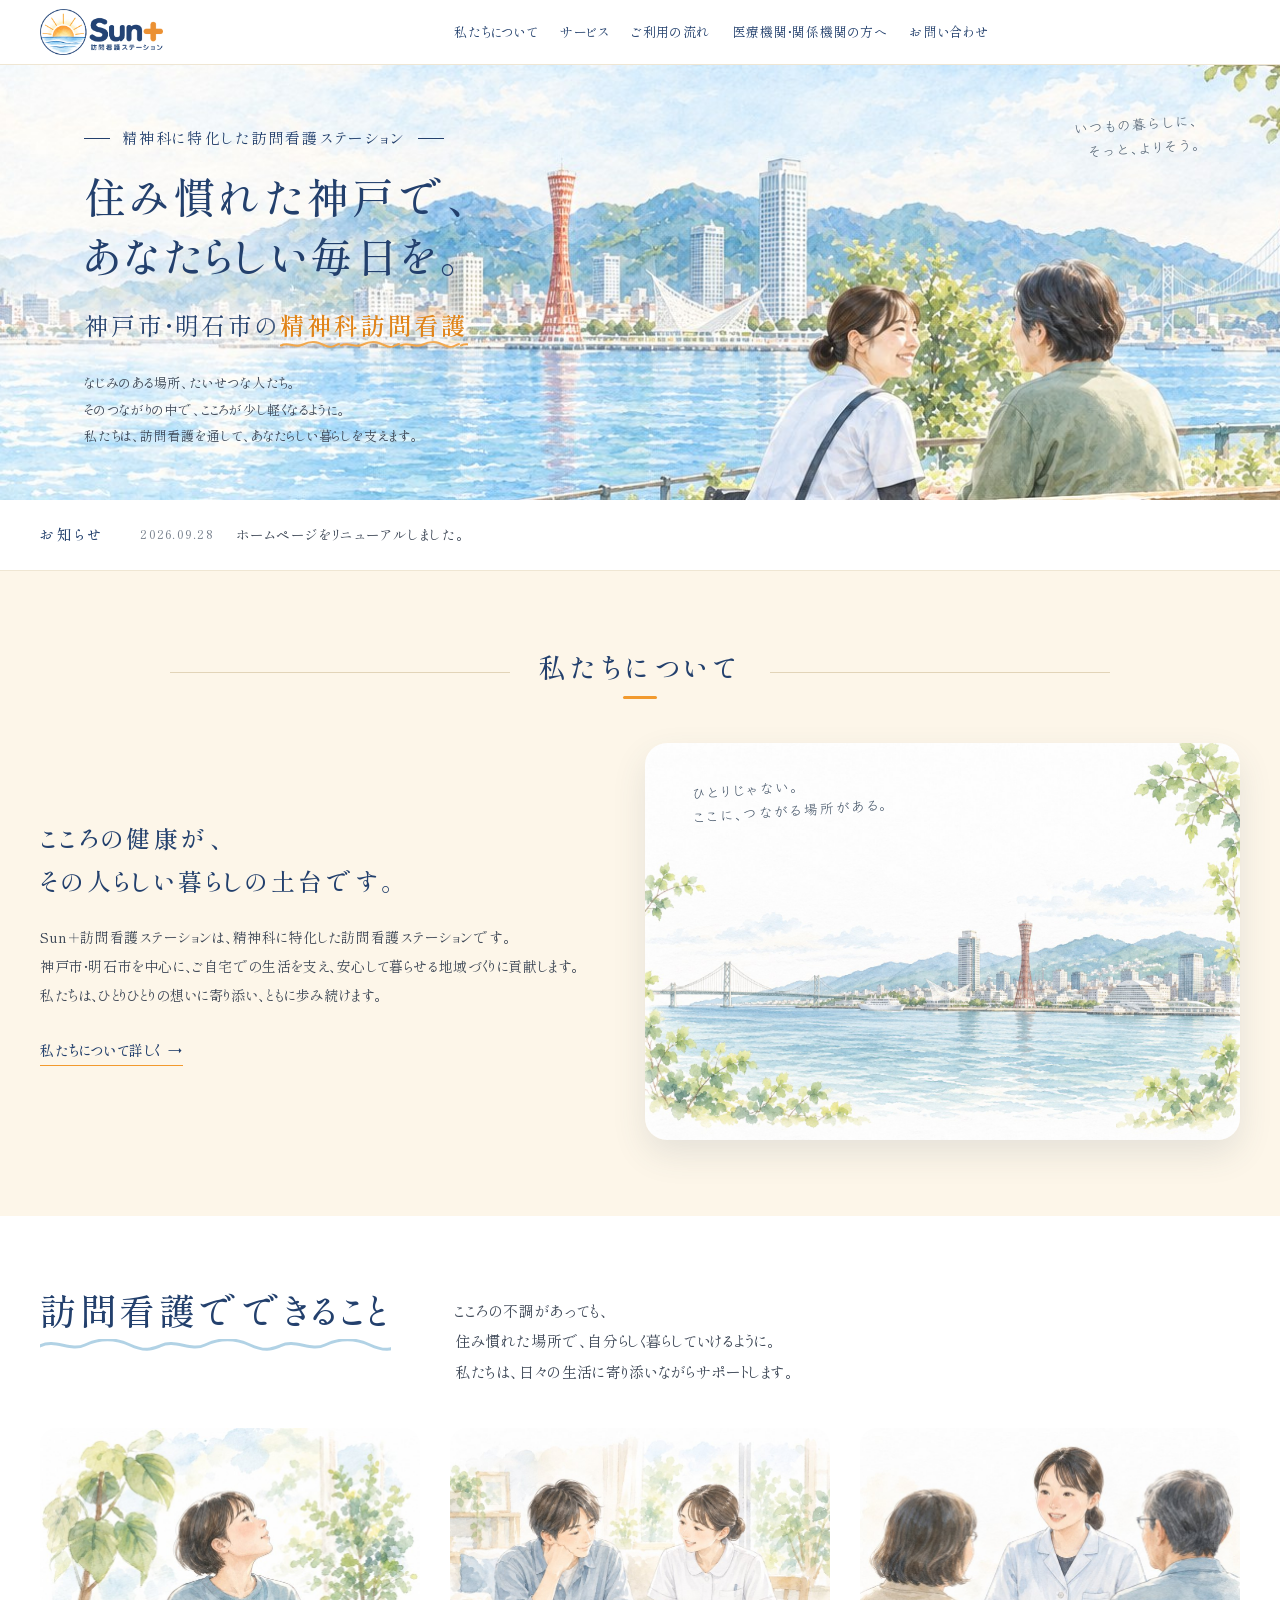
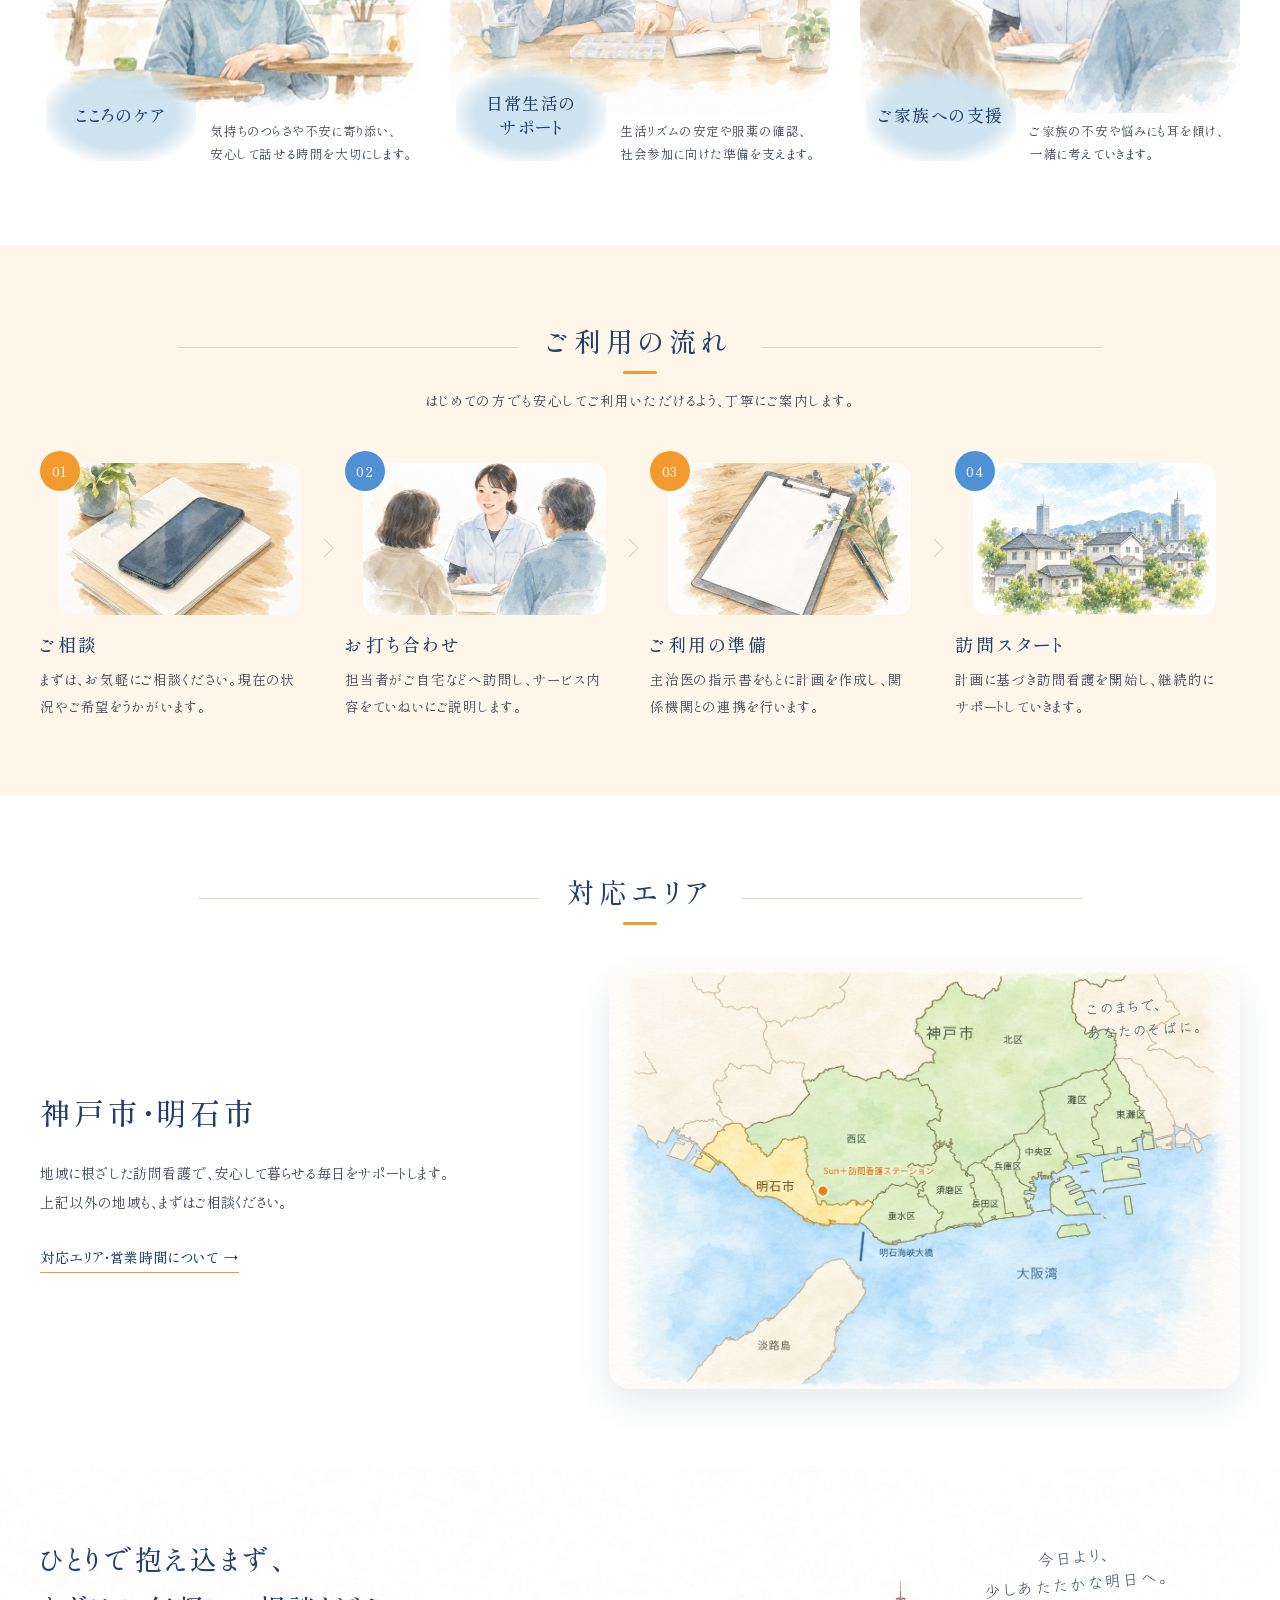
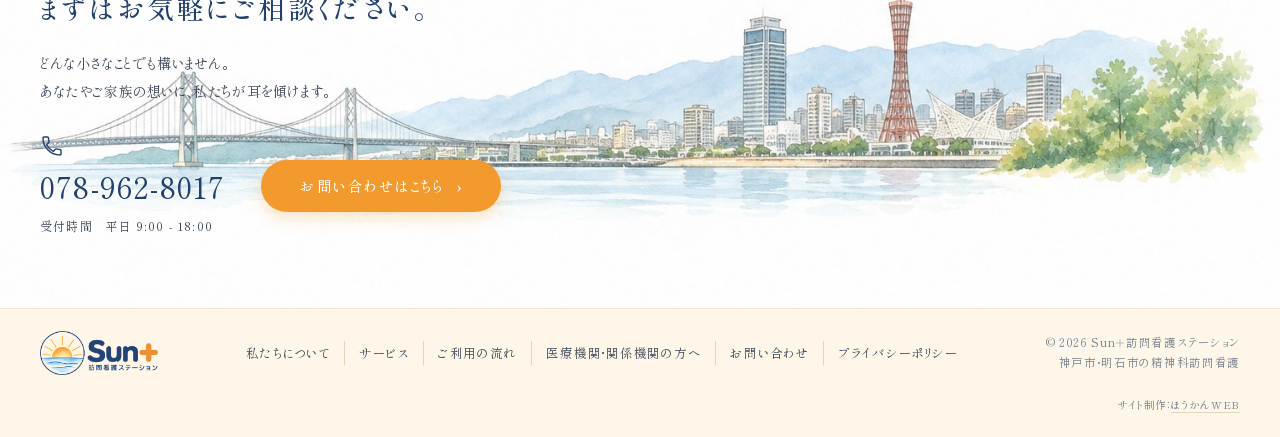
==== commit dea13dfb: "Update index.html" ====
--- a/index.html
+++ b/index.html
@@ -1,6 +1,15 @@
 <!DOCTYPE html>
 <html lang="ja">
 <head>
+<!-- Google tag (gtag.js) -->
+<script async src="https://www.googletagmanager.com/gtag/js?id=G-NMQDJZQ5CL"></script>
+<script>
+  window.dataLayer = window.dataLayer || [];
+  function gtag(){dataLayer.push(arguments);}
+  gtag('js', new Date());
+
+  gtag('config', 'G-NMQDJZQ5CL');
+</script>
 <meta charset="UTF-8">
 <meta name="viewport" content="width=device-width, initial-scale=1.0">
 <title>Sun＋訪問看護ステーション｜神戸市・明石市の精神科訪問看護</title>
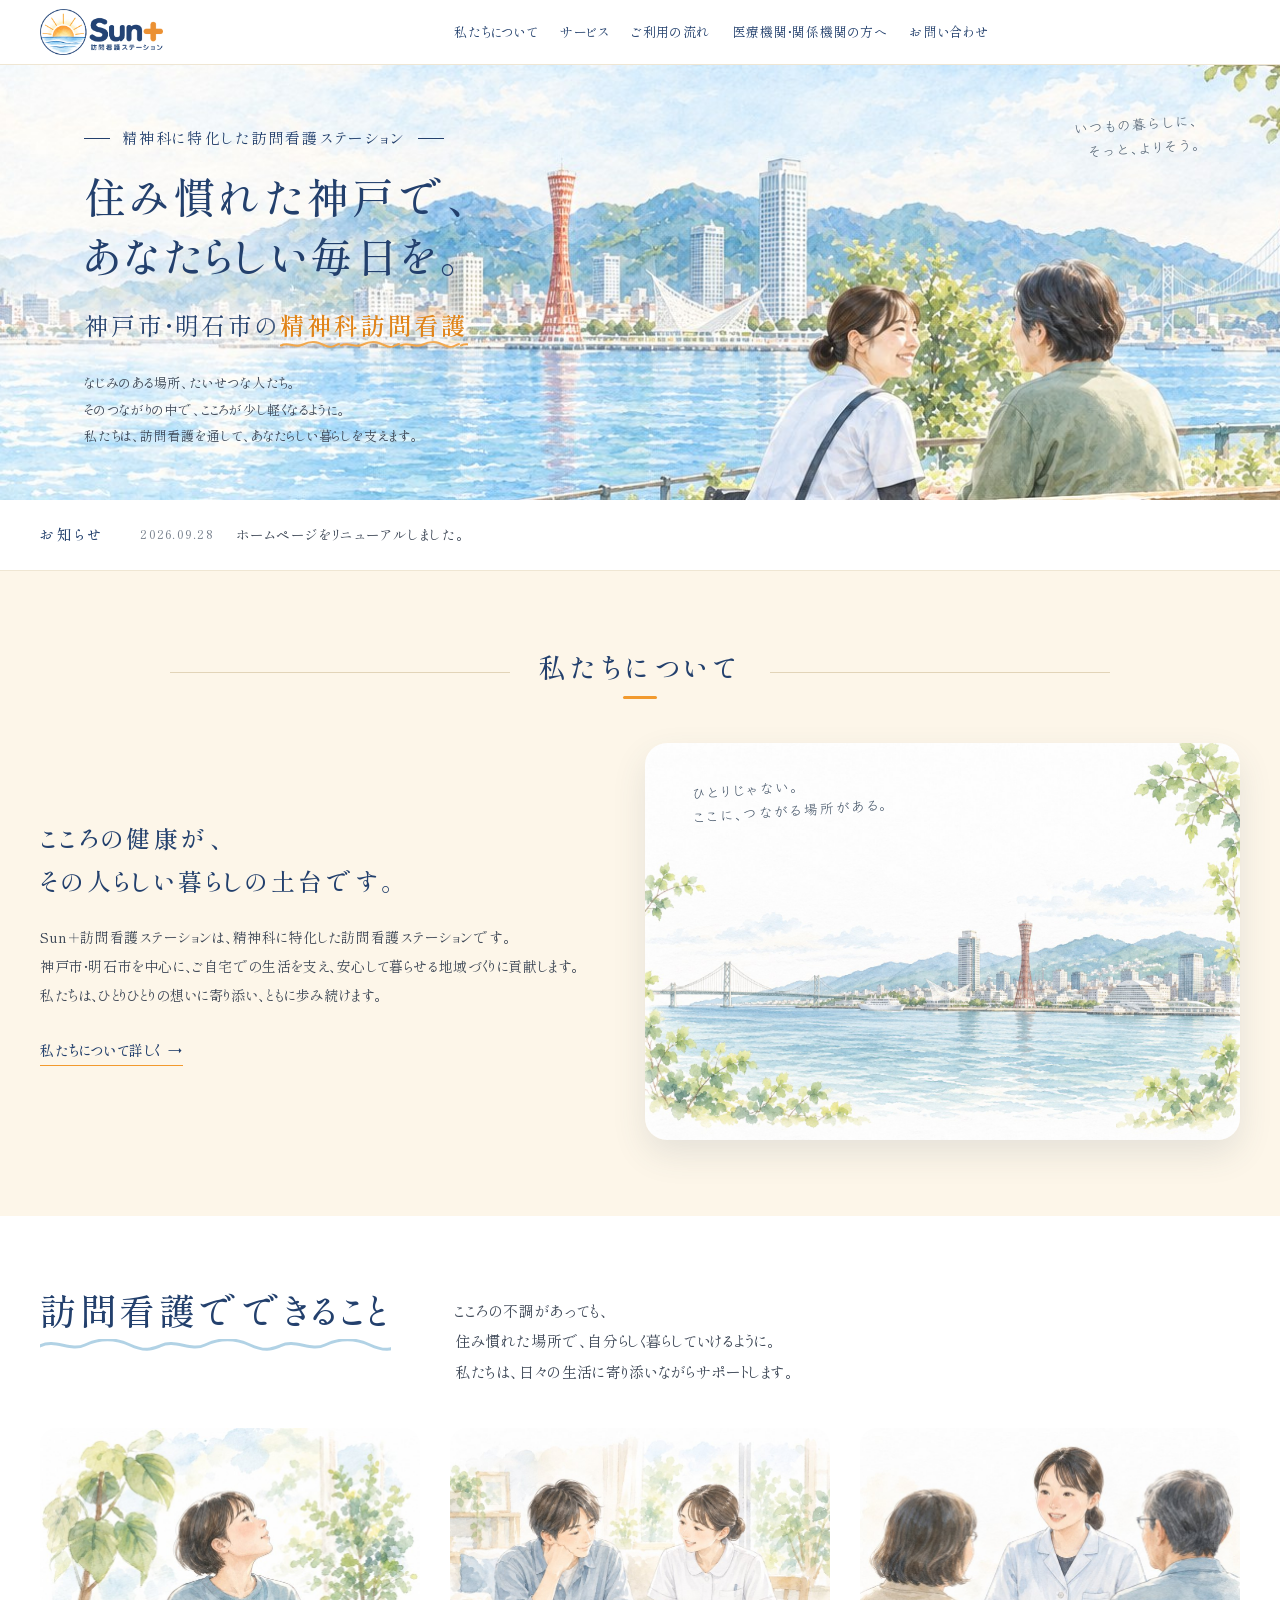
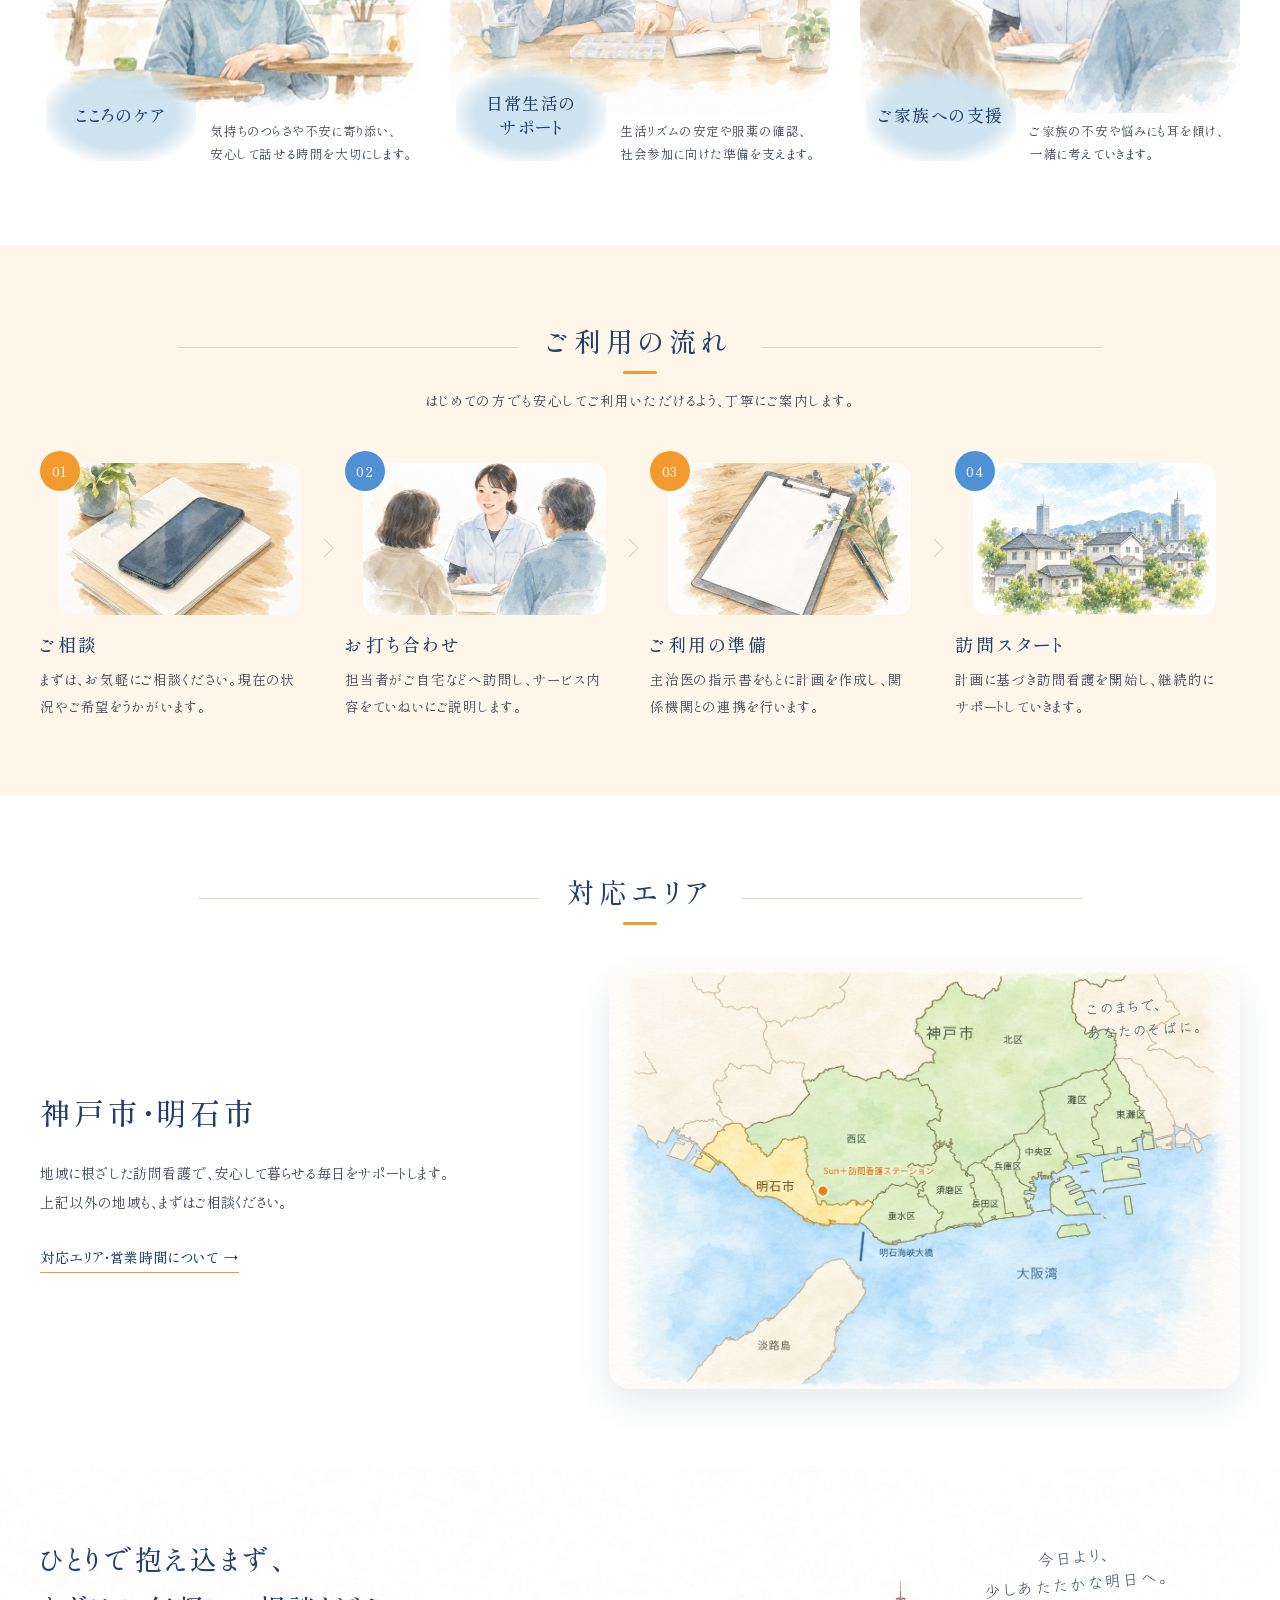
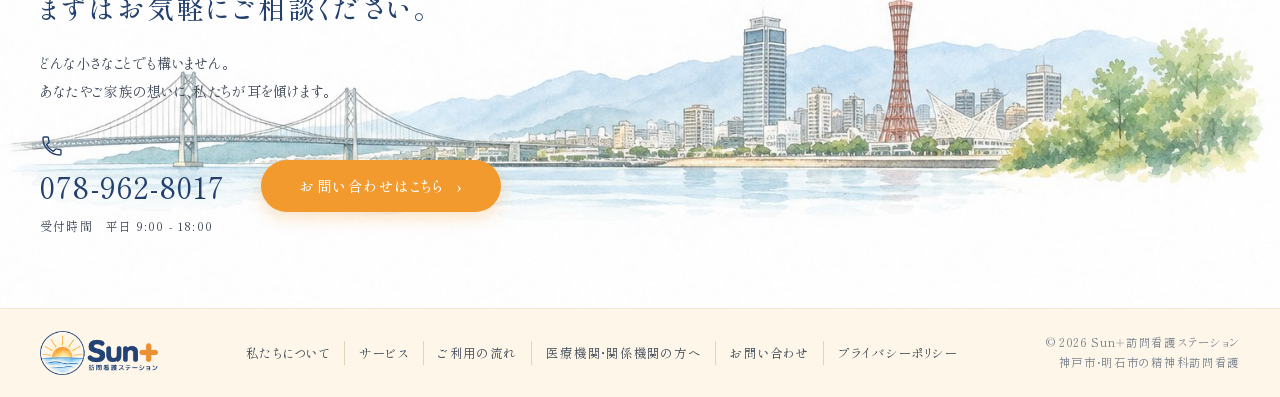
==== commit 5cbe193c: "Remove site production credit at client request" ====
--- a/index.html
+++ b/index.html
@@ -171,7 +171,6 @@
     <nav class="ftr-nav sp" aria-label="フッターメニュー"><a href="index.html">ホーム</a><a href="about.html">私たちについて</a><a href="service.html">サービス</a><a href="flow.html">ご利用の流れ</a><a href="faq.html">よくあるご質問</a><a href="partner.html">医療機関・関係機関の方へ</a><a href="recruit.html">採用情報</a><a href="contact.html">お問い合わせ</a><a href="privacy.html">プライバシーポリシー</a></nav>
     <p class="ftr-addr sp">〒651-2132 兵庫県神戸市西区森友1丁目12 ビタミンテラス枝吉101<br>対応エリア：神戸市・明石市</p>
     <p class="ftr-copy"><span>© 2026 Sun＋訪問看護ステーション</span><span class="sep">｜</span><span>神戸市・明石市の精神科訪問看護</span></p>
-    <p class="ftr-credit">サイト制作：<a href="https://www.houkanweb.com/?utm_source=sunplus-kango.com&utm_medium=referral&utm_campaign=footer" target="_blank" rel="noopener">ほうかんWEB</a></p>
   </div>
 </footer>
 <script src="assets/js/main.js"></script>
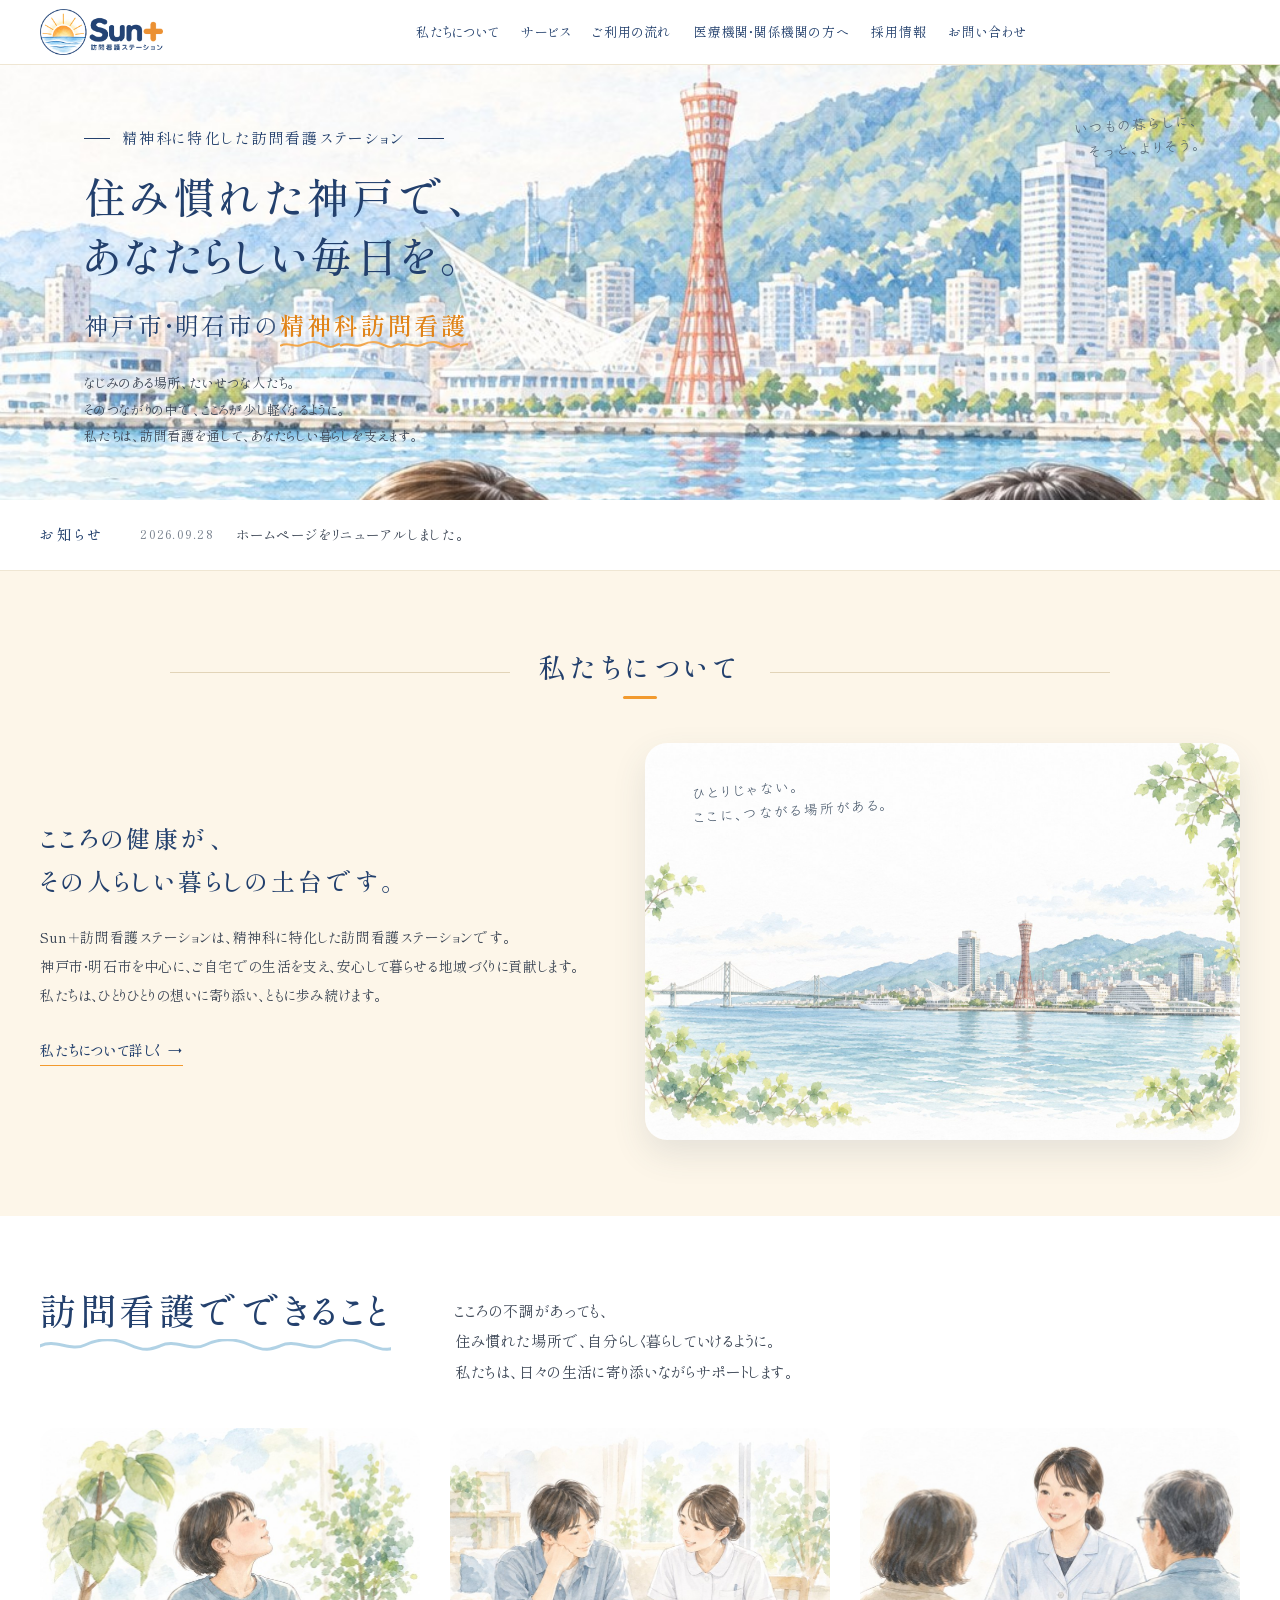
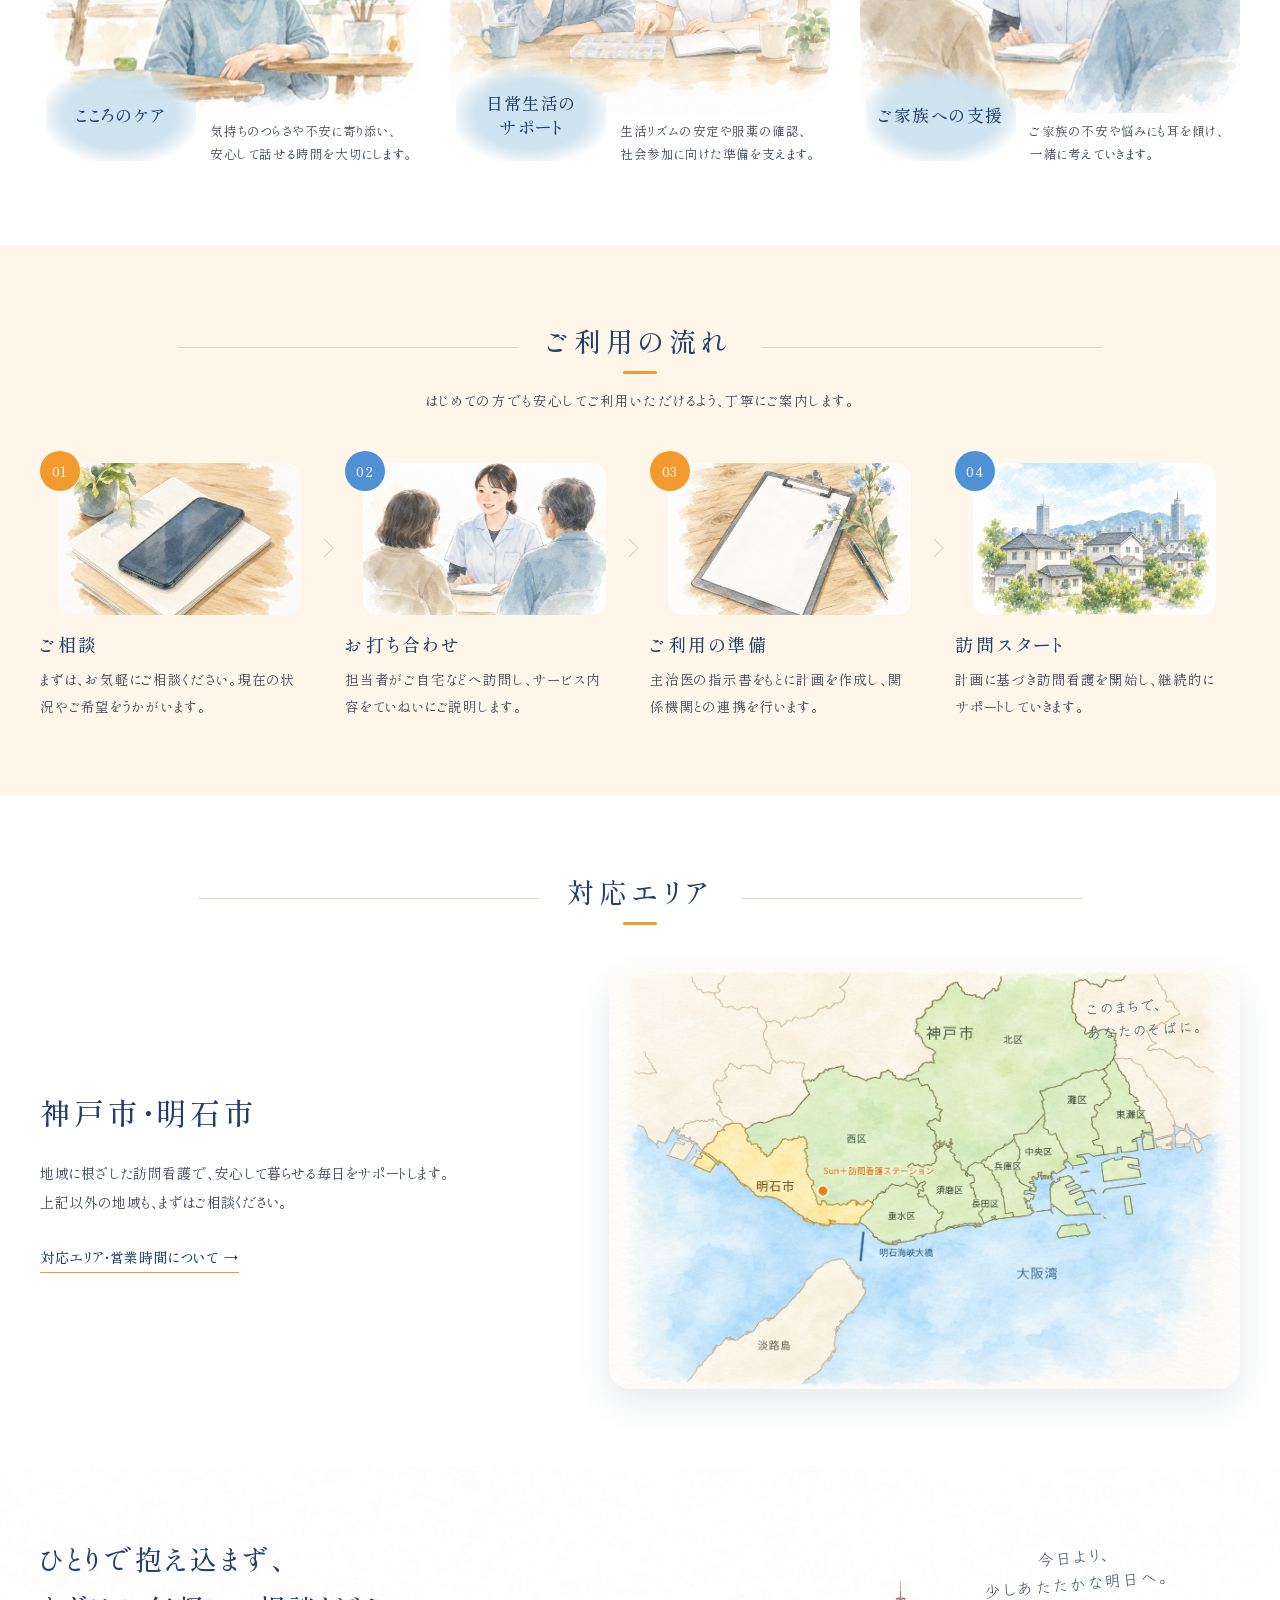
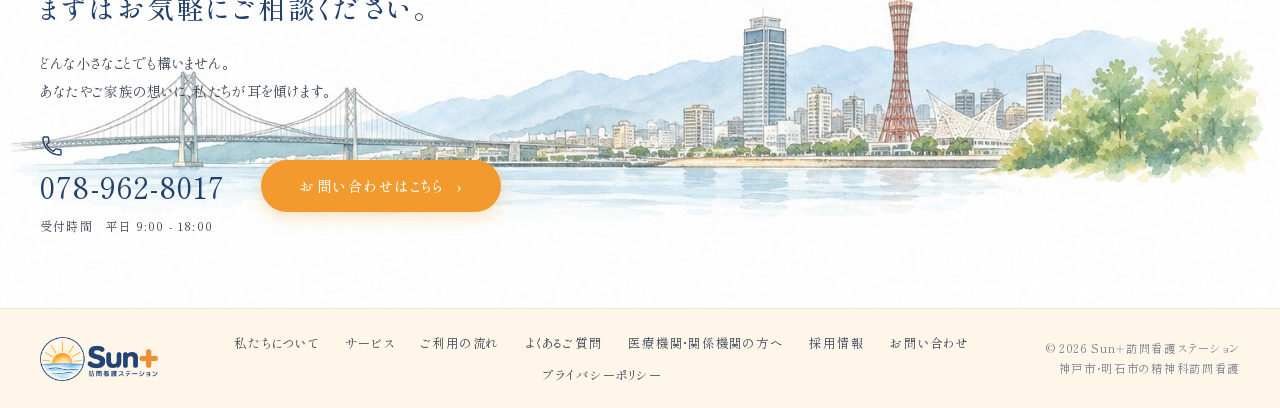
==== commit 9a24508e: "PCのヘッダー・フッターに採用情報を追加、運営規程PDFを掲載 Co-Authored-By: Claude Opus 5.5 <noreply@anthropic.com>" ====
--- a/index.html
+++ b/index.html
@@ -25,7 +25,7 @@
 <header class="hdr">
   <div class="hdr-in">
     <a class="brand" href="index.html"><img class="logo" src="assets/img/logo_h.png" alt="Sun＋訪問看護ステーション" width="802" height="300"></a>
-    <nav class="gnav" aria-label="メインメニュー"><a href="about.html">私たちについて</a><a href="service.html">サービス</a><a href="flow.html">ご利用の流れ</a><a href="partner.html">医療機関・関係機関の方へ</a><a href="contact.html">お問い合わせ</a></nav>
+    <nav class="gnav" aria-label="メインメニュー"><a href="about.html">私たちについて</a><a href="service.html">サービス</a><a href="flow.html">ご利用の流れ</a><a href="partner.html">医療機関・関係機関の方へ</a><a href="recruit.html">採用情報</a><a href="contact.html">お問い合わせ</a></nav>
     <p class="hdr-tag">こころに寄り添い、<br>その人らしい暮らしをともに</p>
     <button class="burger" type="button" aria-label="メニューを開く" aria-expanded="false" aria-controls="drawer"><span class="bars"><i></i><i></i><i></i></span><span class="lbl">メニュー</span></button>
   </div>
@@ -167,7 +167,7 @@
 <footer class="ftr">
   <div class="ftr-in">
     <div class="ftr-brand"><img class="logo" src="assets/img/logo_h.png" alt="Sun＋訪問看護ステーション" width="802" height="300"></div>
-    <nav class="ftr-nav pc" aria-label="フッターメニュー"><a href="about.html">私たちについて</a><a href="service.html">サービス</a><a href="flow.html">ご利用の流れ</a><a href="partner.html">医療機関・関係機関の方へ</a><a href="contact.html">お問い合わせ</a><a href="privacy.html">プライバシーポリシー</a></nav>
+    <nav class="ftr-nav pc" aria-label="フッターメニュー"><a href="about.html">私たちについて</a><a href="service.html">サービス</a><a href="flow.html">ご利用の流れ</a><a href="faq.html">よくあるご質問</a><a href="partner.html">医療機関・関係機関の方へ</a><a href="recruit.html">採用情報</a><a href="contact.html">お問い合わせ</a><a href="privacy.html">プライバシーポリシー</a></nav>
     <nav class="ftr-nav sp" aria-label="フッターメニュー"><a href="index.html">ホーム</a><a href="about.html">私たちについて</a><a href="service.html">サービス</a><a href="flow.html">ご利用の流れ</a><a href="faq.html">よくあるご質問</a><a href="partner.html">医療機関・関係機関の方へ</a><a href="recruit.html">採用情報</a><a href="contact.html">お問い合わせ</a><a href="privacy.html">プライバシーポリシー</a></nav>
     <p class="ftr-addr sp">〒651-2132 兵庫県神戸市西区森友1丁目12 ビタミンテラス枝吉101<br>対応エリア：神戸市・明石市</p>
     <p class="ftr-copy"><span>© 2026 Sun＋訪問看護ステーション</span><span class="sep">｜</span><span>神戸市・明石市の精神科訪問看護</span></p>
--- a/assets/css/style.css
+++ b/assets/css/style.css
@@ -183,12 +183,12 @@
 .ftr-brand .logo{height:44px;width:auto}
 .ftr-brand img{width:30px;height:30px;object-fit:contain}
 .ftr-brand .name{font-size:19px;letter-spacing:.06em}
-.ftr-nav{display:flex;justify-content:center;font-size:12.5px;letter-spacing:.06em;color:var(--ink)}
-.ftr-nav a{padding:0 14px;border-left:1px solid var(--line);white-space:nowrap}
+.ftr-nav{display:flex;flex-wrap:wrap;gap:8px 26px;justify-content:center;font-size:12.5px;letter-spacing:.06em;color:var(--ink)}
+.ftr-nav a{white-space:nowrap}
 .ftr-nav a:first-child{border-left:0}
 .ftr-nav.sp{display:none}
 .ftr-addr{display:none}
-.ftr-copy{font-size:11.5px;letter-spacing:.06em;color:var(--mute);text-align:right;line-height:1.7}
+.ftr-copy{white-space:nowrap;font-size:11.5px;letter-spacing:.06em;color:var(--mute);text-align:right;line-height:1.7}
 .ftr-copy span{display:block}
 .ftr-copy .sep{display:none}
 .ftr-credit{grid-column:1/-1;font-size:10.5px;color:var(--mute);letter-spacing:.06em;text-align:right;margin-top:-10px}
@@ -381,7 +381,7 @@
   .ftr-brand .logo{height:40px}
   .ftr-nav.pc{display:none}
   .ftr-nav.sp{display:flex;flex-wrap:wrap;justify-content:flex-start;gap:8px 0;font-size:12px}
-  .ftr-nav.sp a{padding:0 10px}
+  .ftr-nav.sp a{padding:0 10px;border-left:1px solid var(--line)}
   .ftr-nav.sp a:nth-child(1),.ftr-nav.sp a:nth-child(4),.ftr-nav.sp a:nth-child(7){border-left:0;padding-left:0}
   .ftr-addr{display:block;font-size:11.5px;color:var(--mute);line-height:1.8}
   .ftr-copy{text-align:left;font-size:10.5px}
